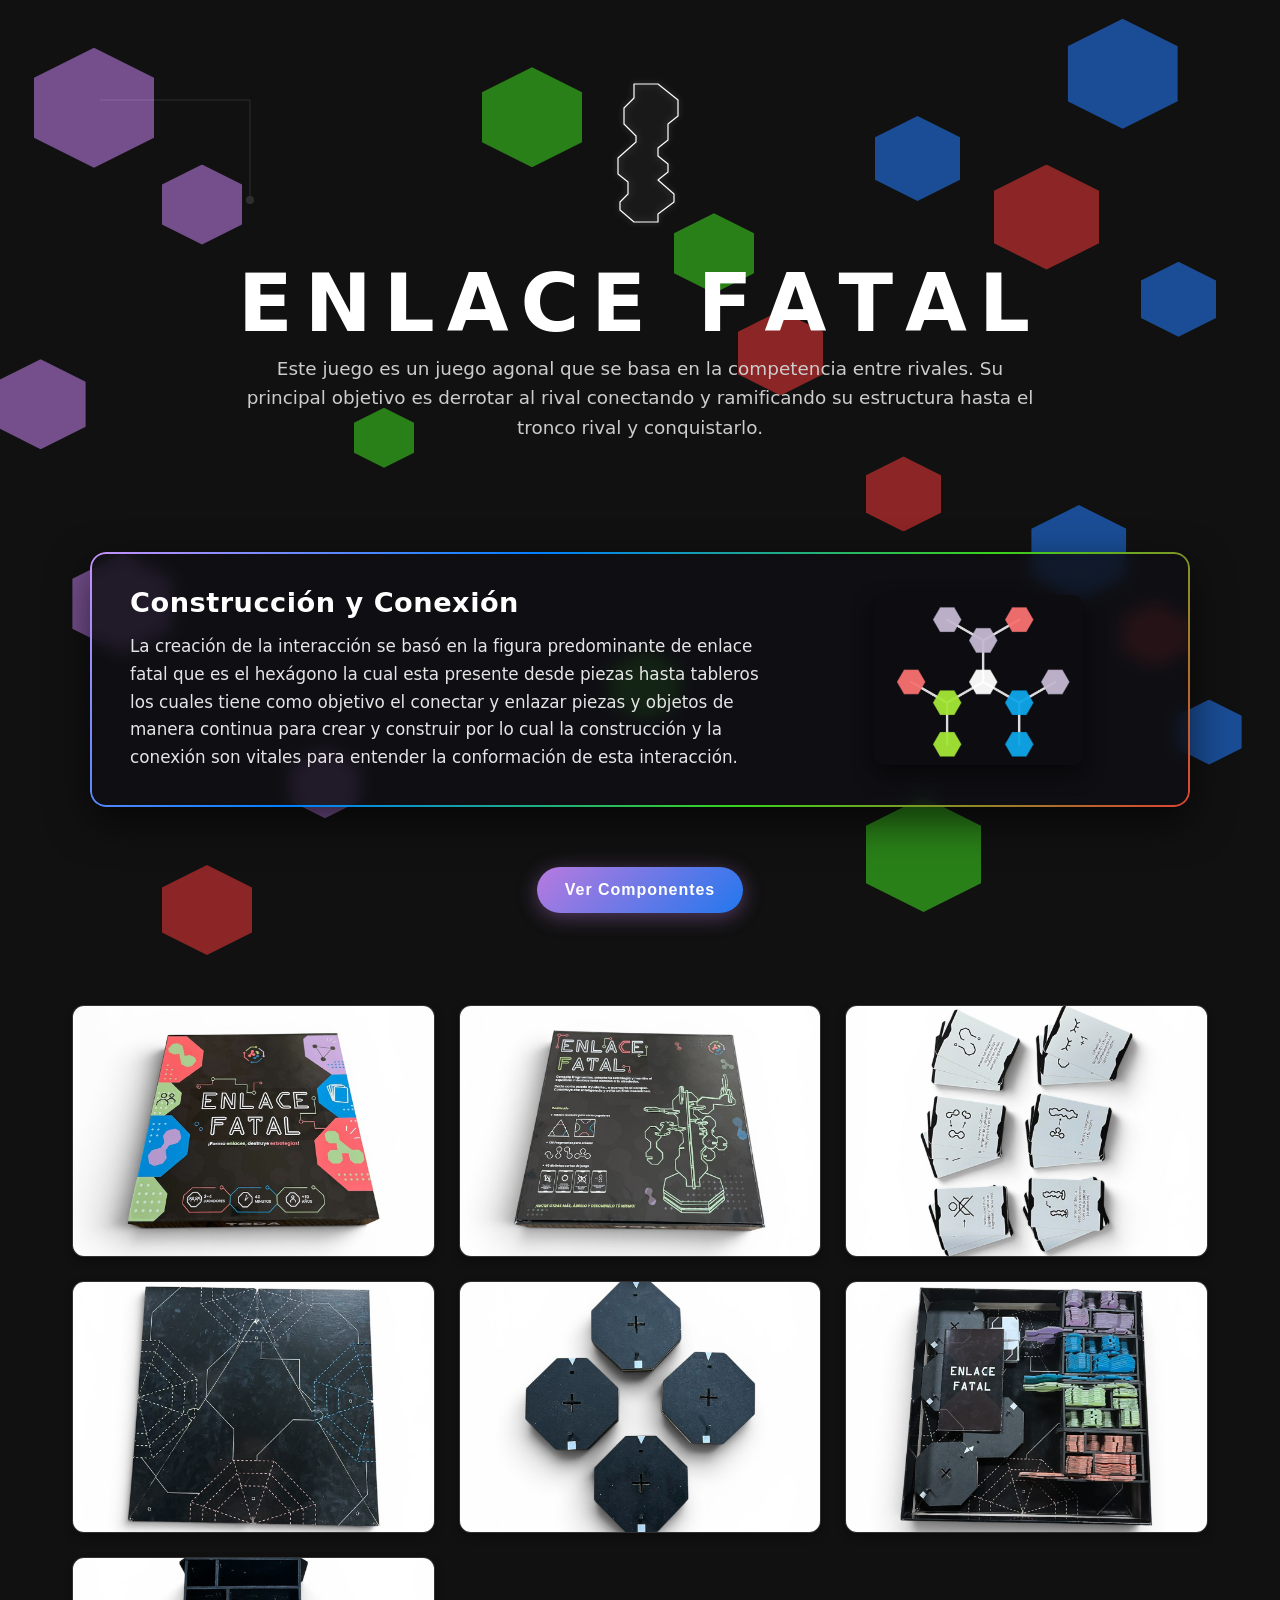
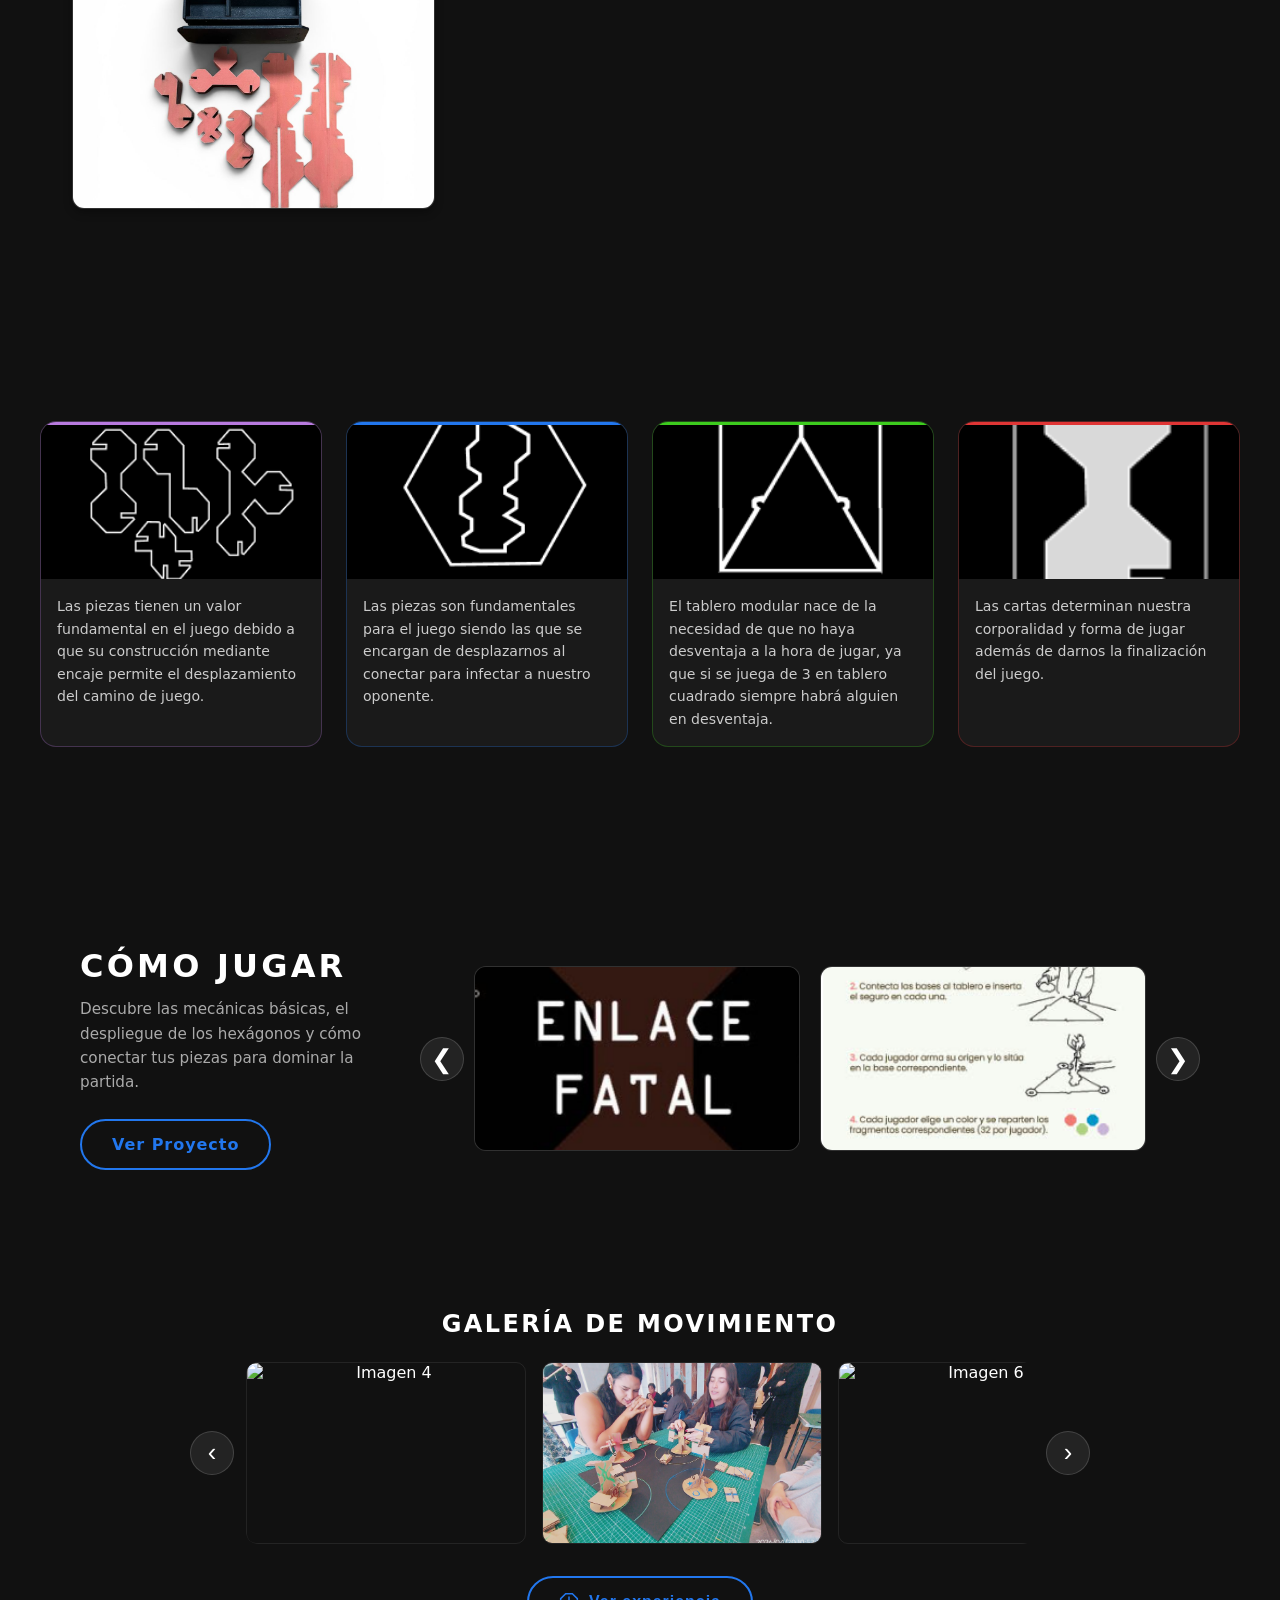
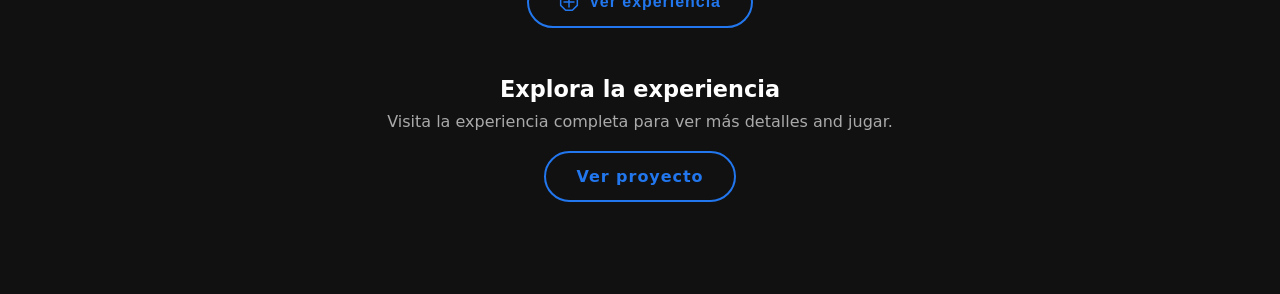
==== index.html @ 03aa77a4 "se pudo solucionar el eerror" ====
<!DOCTYPE html>
<html lang="es">
<head>
  <meta charset="UTF-8">
  <meta name="viewport" content="width=device-width, initial-scale=1.0">
  <title>Enlace Fatal</title>
  <link rel="stylesheet" href="style.css">
</head>
<body>

  <div id="visorImagen" class="visor">
    <span onclick="cerrarImagen()">&times;</span>
    <img id="imagenGrande" src="" alt="Vista ampliada">
  </div>

  <div id="visorGaleria" class="visor-galeria">
    <button class="cerrar-visor" onclick="cerrarGaleriaCompleta()">×</button>
    <img id="imagenGaleriaCompleta" src="" alt="Vista completa">
  </div>

  <div id="pagina-principal" class="vista activa">

    <section class="hero">
      <div class="formas-fondo">
        <svg id="svg-conexiones" style="position:absolute;width:100%;height:100%;top:0;left:0;pointer-events:none;z-index:1;"></svg>
        <div class="hexagono hex-morado h-m1"></div>
        <div class="hexagono hex-morado h-m2"></div>
        <div class="hexagono hex-morado h-m3"></div>
        <div class="hexagono hex-morado h-m4"></div>
        <div class="hexagono hex-morado h-m5"></div>
        <div class="hexagono hex-azul h-a1"></div>
        <div class="hexagono hex-azul h-a2"></div>
        <div class="hexagono hex-azul h-a3"></div>
        <div class="hexagono hex-azul h-a4"></div>
        <div class="hexagono hex-azul h-a5"></div>
        <div class="hexagono hex-verde h-v1"></div>
        <div class="hexagono hex-verde h-v2"></div>
        <div class="hexagono hex-verde h-v3"></div>
        <div class="hexagono hex-verde h-v4"></div>
        <div class="hexagono hex-verde h-v5"></div>
        <div class="hexagono hex-coral h-c1"></div>
        <div class="hexagono hex-coral h-c2"></div>
        <div class="hexagono hex-coral h-c3"></div>
        <div class="hexagono hex-coral h-c4"></div>
        <div class="hexagono hex-coral h-c5"></div>
      </div>

      <svg class="circuito">
        <line x1="100" y1="100" x2="250" y2="100" stroke="white"/>
        <line x1="250" y1="100" x2="250" y2="200" stroke="white"/>
        <circle cx="250" cy="200" r="4" fill="white"/>
      </svg>

      <a href="expereincia 1/gemini-code-1781897404557.html" target="_blank" style="display: inline-block; cursor: pointer; text-decoration: none; z-index: 5; position: relative;">
        <svg class="logo" viewBox="0 0 300 450" xmlns="http://www.w3.org/2000/svg">
          <path d="M135,60 H195 L245,100 V140 L220,160 V200 L195,220 V240 L220,260 V280 L195,300 L235,335 V355 L195,385 V405 H135 L100,375 V355 L120,335 V305 L95,285 V245 L140,205 V190 L110,160 V120 L135,95 V60 Z"
            stroke="white" stroke-width="3" stroke-linejoin="round" stroke-linecap="round"
            fill="rgba(255,255,255,0.03)"
            style="filter:drop-shadow(0 0 8px rgba(255,255,255,0.3));"/>
        </svg>
      </a>

      <h1 id="titulo-interactivo" style="z-index: 5; position: relative;">ENLACE FATAL</h1>

      <p class="descripcion-principal">
        Este juego es un juego agonal que se basa en la competencia entre rivales.
        Su principal objetivo es derrotar al rival conectando y ramificando su estructura
        hasta el tronco rival y conquistarlo.
      </p>

      <div class="hero-contenido-layout">
        <div class="recuadro-concepto-global">
          
          <div class="recuadro-col-texto">
            <h2 class="subtitulo-construccion">Construcción y Conexión</h2>
            <p class="descripcion-concepto">
              La creación de la interacción se basó en la figura predominante de enlace fatal que es el hexágono la cual esta presente desde piezas hasta tableros los cuales tiene como objetivo el conectar y enlazar piezas y objetos de manera continua para crear y construir por lo cual la construcción y la conexión son vitales para entender la conformación de esta interacción.
            </p>
          </div>

          <div class="recuadro-col-imagen">
            <img src="assets/foto15.png" alt="Componente Destacado">
          </div>

        </div>
      </div>

      <div class="boton-centro-hero">
        <button id="btn-ver-componentes" class="btn-componentes" onclick="mostrarGaleria()">
          Ver Componentes
        </button>
      </div>
    </section>
<section class="galeria mostrar" id="galeria">
  
  <div class="card" onclick="abrirGaleria('assets/foto1.jpeg')">
    <img src="assets/foto1.jpeg" alt="Imagen 1">
  </div>

  <div class="card" onclick="abrirGaleria('assets/foto2.jpeg')">
    <img src="assets/foto2.jpeg" alt="imagen 2">
  </div>

  <div class="card" onclick="abrirGaleria('assets/foto3.jpeg')">
    <img src="assets/foto3.jpeg" alt="imagen 3">
  </div>

  <div class="card" onclick="abrirGaleria('assets/foto4.jpeg')">
    <img src="assets/foto4.jpeg" alt="imagen 4">
  </div>

  <div class="card" onclick="abrirGaleria('assets/foto5.jpeg')">
    <img src="assets/foto5.jpeg" alt="imagen 5">
  </div>

  <div class="card" onclick="abrirGaleria('assets/foto6.jpeg')">
    <img src="assets/foto6.jpeg" alt="imagen 6">
  </div>

  <div class="card" onclick="abrirGaleria('assets/foto7.jpeg')">
    <img src="assets/foto7.jpeg" alt="imagen 7">
  </div>

</section>
  
  
</section>
    

    <section class="seccion-rectangulos">
      <div class="fila-rectangulos">
        <div class="rectangulo-contenedor rec-morado">
          <div class="rectangulo-negro-interno">
            <img src="assets/Captura de pantalla 2026-06-19 160541.png" alt="Imagen 1">
          </div>
          <div class="rectangulo-texto">
            Las piezas tienen un valor fundamental en el juego debido a que su construcción
            mediante encaje permite el desplazamiento del camino de juego.
          </div>
        </div>
        <div class="rectangulo-contenedor rec-azul">
          <div class="rectangulo-negro-interno">
            <img src="assets/Captura de pantalla 2026-06-19 160548.png" alt="Imagen 2">
          </div>
          <div class="rectangulo-texto">
            Las piezas son fundamentales para el juego siendo las que se encargan de
            desplazarnos al conectar para infectar a nuestro oponente.
          </div>
        </div>
        <div class="rectangulo-contenedor rec-verde">
          <div class="rectangulo-negro-interno">
            <img src="assets/Captura de pantalla 2026-06-19 160652.png" alt="Imagen 3">
          </div>
          <div class="rectangulo-texto">
            El tablero modular nace de la necesidad de que no haya desventaja a la hora
            de jugar, ya que si se juega de 3 en tablero cuadrado siempre habrá alguien en desventaja.
          </div>
        </div>
        <div class="rectangulo-contenedor rec-coral">
          <div class="rectangulo-negro-interno">
            <img src="assets/Captura de pantalla 2026-06-19 160716.png" alt="Imagen 4">
          </div>
          <div class="rectangulo-texto">
            Las cartas determinan nuestra corporalidad y forma de jugar además de darnos
            la finalización del juego.
          </div>
        </div>
      </div>
    </section>
      
    <section class="seccion-como-jugar">
      <div class="columna-info-proyecto">
        <h2>Cómo Jugar</h2>
        <p>Descubre las mecánicas básicas, el despliegue de los hexágonos y cómo conectar tus piezas para dominar la partida.</p>
        <a href="#" class="btn-experiencia" style="margin: 0; display: inline-flex;">
          Ver Proyecto
        </a>
      </div>

      <div style="flex: 1; display: flex; align-items: center; gap: 10px; position: relative;">
        <button class="carrusel-btn" onclick="moverJugar(-1)">❮</button>
        <div class="contenedor-carrusel-jugar" id="carruselJugar">
          <div class="track-jugar">
            <div class="tarjeta-jugar" onclick="abrirGaleriaCompleta('assets/foto11.png')"><img src="assets/foto11.png" alt="Paso 1"></div>
            <div class="tarjeta-jugar" onclick="abrirGaleriaCompleta('assets/foto12.png')"><img src="assets/foto12.png" alt="Paso 2"></div>
            <div class="tarjeta-jugar" onclick="abrirGaleriaCompleta('assets/foto13.png')"><img src="assets/foto1.png" alt="Paso 3"></div>
            <div class="tarjeta-jugar" onclick="abrirGaleriaCompleta('assets/foto14.png')"><img src="assets/foto14.png" alt="Paso 4"></div>
            <div class="tarjeta-jugar" onclick="abrirGaleriaCompleta('assets/foto15.2.png')"><img src="assets/foto15.2.png" alt="Paso 5"></div>
            <div class="tarjeta-jugar" onclick="abrirGaleriaCompleta('assets/foto16.png')"><img src="assets/foto16.png" alt="Paso 6"></div>
            <div class="tarjeta-jugar" onclick="abrirGaleriaCompleta('assets/foto17.png')"><img src="assets/foto17.png" alt="Paso 7"></div>
            <div class="tarjeta-jugar" onclick="abrirGaleriaCompleta('assets/foto18.png')"><img src="assets/foto18.png" alt="Paso 8"></div>
          </div>
        </div>
        <button class="carrusel-btn" onclick="moverJugar(1)">❯</button>
      </div>
    </section>

    <div class="fondo-bajo-rectangulos">
      <section class="galeria-carrusel">
        <h2>Galería de movimiento</h2>
        <div class="carrusel-contenedor">
          <button class="carrusel-btn" onclick="moverCarrusel(-1)">‹</button>
          <div class="carrusel-track-wrapper">
            <div class="carrusel-track" id="carruselTrack">
              <div class="carrusel-item">
                 <img src="assets/foto20.jpg" alt="Imagen 4">
              </div>
              <div class="carrusel-item">
                <img src="assets/foto21.jpg" alt="Imagen 5">
              </div>
              <div class="carrusel-item">
                <img src="assets/foto22.jpg" alt="Imagen 6">
              </div>
              <div class="carrusel-item">
                <img src="assets/foto24.jpg" alt="Imagen 7">
              
            </div><div class="carrusel-item">
                <img src="assets/foto23.jpg" alt="Imagen 8">
              </div>
              <div class="carrusel-item">
                <img src="assets/foto25.jpg" alt="Imagen 9">
              </div>
            </div>
          </div>
          <button class="carrusel-btn" onclick="moverCarrusel(1)">›</button>
        </div>
      </section>

      <div class="boton-experiencia-wrap">
        <button class="btn-experiencia" onclick="window.open('expereincia%201/gemini-code-1781897404557.html','_blank')">
          <svg width="20" height="20" viewBox="0 0 24 24" fill="none">
            <path d="M8 2L16 2L22 8L22 16L16 22L8 22L2 16L2 8L8 2Z" stroke="currentColor" stroke-width="1.8"/>
            <path d="M12 6V18" stroke="currentColor" stroke-width="1.8" stroke-linecap="round"/>
            <path d="M6 12H18" stroke="currentColor" stroke-width="1.8" stroke-linecap="round"/>
          </svg>
          Ver experiencia
        </button>
      </div>

      <div class="fondo-panel">
        <div class="fondo-panel-contenido">
          <h2>Explora la experiencia</h2>
          <p>Visita la experiencia completa para ver más detalles and jugar.</p>
          <a class="btn-experiencia" href="https://wiki.ead.pucv.cl/Enlace_Fatal" target="_blank">Ver proyecto</a>
        </div>
      </div>
    </div>

  </div>

  <div id="pagina-detalle" class="vista">
    <section class="hero">
      <svg class="circuito">
        <line x1="100" y1="100" x2="250" y2="100" stroke="white"/>
        <line x1="250" y1="100" x2="250" y2="200" stroke="white"/>
        <circle cx="250" cy="200" r="4" fill="white"/>
      </svg>
      <div class="contenedor-detalle">
        <h2 id="detalle-titulo"></h2>
        <img id="detalle-img" class="img-grande" src="" alt="">
        <br>
        <button class="btn-volver" onclick="irAPaginaPrincipal()">Volver a Enlace Fatal</button>
      </div>
    </section>
  </div>

  <script src="script.js"></script>
  <script>
    window.addEventListener('DOMContentLoaded', () => {
      const titulo = document.getElementById('titulo-interactivo');
      if (titulo) {
        const texto = titulo.textContent;
        const misColores = ['#e04333', '#39d31c', '#c792f9', '#007fff'];

        titulo.innerHTML = texto
          .split('')
          .map(letra => letra === ' ' ? '<span>&nbsp;</span>' : `<span>${letra}</span>`)
          .join('');

        const spans = titulo.querySelectorAll('span');

        titulo.addEventListener('mouseenter', () => {
          spans.forEach(span => {
            if(span.textContent !== '\u00A0') {
              const colorRandom = misColores[Math.floor(Math.random() * misColores.length)];
              span.style.color = colorRandom;
            }
          });
        });

        titulo.addEventListener('mouseleave', () => {
          spans.forEach(span => {
            span.style.color = 'white';
          });
        });
      }
    });
  </script>
</body>
</html>
---- style.css ----
/* =============================================
   VARIABLES DE COLOR
   ============================================= */
:root {
  --c-rojo:   #e03535;
  --c-verde:  #3dcc1e;
  --c-morado: #b87adf;
  --c-azul:   #2277ee;
}

/* =============================================
   RESET Y BASE
   ============================================= */
*, *::before, *::after { box-sizing: border-box; margin: 0; padding: 0; }

body {
  background: #111111;
  color: #ffffff;
  font-family: 'Segoe UI', system-ui, sans-serif;
}

/* =============================================
   VISTAS
   ============================================= */
.vista { display: none; }
.vista.activa { display: block; }

/* =============================================
   HERO (Optimizado para expansión y Flex)
   ============================================= */
.hero {
  position: relative;
  width: 100%;
  padding: 60px 20px;
  box-sizing: border-box;
  overflow: hidden;
  display: flex;
  flex-direction: column;
  align-items: center;
}

/* =============================================
   HEXÁGONOS DE FONDO (Corrección de posición y clics)
   ============================================= */
.formas-fondo {
  position: absolute;
  top: 0;
  left: 0;
  width: 100%;
  height: 100%;
  z-index: 1;
  pointer-events: none;
}

.formas-fondo .hexagono { 
  position: absolute;
  display: block !important;
  pointer-events: auto; 
  cursor: pointer;
  /* Centrado exacto sobre sus ejes */
  margin-left: -30px;
  margin-top: -30px;
  clip-path: polygon(50% 0%, 100% 25%, 100% 75%, 50% 100%, 0% 75%, 0% 25%);
  opacity: 0.6;
  transition: scale 0.6s ease-out, opacity 0.6s ease-out, transform 0.3s !important;
}
.formas-fondo .hexagono:hover { opacity: 1; }

.hex-morado { background: var(--c-morado); box-shadow: 0 0 20px #b87adf88; }
.hex-azul   { background: var(--c-azul);   box-shadow: 0 0 20px #2277ee88; }
.hex-verde  { background: var(--c-verde);  box-shadow: 0 0 20px #3dcc1e88; }
.hex-coral  { background: var(--c-rojo);   box-shadow: 0 0 20px #e0353588; }

/* Posiciones de Hexágonos */
.h-m1{width:120px;height:120px;top:8%;left:5%;animation:flotar-A 22s ease-in-out infinite alternate}
.h-m2{width:80px;height:80px;top:20%;left:15%;animation:flotar-B 18s ease-in-out infinite alternate}
.h-m3{width:100px;height:100px;top:60%;left:8%;animation:flotar-C 25s ease-in-out infinite alternate}
.h-m4{width:70px;height:70px;top:80%;left:25%;animation:flotar-D 20s ease-in-out infinite alternate}
.h-m5{width:90px;height:90px;top:40%;left:2%;animation:flotar-E 17s ease-in-out infinite alternate}
.h-a1{width:110px;height:110px;top:5%;right:8%;animation:flotar-B 24s ease-in-out infinite alternate}
.h-a2{width:75px;height:75px;top:30%;right:5%;animation:flotar-C 19s ease-in-out infinite alternate}
.h-a3{width:95px;height:95px;top:55%;right:12%;animation:flotar-A 21s ease-in-out infinite alternate}
.h-a4{width:65px;height:65px;top:75%;right:3%;animation:flotar-E 23s ease-in-out infinite alternate}
.h-a5{width:85px;height:85px;top:15%;right:25%;animation:flotar-D 16s ease-in-out infinite alternate}
.h-v1{width:100px;height:100px;top:10%;left:40%;animation:flotar-C 20s ease-in-out infinite alternate}
.h-v2{width:70px;height:70px;top:70%;left:50%;animation:flotar-A 26s ease-in-out infinite alternate}
.h-v3{width:115px;height:115px;top:85%;left:70%;animation:flotar-B 18s ease-in-out infinite alternate}
.h-v4{width:60px;height:60px;top:45%;left:30%;animation:flotar-E 22s ease-in-out infinite alternate}
.h-v5{width:80px;height:80px;top:25%;left:55%;animation:flotar-D 19s ease-in-out infinite alternate}
.h-c1{width:90px;height:90px;top:92%;left:15%;animation:flotar-D 17s ease-in-out infinite alternate}
.h-c2{width:75px;height:75px;top:50%;left:70%;animation:flotar-C 23s ease-in-out infinite alternate}
.h-c3{width:105px;height:105px;top:20%;left:80%;animation:flotar-A 21s ease-in-out infinite alternate}
.h-c4{width:65px;height:65px;top:65%;left:90%;animation:flotar-B 25s ease-in-out infinite alternate}
.h-c5{width:85px;height:85px;top:35%;left:60%;animation:flotar-E 20s ease-in-out infinite alternate}

@keyframes flotar-A{from{transform:translate(0,0) rotate(0deg)}to{transform:translate(20px,-30px) rotate(15deg)}}
@keyframes flotar-B{from{transform:translate(0,0) rotate(5deg)}to{transform:translate(-25px,20px) rotate(-10deg)}}
@keyframes flotar-C{from{transform:translate(0,0) rotate(-5deg)}to{transform:translate(15px,25px) rotate(20deg)}}
@keyframes flotar-D{from{transform:translate(10px,5px) rotate(0deg)}to{transform:translate(-15px,-20px) rotate(-15deg)}}
@keyframes flotar-E{from{transform:translate(-10px,0px) rotate(10deg)}to{transform:translate(25px,15px) rotate(-5deg)}}

/* =============================================
   LOGO Y CIRCUITO
   ============================================= */
.logo { width: 120px; height: 180px; position: relative; z-index: 2; margin-bottom: 10px; }
.circuito { position: absolute; top: 0; left: 0; width: 100%; height: 100%; opacity: 0.12; z-index: 1; pointer-events: none; }

/* =============================================
   TÍTULO INTERACTIVO
   ============================================= */
#titulo-interactivo {
  position: relative;
  z-index: 2;
  font-size: clamp(2.5rem, 8vw, 5rem);
  font-weight: 900;
  letter-spacing: 0.15em;
  text-transform: uppercase;
  margin: 10px 0;
  line-height: 1;
}
#titulo-interactivo span { display: inline-block; transition: transform 0.2s; }
#titulo-interactivo span:hover { transform: scale(1.3) translateY(-4px); }

.color-morado { color: var(--c-morado); }
.color-verde  { color: var(--c-verde);  }
.color-azul   { color: var(--c-azul);   }
.color-coral  { color: var(--c-rojo);   }

/* =============================================
   DESCRIPCIONES HERO
   ============================================= */
.descripcion-principal {
  font-size: 1.15rem;
  line-height: 1.6;
  color: #cccccc;
  max-width: 800px;
  text-align: center;
  margin: 0 auto 20px auto; 
  position: relative;
  z-index: 5;
}

/* Contenedor del recuadro global */
.hero-contenido-layout {
  position: relative;
  z-index: 5;
  display: flex;
  justify-content: center;
  max-width: 1100px;
  width: 100%;
  margin: 90px auto 45px auto;
}

/* RECUADRO CONCEPTUAL MULTICOLOR (Solución clic fantasma) */
.recuadro-concepto-global {
  background-color: rgba(15, 15, 20, 0.82);
  padding: 35px 40px;
  border-radius: 16px;
  position: relative;
  display: flex;
  align-items: center;
  justify-content: space-between;
  gap: 40px;
  width: 100%;
  backdrop-filter: blur(8px);
  box-shadow: 0 15px 40px rgba(0, 0, 0, 0.6);
  box-sizing: border-box;
  pointer-events: none; /* Deja pasar los clics al fondo interactivo */
}

.recuadro-concepto-global::before {
  content: "";
  position: absolute;
  top: 0; left: 0; right: 0; bottom: 0;
  border-radius: 16px;
  padding: 2px;
  background: linear-gradient(135deg, #c792f9, #007fff, #39d31c, #e04333);
  -webkit-mask: linear-gradient(#fff 0 0) content-box, linear-gradient(#fff 0 0);
  -webkit-mask-composite: xor;
  mask-composite: exclude;
  pointer-events: none;
}

.recuadro-col-texto { flex: 1.3; text-align: left; pointer-events: auto; }
.subtitulo-construccion { font-size: 1.7rem; color: #ffffff; margin: 0 0 15px 0; font-weight: bold; letter-spacing: 0.5px; }
.descripcion-concepto { font-size: 1.05rem; line-height: 1.65; color: #e5e5e5; margin: 0; }

.recuadro-col-imagen { flex: 0.7; display: flex; justify-content: center; pointer-events: auto; }
.recuadro-col-imagen img { max-height: 170px; width: auto; display: block; border-radius: 10px; box-shadow: 0 8px 20px rgba(0, 0, 0, 0.5); }

.boton-centro-hero {
  position: relative;
  z-index: 5;
  margin-top: 15px;
  width: 100%;
  display: flex;
  justify-content: center;
}

/* =============================================
   GALERÍA SEIS (Muestra estática de soporte)
   ============================================= */
.galeria-seis {
  position: relative;
  z-index: 2;
  display: grid;
  grid-template-columns: repeat(3, 1fr);
  gap: 10px;
  max-width: 600px;
  width: 100%;
  margin: 0 auto;
}
.galeria-seis img {
  width: 100%; aspect-ratio: 4/3; object-fit: cover;
  border-radius: 8px; cursor: pointer;
  border: 1px solid rgba(255,255,255,0.12);
  transition: transform 0.3s, box-shadow 0.3s;
}
.galeria-seis img:hover { transform: scale(1.05); box-shadow: 0 0 16px #b87adf66; }

/* =============================================
   LÍNEA DIVISORA
   ============================================= */
.linea-divisora {
  height: 2px;
  background: linear-gradient(90deg, transparent, var(--c-morado), var(--c-azul), var(--c-verde), transparent);
  opacity: 0.7;
}

/* =============================================
   SECCIÓN INFO
   ============================================= */
.info-destacada {
  display: flex;
  flex-direction: column;
  align-items: center;
  gap: 28px;
  padding: 100px 20px;
  width: 100%;
}
.info-texto { padding: 0 30px; margin-bottom: 25px; }
.info-texto h2 { font-size: 1.6rem; font-weight: 700; text-transform: uppercase; letter-spacing: 0.1em; margin-bottom: 12px; color: #ffffff; }
.info-texto p { color: #cccccc; line-height: 1.8; font-size: 0.95rem; }

/* =============================================
   BOTÓN COMPONENTES
   ============================================= */
.btn-componentes {
  padding: 14px 28px;
  background: linear-gradient(135deg, var(--c-morado), var(--c-azul));
  color: #fff;
  border: none;
  border-radius: 50px;
  font-size: 1rem;
  font-weight: 600;
  letter-spacing: 0.06em;
  cursor: pointer;
  transition: transform 0.25s, box-shadow 0.25s;
  white-space: nowrap;
  box-shadow: 0 4px 20px rgba(184,122,223,0.4);
}
.btn-componentes:hover { transform: translateY(-3px) scale(1.04); box-shadow: 0 8px 28px rgba(184,122,223,0.6); }
.btn-componentes:active { transform: scale(0.98); }

/* =============================================
   GALERÍA DESPLEGABLE DINÁMICA (Estructura Unificada)
   ============================================= */
#galeria, .galeria {
  display: grid;
  grid-template-columns: repeat(auto-fill, minmax(280px, 1fr)); 
  gap: 24px;
  padding: 0 32px;
  max-height: 0;
  overflow: hidden; 
  opacity: 0;
  background: #111111;
  max-width: 1200px;
  margin: 0 auto;
  transition: max-height 0.6s ease, opacity 0.4s ease, padding 0.4s ease;
  z-index: 10;
  position: relative;
}

/* Estado abierto inyectado por JS */
#galeria.mostrar, .galeria.mostrar {
  max-height: 2000px; 
  opacity: 1 !important;
  padding: 32px;
  margin-bottom: 80px; 
}

/* Tarjetas internas de componentes */
.card {
  width: 100%;
  cursor: pointer;
  overflow: hidden;
  border-radius: 12px;
  background: #1a1a1a;
  border: 1px solid rgba(255,255,255,0.1);
  box-shadow: 0 4px 8px rgba(0,0,0,0.3);
  transition: transform 0.3s ease, box-shadow 0.3s ease, border-color 0.3s;
}
.card:hover { 
  transform: translateY(-6px) scale(1.03); 
  box-shadow: 0 12px 32px rgba(184,122,223,0.3); 
  border-color: var(--c-morado); 
}

.card img {
  width: 100%;
  height: 250px;
  object-fit: cover;
  display: block;
  transition: transform 0.4s;
}
.card:hover img { transform: scale(1.06); }

/* =============================================
   VISORES MULTIMEDIA
   ============================================= */
.visor {
  position: fixed; inset: 0;
  background: rgba(0,0,0,0.93);
  display: none; align-items: center; justify-content: center;
  z-index: 9000;
}
.visor span { position: absolute; top: 20px; right: 30px; font-size: 2.5rem; color: #fff; cursor: pointer; opacity: 0.8; }
.visor span:hover { opacity: 1; }
.visor img { max-width: 90vw; max-height: 90vh; object-fit: contain; border-radius: 8px; }

.visor-galeria {
  position: fixed; inset: 0;
  background: rgba(0,0,0,0.95);
  display: none; align-items: center; justify-content: center;
  z-index: 9000;
}
.visor-galeria.activo { display: flex; }
.visor-galeria img { max-width: 90vw; max-height: 90vh; object-fit: contain; border-radius: 8px; }
.cerrar-visor { position: absolute; top: 20px; right: 28px; font-size: 2.5rem; color: #fff; background: none; border: none; cursor: pointer; opacity: 0.8; }
.cerrar-visor:hover { opacity: 1; }

/* =============================================
   SECCIÓN RECTÁNGULOS
   ============================================= */
.seccion-rectangulos { 
  background: #111111; 
  padding: 100px 32px;
}
.fila-rectangulos { 
  display: grid;
  grid-template-columns: repeat(auto-fit, minmax(240px, 1fr));
  gap: 24px; 
  max-width: 1200px; 
  margin: 0 auto;
}
.rectangulo-contenedor {
  border-radius: 16px; overflow: hidden;
  border: 1px solid rgba(255,255,255,0.1);
  background: #1a1a1a;
  display: flex; flex-direction: column;
  transition: transform 0.3s, box-shadow 0.3s;
}
.rectangulo-contenedor:hover { transform: translateY(-4px); }

.rec-morado { border-color: #b87adf44; }
.rec-morado:hover { box-shadow: 0 8px 32px #b87adf55; }
.rec-azul   { border-color: #2277ee44; }
.rec-azul:hover   { box-shadow: 0 8px 32px #2277ee55; }
.rec-verde  { border-color: #3dcc1e44; }
.rec-verde:hover  { box-shadow: 0 8px 32px #3dcc1e55; }
.rec-coral  { border-color: #e0353544; }
.rec-coral:hover  { box-shadow: 0 8px 32px #e0353555; }

.rectangulo-negro-interno { background: #0a0a0a; overflow: hidden; aspect-ratio: 16/9; }
.rec-morado .rectangulo-negro-interno { border-top: 3px solid var(--c-morado); }
.rec-azul   .rectangulo-negro-interno { border-top: 3px solid var(--c-azul);   }
.rec-verde  .rectangulo-negro-interno { border-top: 3px solid var(--c-verde);  }
.rec-coral  .rectangulo-negro-interno { border-top: 3px solid var(--c-rojo);   }
.rectangulo-negro-interno img { width: 100%; height: 100%; object-fit: cover; display: block; }
.rectangulo-texto { padding: 16px; font-size: 0.88rem; color: #cccccc; line-height: 1.6; }

/* =============================================
   CARRUSEL GENERAL
   ============================================= */
.fondo-bajo-rectangulos { background: #111111; padding: 40px 0 60px; }
.galeria-carrusel { text-align: center; padding: 0 20px; }
.galeria-carrusel h2 { font-size: 1.5rem; font-weight: 700; letter-spacing: 0.1em; text-transform: uppercase; margin-bottom: 24px; color: #ffffff; }
.carrusel-contenedor { display: flex; align-items: center; gap: 12px; max-width: 900px; margin: 0 auto; }
.carrusel-track-wrapper { flex: 1; overflow: hidden; border-radius: 12px; }
.carrusel-track { display: flex; gap: 16px; overflow-x: auto; scroll-snap-type: x mandatory; scrollbar-width: none; -ms-overflow-style: none; }
.carrusel-track::-webkit-scrollbar { display: none; }
.carrusel-item { flex: 0 0 280px; scroll-snap-align: start; border-radius: 10px; overflow: hidden; border: 1px solid rgba(255,255,255,0.08); }
.carrusel-item img { width: 100%; height: 180px; object-fit: cover; display: block; }
.carrusel-btn {
  width: 44px; height: 44px; border-radius: 50%;
  background: rgba(255,255,255,0.08); border: 1px solid rgba(255,255,255,0.15);
  color: #fff; font-size: 1.6rem; cursor: pointer;
  display: flex; align-items: center; justify-content: center;
  transition: background 0.2s; flex-shrink: 0;
}
.carrusel-btn:hover { background: rgba(34,119,238,0.4); }

/* =============================================
   BOTONES ADICIONALES
   ============================================= */
.boton-experiencia-wrap { display: flex; justify-content: center; margin: 32px 0 16px; }
.btn-experiencia {
  display: inline-flex; align-items: center; gap: 10px;
  padding: 14px 30px; background: transparent;
  border: 2px solid var(--c-azul); color: var(--c-azul);
  border-radius: 50px; font-size: 1rem; font-weight: 600;
  letter-spacing: 0.06em; cursor: pointer; text-decoration: none;
  transition: background 0.25s, color 0.25s, box-shadow 0.25s, transform 0.25s;
}
.btn-experiencia:hover { background: var(--c-azul); color: #111111; box-shadow: 0 0 24px #2277ee66; transform: translateY(-2px); }

.fondo-panel { text-align: center; padding: 32px 20px; }
.fondo-panel-contenido h2 { font-size: 1.4rem; font-weight: 700; margin-bottom: 10px; color: #ffffff; }
.fondo-panel-contenido p { color: #aaaaaa; margin-bottom: 20px; }

/* =============================================
   VISTA DETALLE
   ============================================= */
.contenedor-detalle { position: relative; z-index: 2; text-align: center; padding: 40px 20px; }
#detalle-titulo { margin-bottom: 20px; font-size: 2rem; letter-spacing: 2px; }
.img-grande { max-width: 80vw; max-height: 60vh; border-radius: 12px; border: 1px solid rgba(255,255,255,0.15); margin-bottom: 24px; }
.btn-volver {
  padding: 12px 28px; background: transparent;
  border: 2px solid var(--c-morado); color: var(--c-morado);
  border-radius: 50px; font-size: 1rem; cursor: pointer; font-weight: 600; margin-top: 16px;
  transition: background 0.2s, color 0.2s;
}
.btn-volver:hover { background: var(--c-morado); color: #fff; }

/* =============================================
   CARRUSEL CÓMO JUGAR
   ============================================= */
.seccion-como-jugar {
  display: flex;
  align-items: center;
  justify-content: space-between;
  gap: 40px;
  padding: 100px 40px;
  background: #111111;
  max-width: 1200px;
  margin: 0 auto;
}

.columna-info-proyecto { flex: 0 0 300px; text-align: left; }
.columna-info-proyecto h2 { font-size: 2rem; font-weight: 700; text-transform: uppercase; letter-spacing: 0.1em; color: #ffffff; margin-bottom: 12px; }
.columna-info-proyecto p { color: #aaaaaa; font-size: 0.95rem; line-height: 1.6; margin-bottom: 24px; }

.contenedor-carrusel-jugar { flex: 1; overflow-x: auto; scroll-snap-type: x mandatory; scrollbar-width: none; }
.contenedor-carrusel-jugar::-webkit-scrollbar { display: none; }
.track-jugar { display: flex; gap: 20px; }

.tarjeta-jugar {
  flex: 0 0 calc(50% - 10px); 
  scroll-snap-align: start; 
  border-radius: 12px;
  overflow: hidden;
  border: 1px solid rgba(255, 255, 255, 0.1);
  background: #1a1a1a;
  transition: transform 0.3s;
}
.tarjeta-jugar:hover { transform: scale(1.02); border-color: var(--c-azul); }
.tarjeta-jugar img { width: 100%; aspect-ratio: 16/9; object-fit: cover; display: block; }

/* =============================================
   RESPONSIVE FINAL DISPOSITIVOS MÓVILES
   ============================================= */
@media (max-width: 850px) {
  .recuadro-concepto-global {
    flex-direction: column;
    padding: 30px;
    gap: 30px;
  }
  .recuadro-col-texto { text-align: center; }
  .hero-contenido-layout { margin: 50px auto 30px auto; }
}

@media (max-width: 768px) {
  .info-destacada { padding: 40px 20px; text-align: center; }
  .info-imagen { display: none; }
  .galeria-seis { grid-template-columns: repeat(2, 1fr); }
  .fila-rectangulos { grid-template-columns: 1fr; }
  .carrusel-item { flex: 0 0 220px; }
  .seccion-rectangulos { padding: 40px 20px; }
  
  .seccion-como-jugar {
    flex-direction: column;
    text-align: center;
    padding: 40px 20px;
  }
  .columna-info-proyecto { flex: 1; text-align: center; }
  .tarjeta-jugar { flex: 0 0 100%; }
  
  #galeria, .galeria {
    grid-template-columns: 1fr;
    padding: 0 16px;
  }
  #galeria.mostrar, .galeria.mostrar {
    padding: 24px 16px;
  }
}
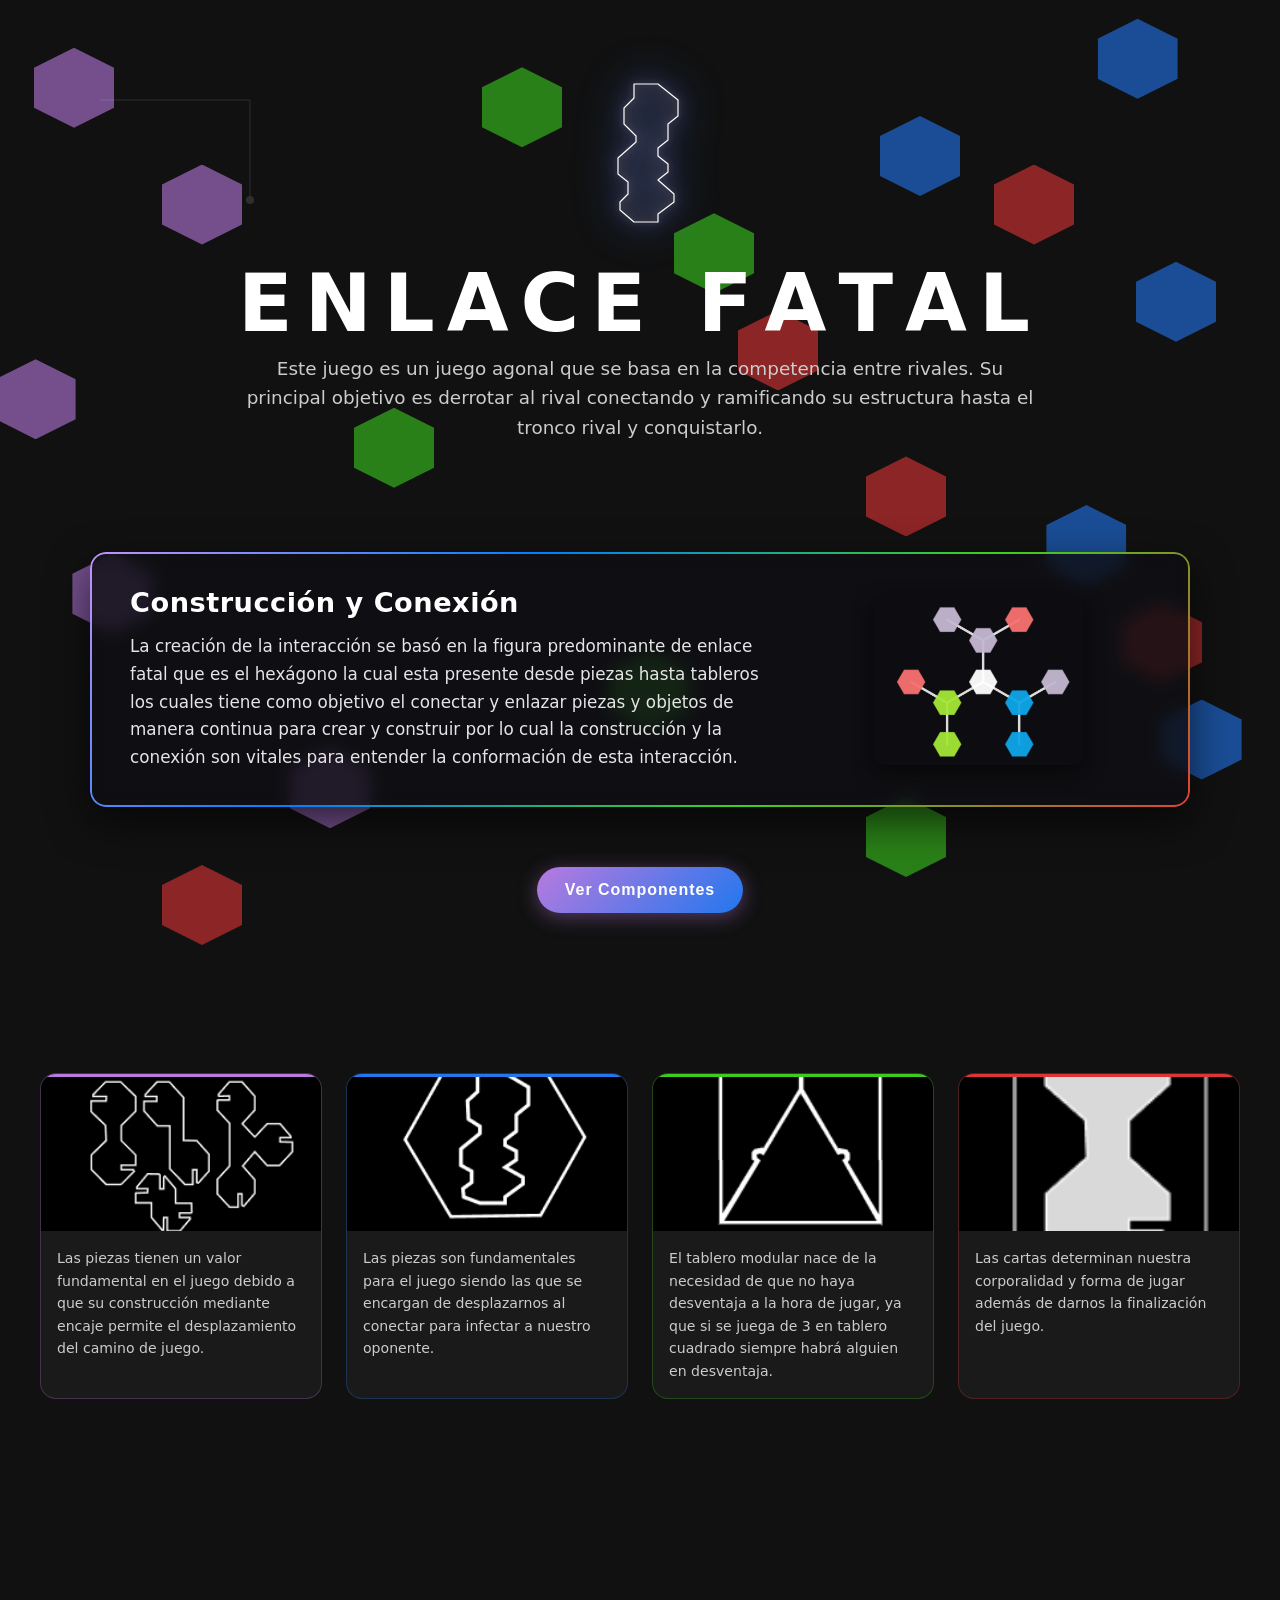
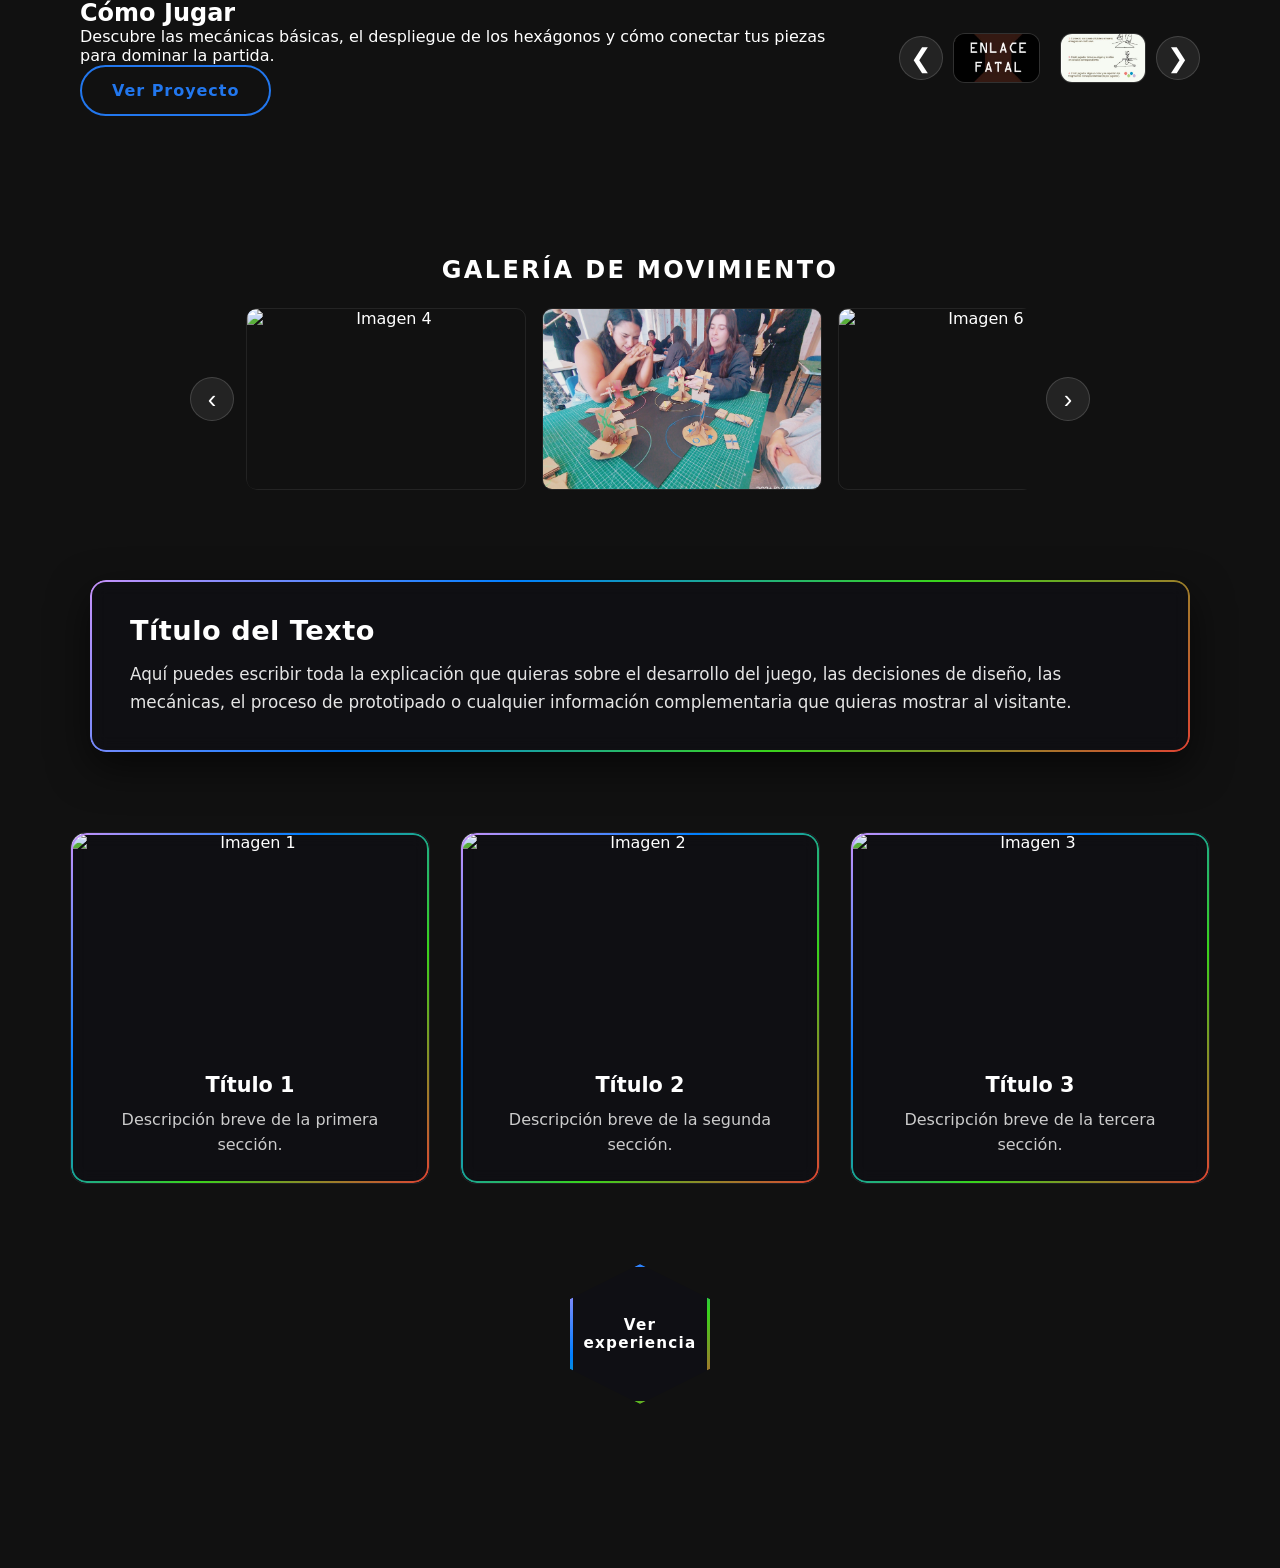
==== commit fe183ce2: "actualizacion 1 mejoras de errores no vistos antes y se agrego contenido" ====
--- a/index.html
+++ b/index.html
@@ -53,6 +53,14 @@
 
       <a href="expereincia 1/gemini-code-1781897404557.html" target="_blank" style="display: inline-block; cursor: pointer; text-decoration: none; z-index: 5; position: relative;">
         <svg class="logo" viewBox="0 0 300 450" xmlns="http://www.w3.org/2000/svg">
+          <defs>
+  <linearGradient id="gradienteLogo" x1="0%" y1="0%" x2="100%" y2="100%">
+    <stop offset="0%" stop-color="#b87adf"/>
+    <stop offset="35%" stop-color="#2277ee"/>
+    <stop offset="70%" stop-color="#3dcc1e"/>
+    <stop offset="100%" stop-color="#e03535"/>
+  </linearGradient>
+</defs>
           <path d="M135,60 H195 L245,100 V140 L220,160 V200 L195,220 V240 L220,260 V280 L195,300 L235,335 V355 L195,385 V405 H135 L100,375 V355 L120,335 V305 L95,285 V245 L140,205 V190 L110,160 V120 L135,95 V60 Z"
             stroke="white" stroke-width="3" stroke-linejoin="round" stroke-linecap="round"
             fill="rgba(255,255,255,0.03)"
@@ -91,7 +99,7 @@
         </button>
       </div>
     </section>
-<section class="galeria mostrar" id="galeria">
+<section class="galeria " id="galeria">
   
   <div class="card" onclick="abrirGaleria('assets/foto1.jpeg')">
     <img src="assets/foto1.jpeg" alt="Imagen 1">
@@ -172,9 +180,13 @@
       <div class="columna-info-proyecto">
         <h2>Cómo Jugar</h2>
         <p>Descubre las mecánicas básicas, el despliegue de los hexágonos y cómo conectar tus piezas para dominar la partida.</p>
-        <a href="#" class="btn-experiencia" style="margin: 0; display: inline-flex;">
-          Ver Proyecto
-        </a>
+        <a href="https://wiki.ead.pucv.cl/Enlace_Fatal"
+   target="_blank"
+   class="btn-experiencia"
+   style="margin: 0; display: inline-flex;">
+  Ver Proyecto
+</a>
+          
       </div>
 
       <div style="flex: 1; display: flex; align-items: center; gap: 10px; position: relative;">
@@ -220,29 +232,64 @@
               <div class="carrusel-item">
                 <img src="assets/foto25.jpg" alt="Imagen 9">
               </div>
+              
             </div>
           </div>
           <button class="carrusel-btn" onclick="moverCarrusel(1)">›</button>
         </div>
+        </section>
+        <div class="hero-contenido-layout">
+  <div class="recuadro-concepto-global">
+
+    <div class="recuadro-col-texto">
+      <h2 class="subtitulo-construccion">Título del Texto</h2>
+
+      <p class="descripcion-concepto">
+        Aquí puedes escribir toda la explicación que quieras sobre el
+        desarrollo del juego, las decisiones de diseño, las mecánicas,
+        el proceso de prototipado o cualquier información complementaria
+        que quieras mostrar al visitante.
+      </p>
+    </div>
+
+  </div>
+</div>
       </section>
-
-      <div class="boton-experiencia-wrap">
-        <button class="btn-experiencia" onclick="window.open('expereincia%201/gemini-code-1781897404557.html','_blank')">
-          <svg width="20" height="20" viewBox="0 0 24 24" fill="none">
-            <path d="M8 2L16 2L22 8L22 16L16 22L8 22L2 16L2 8L8 2Z" stroke="currentColor" stroke-width="1.8"/>
-            <path d="M12 6V18" stroke="currentColor" stroke-width="1.8" stroke-linecap="round"/>
-            <path d="M6 12H18" stroke="currentColor" stroke-width="1.8" stroke-linecap="round"/>
-          </svg>
-          Ver experiencia
+      
+<section class="seccion-tres-columnas">
+
+  <div class="columna-info">
+    <img src="assets/imagen1.jpg" alt="Imagen 1">
+    <h3>Título 1</h3>
+    <p>Descripción breve de la primera sección.</p>
+  </div>
+
+  <div class="columna-info">
+    <img src="assets/imagen2.jpg" alt="Imagen 2">
+    <h3>Título 2</h3>
+    <p>Descripción breve de la segunda sección.</p>
+  </div>
+
+  <div class="columna-info">
+    <img src="assets/imagen3.jpg" alt="Imagen 3">
+    <h3>Título 3</h3>
+    <p>Descripción breve de la tercera sección.</p>
+  </div>
+
+</section>
+<a href="expereincia%201/gemini-code-1781897404557.html"
+   target="_blank"
+   class="hex-boton-experiencia">
+
+  <span>Ver<br>experiencia</span>
+
+</a>
         </button>
       </div>
 
       <div class="fondo-panel">
         <div class="fondo-panel-contenido">
-          <h2>Explora la experiencia</h2>
-          <p>Visita la experiencia completa para ver más detalles and jugar.</p>
-          <a class="btn-experiencia" href="https://wiki.ead.pucv.cl/Enlace_Fatal" target="_blank">Ver proyecto</a>
-        </div>
+        
       </div>
     </div>
 
@@ -297,4 +344,4 @@
     });
   </script>
 </body>
-</html>+</html>
--- a/style.css
+++ b/style.css
@@ -445,10 +445,44 @@
   max-width: 1200px;
   margin: 0 auto;
 }
-
-.columna-info-proyecto { flex: 0 0 300px; text-align: left; }
-.columna-info-proyecto h2 { font-size: 2rem; font-weight: 700; text-transform: uppercase; letter-spacing: 0.1em; color: #ffffff; margin-bottom: 12px; }
-.columna-info-proyecto p { color: #aaaaaa; font-size: 0.95rem; line-height: 1.6; margin-bottom: 24px; }
+.columna-info {
+  background: rgba(15,15,20,0.82);
+  border-radius: 16px;
+  overflow: hidden;
+  text-align: center;
+  position: relative;
+
+  backdrop-filter: blur(8px);
+
+  transition:
+    transform 0.3s ease,
+    box-shadow 0.3s ease;
+}
+
+.columna-info::before {
+  content: "";
+  position: absolute;
+  inset: 0;
+  border-radius: 16px;
+  padding: 2px;
+
+  background: linear-gradient(
+    135deg,
+    #c792f9,
+    #007fff,
+    #39d31c,
+    #e04333
+  );
+
+  -webkit-mask:
+    linear-gradient(#fff 0 0) content-box,
+    linear-gradient(#fff 0 0);
+
+  -webkit-mask-composite: xor;
+  mask-composite: exclude;
+
+  pointer-events: none;
+}
 
 .contenedor-carrusel-jugar { flex: 1; overflow-x: auto; scroll-snap-type: x mandatory; scrollbar-width: none; }
 .contenedor-carrusel-jugar::-webkit-scrollbar { display: none; }
@@ -502,4 +536,160 @@
   #galeria.mostrar, .galeria.mostrar {
     padding: 24px 16px;
   }
+}.hexagono {
+  width: 80px;
+  height: 80px;
+  position: absolute;
+  z-index: 5;
+  clip-path: polygon(
+    50% 0%,
+    100% 25%,
+    100% 75%,
+    50% 100%,
+    0% 75%,
+    0% 25%
+  );
+}.logo {
+  filter: drop-shadow(0 0 10px #b87adf)
+          drop-shadow(0 0 20px #2277ee);
+}/* =============================================
+   SECCIÓN 3 COLUMNAS
+   ============================================= */
+
+.seccion-tres-columnas {
+  max-width: 1200px;
+  margin: 80px auto;
+  padding: 0 30px;
+
+  display: grid;
+  grid-template-columns: repeat(3, 1fr);
+  gap: 30px;
+}
+
+.columna-info {
+  background: rgba(15,15,20,0.82);
+  border-radius: 16px;
+  overflow: hidden;
+  text-align: center;
+  position: relative;
+  border: 1px solid rgba(255,255,255,0.08);
+  transition: transform 0.3s ease, box-shadow 0.3s ease;
+}
+
+.columna-info:hover {
+  transform: translateY(-6px);
+  box-shadow: 0 12px 30px rgba(0,0,0,0.4);
+}
+
+.columna-info img {
+  width: 100%;
+  height: 220px;
+  object-fit: cover;
+  display: block;
+}
+
+.columna-info h3 {
+  font-size: 1.3rem;
+  color: white;
+  margin: 20px 0 10px;
+}
+
+.columna-info p {
+  color: #cccccc;
+  line-height: 1.6;
+  padding: 0 20px 25px;
+}/* =============================================
+   BOTÓN HEXÁGONO EXPERIENCIA
+   ============================================= */
+
+.hex-boton-experiencia {
+  width: 140px;
+  height: 140px;
+  display: flex;
+  align-items: center;
+  justify-content: center;
+  text-align: center;
+
+  position: relative;
+  margin: 40px auto;
+
+  color: #fff;
+  text-decoration: none;
+  font-weight: 700;
+  font-size: 0.95rem;
+  letter-spacing: 0.08em;
+
+  clip-path: polygon(
+    50% 0%,
+    100% 25%,
+    100% 75%,
+    50% 100%,
+    0% 75%,
+    0% 25%
+  );
+
+  background: rgba(15,15,20,0.9);
+
+  transition: transform 0.3s ease, box-shadow 0.3s ease;
+  z-index: 5;
+}
+
+/* Borde brillante degradado */
+.hex-boton-experiencia::before {
+  content: "";
+  position: absolute;
+  inset: 0;
+  padding: 3px;
+
+  background: linear-gradient(
+    135deg,
+    #c792f9,
+    #007fff,
+    #39d31c,
+    #e04333
+  );
+
+  clip-path: inherit;
+
+  -webkit-mask:
+    linear-gradient(#fff 0 0) content-box,
+    linear-gradient(#fff 0 0);
+  -webkit-mask-composite: xor;
+  mask-composite: exclude;
+
+  pointer-events: none;
+}
+
+/* Texto encima del borde */
+.hex-boton-experiencia span {
+  position: relative;
+  z-index: 2;
+}
+
+/* Hover glow */
+.hex-boton-experiencia:hover {
+  transform: scale(1.08) rotate(2deg);
+  box-shadow:
+    0 0 15px rgba(199,146,249,0.5),
+    0 0 25px rgba(0,127,255,0.3),
+    0 0 35px rgba(57,211,28,0.2);
+}/* Selecciona el enlace que envuelve al logo */
+.hero a:has(.logo) {
+  transition: transform 0.3s ease, filter 0.3s ease;
+}
+
+/* Efecto al pasar el cursor (Mouse Over) */
+.hero a:has(.logo):hover {
+  /* Hace que el logo crezca un poquito */
+  transform: scale(1.05); 
+  
+  /* Le cambia el color del brillo blanco por un tono morado/neon vibrante */
+  filter: drop-shadow(0 0 15px #b87adf); 
+}
+
+/* También podemos hacer que el trazado interno cambie cuando pasas el mouse por el enlace */
+.hero a:has(.logo):hover .logo path {
+  stroke: #3dcc1e; /* Cambia el color de la línea a verde (puedes cambiarlo por el color que quieras) */
+  fill: rgba(184, 122, 223, 0.15); /* Le da un leve fondo de color morado transparente */
+  transition: stroke 0.3s ease, fill 0.3s ease;
 }
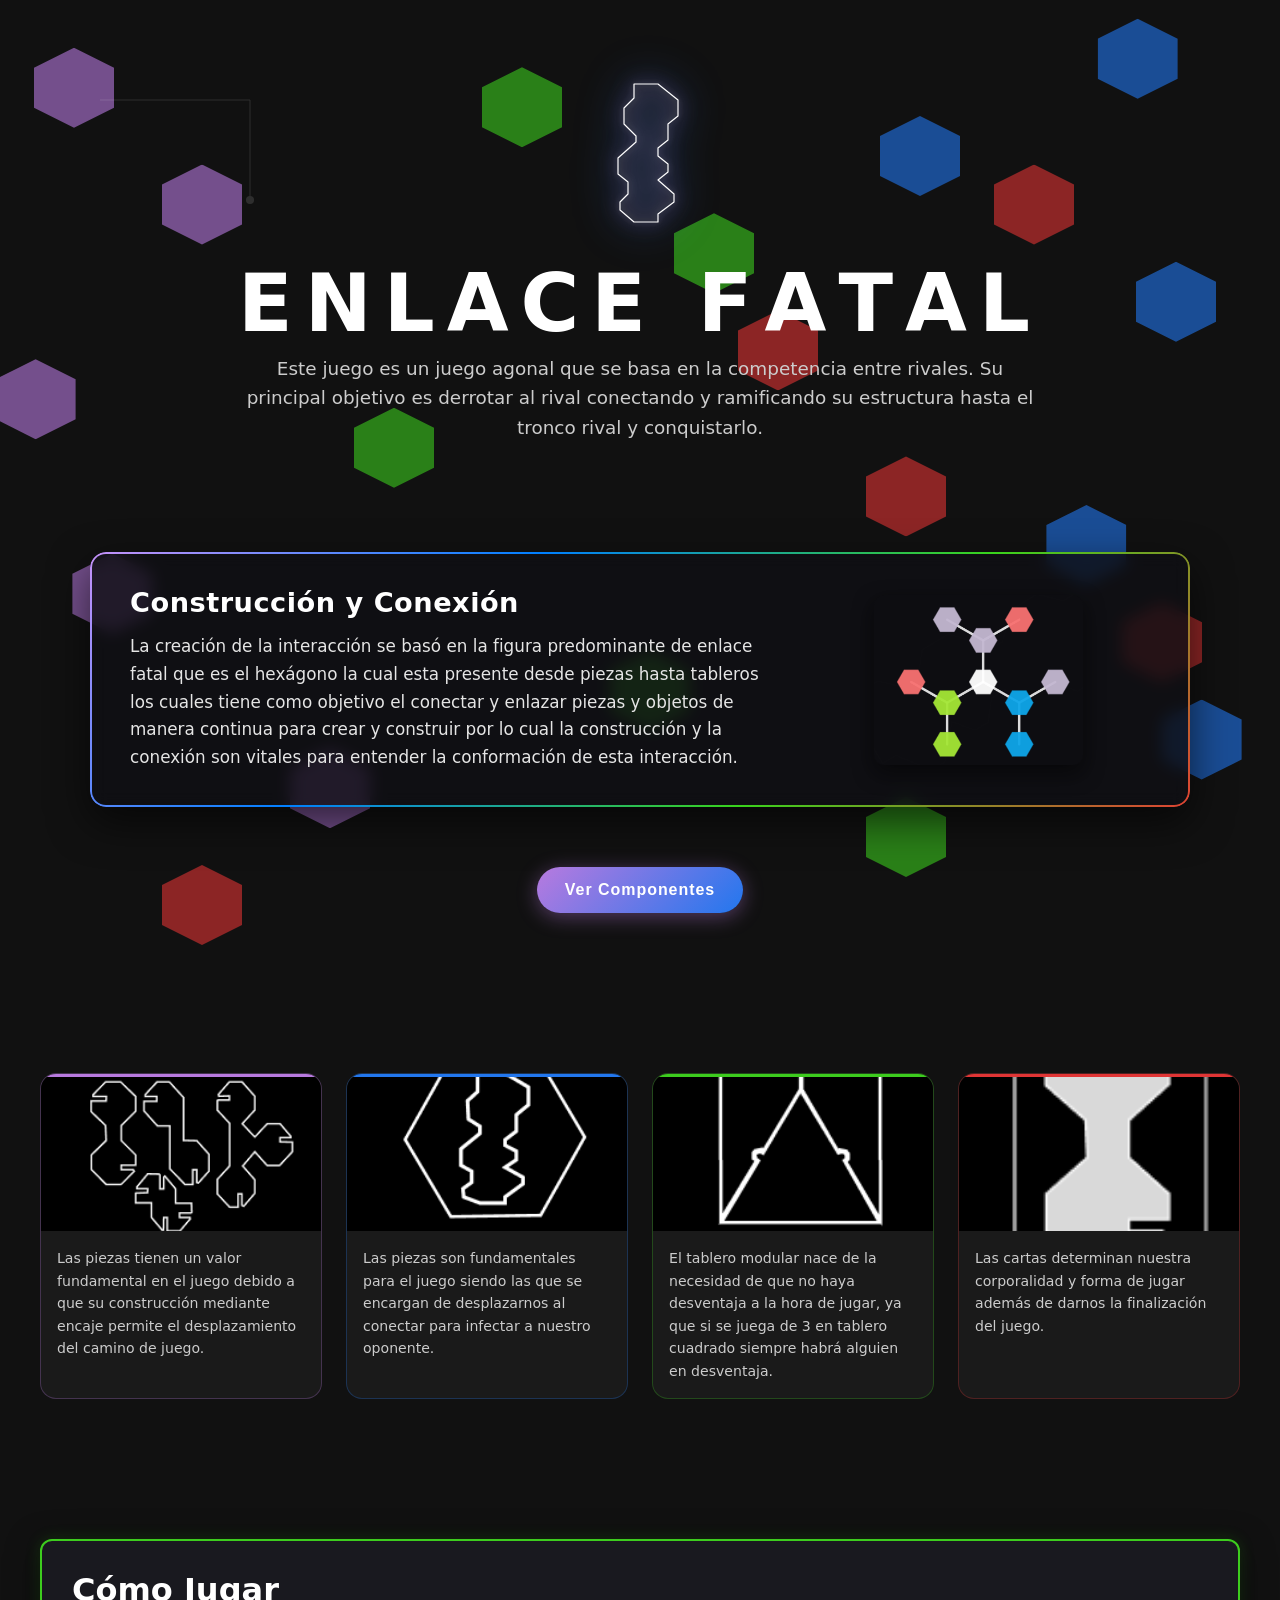
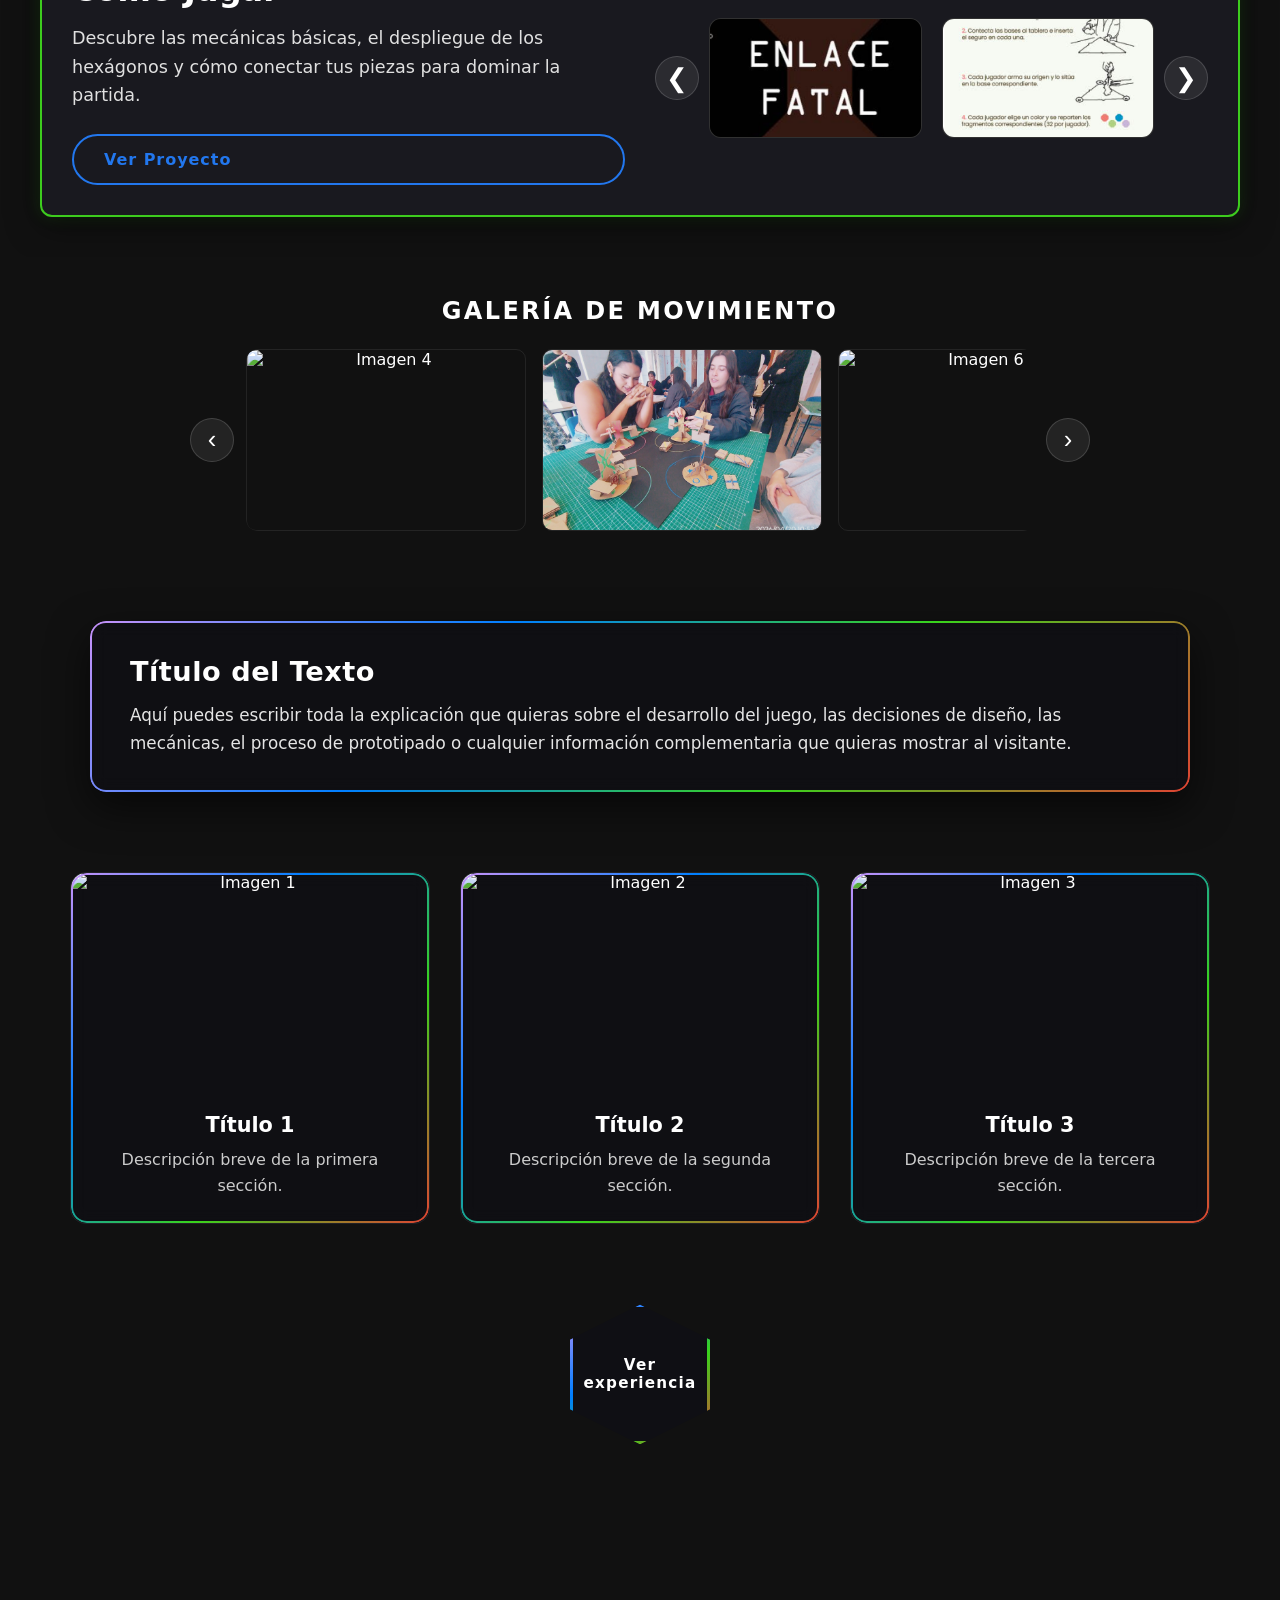
==== commit cc2af37f: "retoque" ====
--- a/index.html
+++ b/index.html
@@ -103,30 +103,37 @@
   
   <div class="card" onclick="abrirGaleria('assets/foto1.jpeg')">
     <img src="assets/foto1.jpeg" alt="Imagen 1">
+    <div class="card-titulo">Tablero Modular</div>
   </div>
 
   <div class="card" onclick="abrirGaleria('assets/foto2.jpeg')">
     <img src="assets/foto2.jpeg" alt="imagen 2">
+    <div class="card-titulo">caja contenedora</div>
   </div>
 
   <div class="card" onclick="abrirGaleria('assets/foto3.jpeg')">
     <img src="assets/foto3.jpeg" alt="imagen 3">
+    <div class="card-titulo">caja reverso</div>
   </div>
 
   <div class="card" onclick="abrirGaleria('assets/foto4.jpeg')">
     <img src="assets/foto4.jpeg" alt="imagen 4">
+    <div class="card-titulo">cartas de juego</div>
   </div>
 
   <div class="card" onclick="abrirGaleria('assets/foto5.jpeg')">
     <img src="assets/foto5.jpeg" alt="imagen 5">
+    <div class="card-titulo">bases de juego</div>
   </div>
 
   <div class="card" onclick="abrirGaleria('assets/foto6.jpeg')">
     <img src="assets/foto6.jpeg" alt="imagen 6">
+    <div class="card-titulo">caja contenedora abierta</div>
   </div>
 
   <div class="card" onclick="abrirGaleria('assets/foto7.jpeg')">
     <img src="assets/foto7.jpeg" alt="imagen 7">
+    <div class="card-titulo">caja de interna de piezas</div>
   </div>
 
 </section>
@@ -179,7 +186,8 @@
     <section class="seccion-como-jugar">
       <div class="columna-info-proyecto">
         <h2>Cómo Jugar</h2>
-        <p>Descubre las mecánicas básicas, el despliegue de los hexágonos y cómo conectar tus piezas para dominar la partida.</p>
+        <p>Descubre las mecánicas básicas, el despliegue de los hexágonos y 
+          cómo conectar tus piezas para dominar la partida.</p>
         <a href="https://wiki.ead.pucv.cl/Enlace_Fatal"
    target="_blank"
    class="btn-experiencia"
@@ -195,7 +203,8 @@
           <div class="track-jugar">
             <div class="tarjeta-jugar" onclick="abrirGaleriaCompleta('assets/foto11.png')"><img src="assets/foto11.png" alt="Paso 1"></div>
             <div class="tarjeta-jugar" onclick="abrirGaleriaCompleta('assets/foto12.png')"><img src="assets/foto12.png" alt="Paso 2"></div>
-            <div class="tarjeta-jugar" onclick="abrirGaleriaCompleta('assets/foto13.png')"><img src="assets/foto1.png" alt="Paso 3"></div>
+             <div class="tarjeta-jugar" onclick="abrirGaleriaCompleta('assets/foto13.png')"><img src="assets/foto13.png" alt="Paso 3"></div>
+            
             <div class="tarjeta-jugar" onclick="abrirGaleriaCompleta('assets/foto14.png')"><img src="assets/foto14.png" alt="Paso 4"></div>
             <div class="tarjeta-jugar" onclick="abrirGaleriaCompleta('assets/foto15.2.png')"><img src="assets/foto15.2.png" alt="Paso 5"></div>
             <div class="tarjeta-jugar" onclick="abrirGaleriaCompleta('assets/foto16.png')"><img src="assets/foto16.png" alt="Paso 6"></div>
@@ -221,16 +230,16 @@
                 <img src="assets/foto21.jpg" alt="Imagen 5">
               </div>
               <div class="carrusel-item">
-                <img src="assets/foto22.jpg" alt="Imagen 6">
+                <img src="assets/foto23.jpg" alt="Imagen 6 ">
               </div>
               <div class="carrusel-item">
                 <img src="assets/foto24.jpg" alt="Imagen 7">
               
             </div><div class="carrusel-item">
-                <img src="assets/foto23.jpg" alt="Imagen 8">
-              </div>
-              <div class="carrusel-item">
-                <img src="assets/foto25.jpg" alt="Imagen 9">
+                <img src="assets/foto25.jpg" alt="Imagen 8">
+              </div>
+              <div class="carrusel-item">
+                <img src="assets/foto26.jpg" alt="Imagen 9">
               </div>
               
             </div>
--- a/style.css
+++ b/style.css
@@ -692,4 +692,51 @@
   stroke: #3dcc1e; /* Cambia el color de la línea a verde (puedes cambiarlo por el color que quieras) */
   fill: rgba(184, 122, 223, 0.15); /* Le da un leve fondo de color morado transparente */
   transition: stroke 0.3s ease, fill 0.3s ease;
+}/* El recuadro contenedor para la sección Cómo Jugar */
+.seccion-como-jugar {
+  background: rgba(30, 30, 40, 0.6); /* Fondo oscuro semitransparente */
+  border: 2px solid #3dcc1e;         /* Borde verde neon (puedes cambiar el color) */
+  border-radius: 12px;               /* Bordes redondeados profesionales */
+  padding: 30px;                     /* Espacio interno para que respire el texto */
+  margin: 40px auto;                 /* Separa el recuadro de lo que está arriba y abajo */
+  max-width: 1200px;                 /* Evita que se estire demasiado en pantallas gigantes */
+  box-shadow: 0 8px 32px rgba(0, 0, 0, 0.5), 
+              0 0 15px rgba(61, 204, 30, 0.2); /* Sombra externa y un leve brillo verde */
+  
+  /* Mantiene la distribución en filas o columnas */
+  display: flex;
+  align-items: center;
+  gap: 30px;
+}
+
+/* La columna de texto dentro del recuadro */
+.columna-info-proyecto {
+  flex: 1;
+  display: flex;
+  flex-direction: column;
+  justify-content: center;
+}
+
+/* Título dentro del recuadro */
+.columna-info-proyecto h2 {
+  color: white;
+  font-size: 2rem;
+  margin-top: 0;
+  margin-bottom: 15px;
+}
+
+/* Párrafo dentro del recuadro */
+.columna-info-proyecto p {
+  color: #e0e0e0;
+  font-size: 1.1rem;
+  line-height: 1.6;
+  margin-bottom: 25px;
+}
+
+/* Asegurar que se adapte bien si se mira desde un celular */
+@media (max-width: 768px) {
+  .seccion-como-jugar {
+    flex-direction: column; /* En celulares, el texto arriba y el carrusel abajo */
+    padding: 20px;
+  }
 }
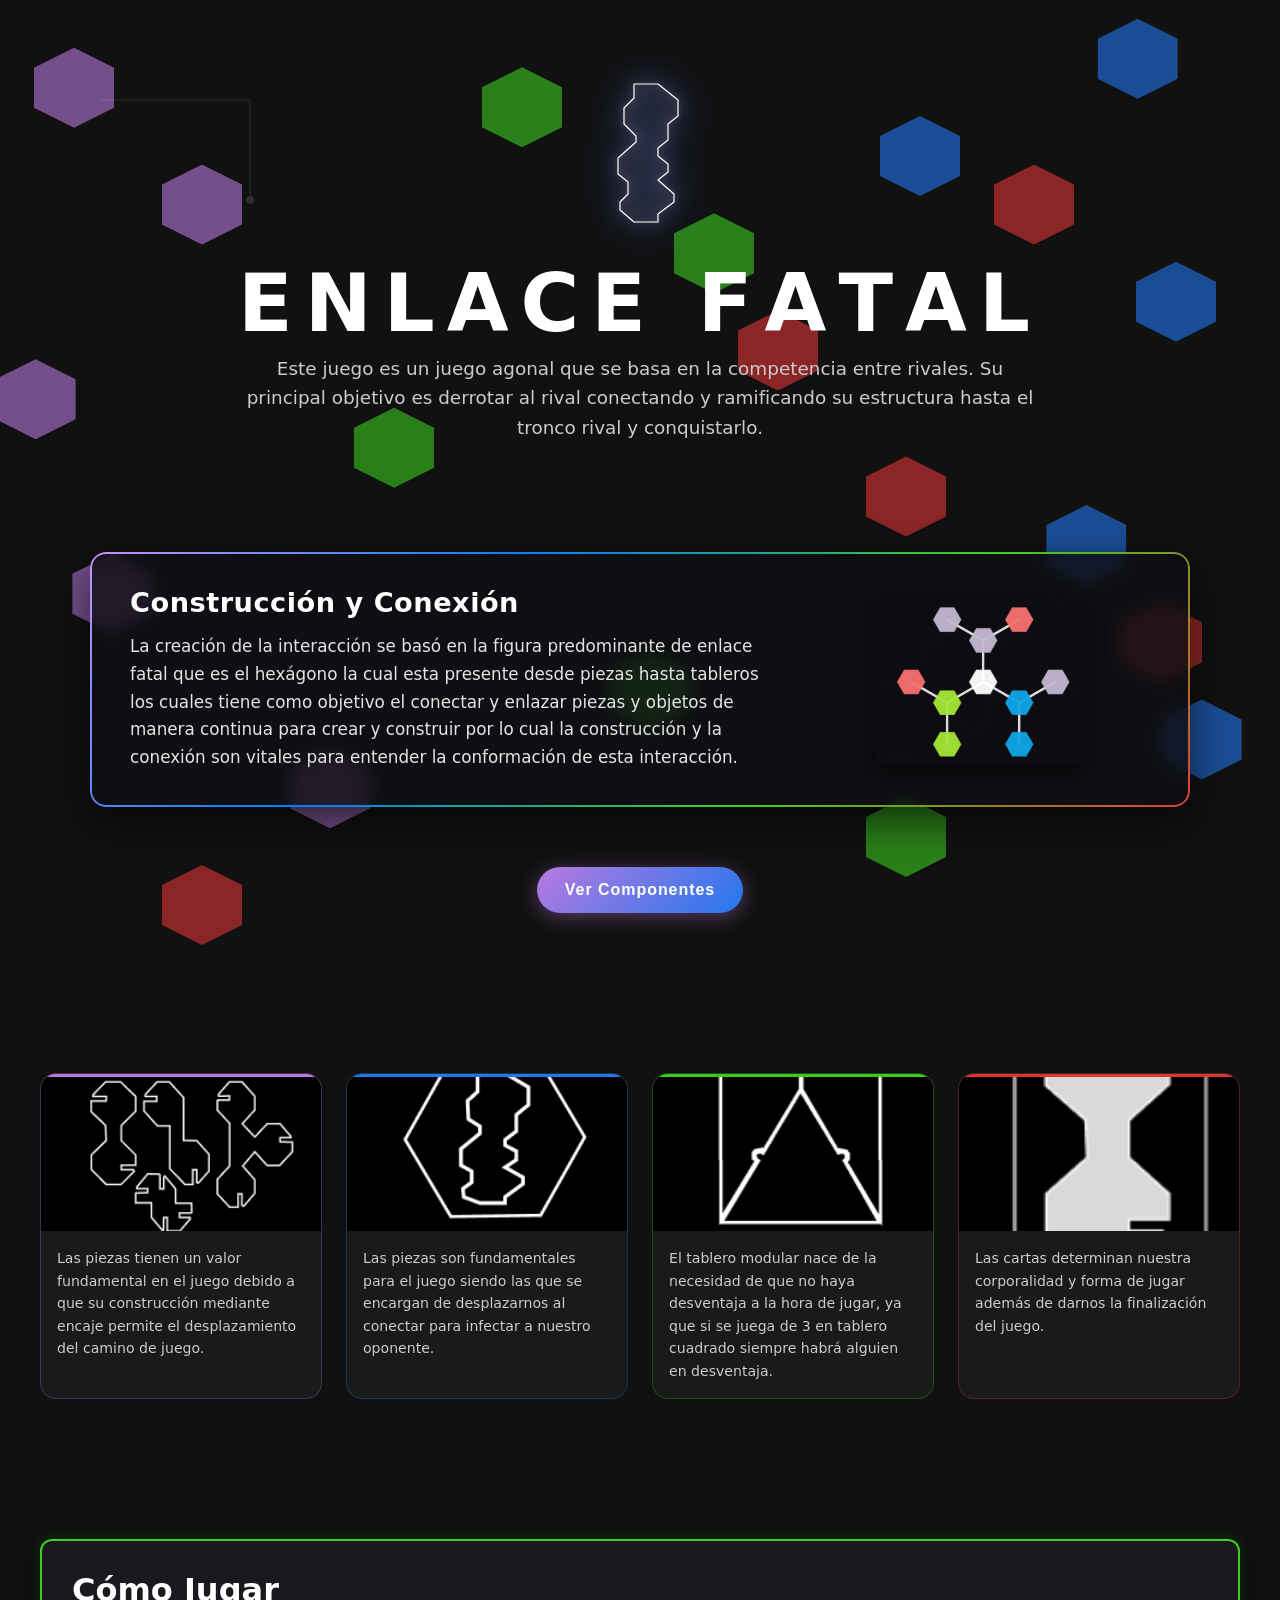
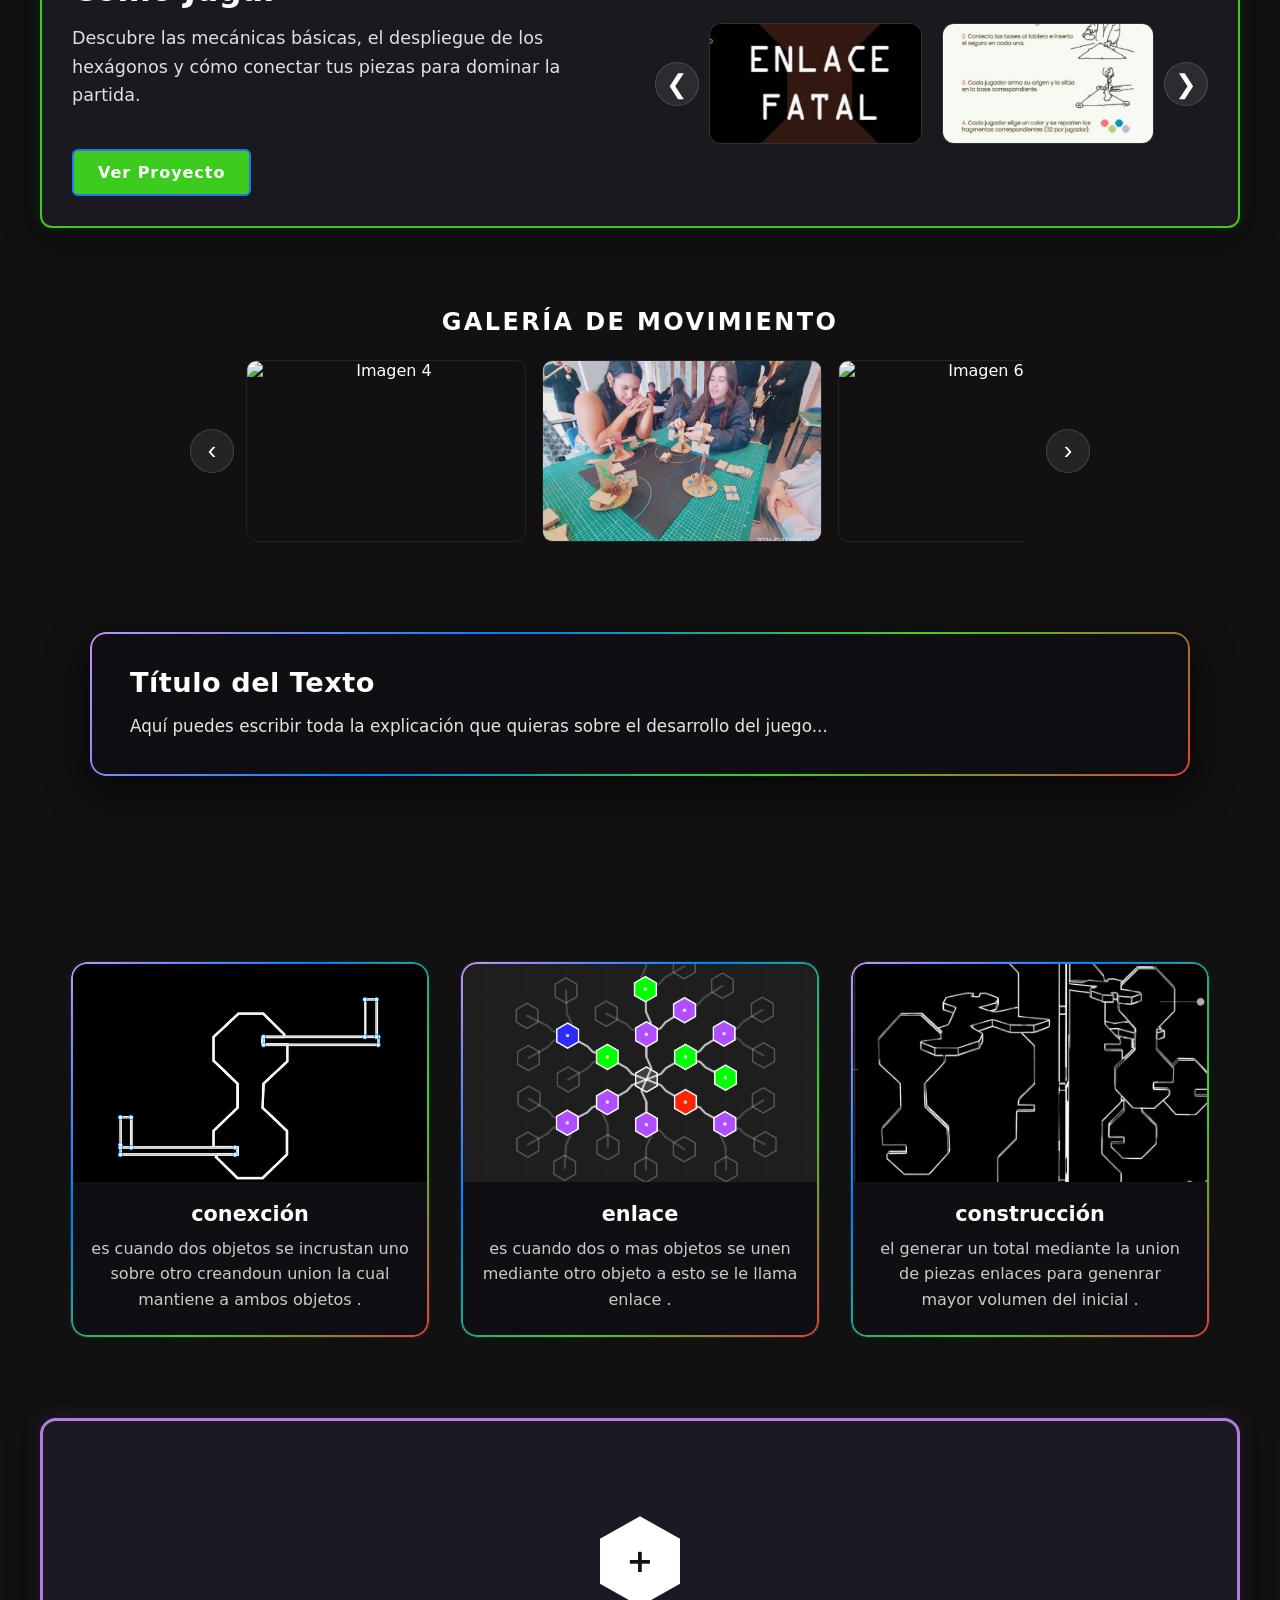
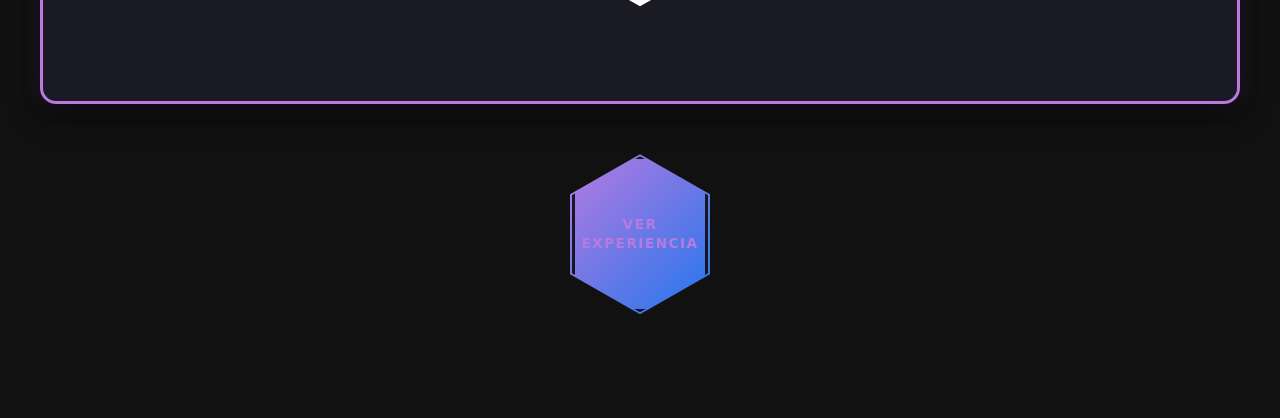
==== commit 98be4703: "erro de ecroll solucionado" ====
--- a/index.html
+++ b/index.html
@@ -5,6 +5,7 @@
   <meta name="viewport" content="width=device-width, initial-scale=1.0">
   <title>Enlace Fatal</title>
   <link rel="stylesheet" href="style.css">
+  <script src="https://cdnjs.cloudflare.com/ajax/libs/p5.js/1.9.0/p5.min.js"></script>
 </head>
 <body>
 
@@ -54,13 +55,13 @@
       <a href="expereincia 1/gemini-code-1781897404557.html" target="_blank" style="display: inline-block; cursor: pointer; text-decoration: none; z-index: 5; position: relative;">
         <svg class="logo" viewBox="0 0 300 450" xmlns="http://www.w3.org/2000/svg">
           <defs>
-  <linearGradient id="gradienteLogo" x1="0%" y1="0%" x2="100%" y2="100%">
-    <stop offset="0%" stop-color="#b87adf"/>
-    <stop offset="35%" stop-color="#2277ee"/>
-    <stop offset="70%" stop-color="#3dcc1e"/>
-    <stop offset="100%" stop-color="#e03535"/>
-  </linearGradient>
-</defs>
+            <linearGradient id="gradienteLogo" x1="0%" y1="0%" x2="100%" y2="100%">
+              <stop offset="0%" stop-color="#b87adf"/>
+              <stop offset="35%" stop-color="#2277ee"/>
+              <stop offset="70%" stop-color="#3dcc1e"/>
+              <stop offset="100%" stop-color="#e03535"/>
+            </linearGradient>
+          </defs>
           <path d="M135,60 H195 L245,100 V140 L220,160 V200 L195,220 V240 L220,260 V280 L195,300 L235,335 V355 L195,385 V405 H135 L100,375 V355 L120,335 V305 L95,285 V245 L140,205 V190 L110,160 V120 L135,95 V60 Z"
             stroke="white" stroke-width="3" stroke-linejoin="round" stroke-linecap="round"
             fill="rgba(255,255,255,0.03)"
@@ -78,18 +79,15 @@
 
       <div class="hero-contenido-layout">
         <div class="recuadro-concepto-global">
-          
           <div class="recuadro-col-texto">
             <h2 class="subtitulo-construccion">Construcción y Conexión</h2>
             <p class="descripcion-concepto">
               La creación de la interacción se basó en la figura predominante de enlace fatal que es el hexágono la cual esta presente desde piezas hasta tableros los cuales tiene como objetivo el conectar y enlazar piezas y objetos de manera continua para crear y construir por lo cual la construcción y la conexión son vitales para entender la conformación de esta interacción.
             </p>
           </div>
-
           <div class="recuadro-col-imagen">
             <img src="assets/foto15.png" alt="Componente Destacado">
           </div>
-
         </div>
       </div>
 
@@ -99,48 +97,37 @@
         </button>
       </div>
     </section>
-<section class="galeria " id="galeria">
-  
-  <div class="card" onclick="abrirGaleria('assets/foto1.jpeg')">
-    <img src="assets/foto1.jpeg" alt="Imagen 1">
-    <div class="card-titulo">Tablero Modular</div>
-  </div>
-
-  <div class="card" onclick="abrirGaleria('assets/foto2.jpeg')">
-    <img src="assets/foto2.jpeg" alt="imagen 2">
-    <div class="card-titulo">caja contenedora</div>
-  </div>
-
-  <div class="card" onclick="abrirGaleria('assets/foto3.jpeg')">
-    <img src="assets/foto3.jpeg" alt="imagen 3">
-    <div class="card-titulo">caja reverso</div>
-  </div>
-
-  <div class="card" onclick="abrirGaleria('assets/foto4.jpeg')">
-    <img src="assets/foto4.jpeg" alt="imagen 4">
-    <div class="card-titulo">cartas de juego</div>
-  </div>
-
-  <div class="card" onclick="abrirGaleria('assets/foto5.jpeg')">
-    <img src="assets/foto5.jpeg" alt="imagen 5">
-    <div class="card-titulo">bases de juego</div>
-  </div>
-
-  <div class="card" onclick="abrirGaleria('assets/foto6.jpeg')">
-    <img src="assets/foto6.jpeg" alt="imagen 6">
-    <div class="card-titulo">caja contenedora abierta</div>
-  </div>
-
-  <div class="card" onclick="abrirGaleria('assets/foto7.jpeg')">
-    <img src="assets/foto7.jpeg" alt="imagen 7">
-    <div class="card-titulo">caja de interna de piezas</div>
-  </div>
-
-</section>
-  
-  
-</section>
-    
+
+    <section class="galeria" id="galeria">
+      <div class="card" onclick="abrirGaleria('assets/foto1.jpeg')">
+        <img src="assets/foto1.jpeg" alt="Imagen 1">
+        <div class="card-titulo">Tablero Modular</div>
+      </div>
+      <div class="card" onclick="abrirGaleria('assets/foto2.jpeg')">
+        <img src="assets/foto2.jpeg" alt="imagen 2">
+        <div class="card-titulo">caja contenedora</div>
+      </div>
+      <div class="card" onclick="abrirGaleria('assets/foto3.jpeg')">
+        <img src="assets/foto3.jpeg" alt="imagen 3">
+        <div class="card-titulo">caja reverso</div>
+      </div>
+      <div class="card" onclick="abrirGaleria('assets/foto4.jpeg')">
+        <img src="assets/foto4.jpeg" alt="imagen 4">
+        <div class="card-titulo">cartas de juego</div>
+      </div>
+      <div class="card" onclick="abrirGaleria('assets/foto5.jpeg')">
+        <img src="assets/foto5.jpeg" alt="imagen 5">
+        <div class="card-titulo">bases de juego</div>
+      </div>
+      <div class="card" onclick="abrirGaleria('assets/foto6.jpeg')">
+        <img src="assets/foto6.jpeg" alt="imagen 6">
+        <div class="card-titulo">caja contenedora abierta</div>
+      </div>
+      <div class="card" onclick="abrirGaleria('assets/foto7.jpeg')">
+        <img src="assets/foto7.jpeg" alt="imagen 7">
+        <div class="card-titulo">caja de interna de piezas</div>
+      </div>
+    </section>
 
     <section class="seccion-rectangulos">
       <div class="fila-rectangulos">
@@ -186,15 +173,8 @@
     <section class="seccion-como-jugar">
       <div class="columna-info-proyecto">
         <h2>Cómo Jugar</h2>
-        <p>Descubre las mecánicas básicas, el despliegue de los hexágonos y 
-          cómo conectar tus piezas para dominar la partida.</p>
-        <a href="https://wiki.ead.pucv.cl/Enlace_Fatal"
-   target="_blank"
-   class="btn-experiencia"
-   style="margin: 0; display: inline-flex;">
-  Ver Proyecto
-</a>
-          
+        <p>Descubre las mecánicas básicas, el despliegue de los hexágonos y cómo conectar tus piezas para dominar la partida.</p>
+        <a href="https://wiki.ead.pucv.cl/Enlace_Fatal" target="_blank" class="btn-experiencia" style="margin: 0; display: inline-flex;">Ver Proyecto</a>
       </div>
 
       <div style="flex: 1; display: flex; align-items: center; gap: 10px; position: relative;">
@@ -203,8 +183,7 @@
           <div class="track-jugar">
             <div class="tarjeta-jugar" onclick="abrirGaleriaCompleta('assets/foto11.png')"><img src="assets/foto11.png" alt="Paso 1"></div>
             <div class="tarjeta-jugar" onclick="abrirGaleriaCompleta('assets/foto12.png')"><img src="assets/foto12.png" alt="Paso 2"></div>
-             <div class="tarjeta-jugar" onclick="abrirGaleriaCompleta('assets/foto13.png')"><img src="assets/foto13.png" alt="Paso 3"></div>
-            
+            <div class="tarjeta-jugar" onclick="abrirGaleriaCompleta('assets/foto13.png')"><img src="assets/foto13.png" alt="Paso 3"></div>
             <div class="tarjeta-jugar" onclick="abrirGaleriaCompleta('assets/foto14.png')"><img src="assets/foto14.png" alt="Paso 4"></div>
             <div class="tarjeta-jugar" onclick="abrirGaleriaCompleta('assets/foto15.2.png')"><img src="assets/foto15.2.png" alt="Paso 5"></div>
             <div class="tarjeta-jugar" onclick="abrirGaleriaCompleta('assets/foto16.png')"><img src="assets/foto16.png" alt="Paso 6"></div>
@@ -223,85 +202,63 @@
           <button class="carrusel-btn" onclick="moverCarrusel(-1)">‹</button>
           <div class="carrusel-track-wrapper">
             <div class="carrusel-track" id="carruselTrack">
-              <div class="carrusel-item">
-                 <img src="assets/foto20.jpg" alt="Imagen 4">
-              </div>
-              <div class="carrusel-item">
-                <img src="assets/foto21.jpg" alt="Imagen 5">
-              </div>
-              <div class="carrusel-item">
-                <img src="assets/foto23.jpg" alt="Imagen 6 ">
-              </div>
-              <div class="carrusel-item">
-                <img src="assets/foto24.jpg" alt="Imagen 7">
-              
-            </div><div class="carrusel-item">
-                <img src="assets/foto25.jpg" alt="Imagen 8">
-              </div>
-              <div class="carrusel-item">
-                <img src="assets/foto26.jpg" alt="Imagen 9">
-              </div>
-              
+              <div class="carrusel-item"><img src="assets/foto20.jpg" alt="Imagen 4"></div>
+              <div class="carrusel-item"><img src="assets/foto21.jpg" alt="Imagen 5"></div>
+              <div class="carrusel-item"><img src="assets/foto23.jpg" alt="Imagen 6"></div>
+              <div class="carrusel-item"><img src="assets/foto24.jpg" alt="Imagen 7"></div>
+              <div class="carrusel-item"><img src="assets/foto25.jpg" alt="Imagen 8"></div>
+              <div class="carrusel-item"><img src="assets/foto26.jpg" alt="Imagen 9"></div>
             </div>
           </div>
           <button class="carrusel-btn" onclick="moverCarrusel(1)">›</button>
         </div>
-        </section>
-        <div class="hero-contenido-layout">
-  <div class="recuadro-concepto-global">
-
-    <div class="recuadro-col-texto">
-      <h2 class="subtitulo-construccion">Título del Texto</h2>
-
-      <p class="descripcion-concepto">
-        Aquí puedes escribir toda la explicación que quieras sobre el
-        desarrollo del juego, las decisiones de diseño, las mecánicas,
-        el proceso de prototipado o cualquier información complementaria
-        que quieras mostrar al visitante.
-      </p>
+      </section>
+
+      <div class="hero-contenido-layout">
+        <div class="recuadro-concepto-global">
+          <div class="recuadro-col-texto">
+            <h2 class="subtitulo-construccion">Título del Texto</h2>
+            <p class="descripcion-concepto">
+              Aquí puedes escribir toda la explicación que quieras sobre el desarrollo del juego...
+            </p>
+          </div>
+        </div>
+      </div>
     </div>
-
-  </div>
-</div>
-      </section>
       
-<section class="seccion-tres-columnas">
-
-  <div class="columna-info">
-    <img src="assets/imagen1.jpg" alt="Imagen 1">
-    <h3>Título 1</h3>
-    <p>Descripción breve de la primera sección.</p>
-  </div>
-
-  <div class="columna-info">
-    <img src="assets/imagen2.jpg" alt="Imagen 2">
-    <h3>Título 2</h3>
-    <p>Descripción breve de la segunda sección.</p>
-  </div>
-
-  <div class="columna-info">
-    <img src="assets/imagen3.jpg" alt="Imagen 3">
-    <h3>Título 3</h3>
-    <p>Descripción breve de la tercera sección.</p>
-  </div>
-
-</section>
-<a href="expereincia%201/gemini-code-1781897404557.html"
-   target="_blank"
-   class="hex-boton-experiencia">
-
-  <span>Ver<br>experiencia</span>
-
-</a>
-        </button>
-      </div>
-
-      <div class="fondo-panel">
-        <div class="fondo-panel-contenido">
-        
-      </div>
+    <section class="seccion-tres-columnas">
+      <div class="columna-info">
+        <img src="assets/foto30.png" alt="Imagen 1">
+        <h3>conexción</h3>
+        <p>es cuando dos objetos se incrustan uno sobre otro creandoun union la cual mantiene a ambos objetos .</p>
+      </div>
+      <div class="columna-info">
+        <img src="assets/foto31.png" alt="Imagen 2">
+        <h3>enlace</h3>
+        <p>es cuando dos o mas objetos se unen mediante otro objeto a esto se le llama enlace .</p>
+      </div>
+      <div class="columna-info">
+        <img src="assets/foto32.png" alt="Imagen 3">
+        <h3>construcción</h3>
+        <p>el generar un total mediante la union de piezas enlaces para genenrar mayor volumen del inicial .</p>
+      </div>
+    </section>
+
+    <section class="recuadro-interactivo-juego">
+      <div class="contenedor-juego" id="contenedorJuego">
+        <div class="hexagono-central" id="hexCentral" onclick="generarHexagono()">
+          <span>+</span>
+        </div>
+      </div>
+    </section>
+
+    <a href="expereincia%201/gemini-code-1781897404557.html" target="_blank" class="hex-boton-experiencia">
+      <span>Ver<br>experiencia</span>
+    </a>
+
+    <div class="fondo-panel">
+      <div class="fondo-panel-contenido"></div>
     </div>
-
   </div>
 
   <div id="pagina-detalle" class="vista">
@@ -312,45 +269,85 @@
         <circle cx="250" cy="200" r="4" fill="white"/>
       </svg>
       <div class="contenedor-detalle">
-        <h2 id="detalle-titulo"></h2>
-        <img id="detalle-img" class="img-grande" src="" alt="">
+        <h2 id="detalle-titulo">Simulación de Conexión</h2>
         <br>
         <button class="btn-volver" onclick="irAPaginaPrincipal()">Volver a Enlace Fatal</button>
       </div>
-    </section>
+      
+      <div id="ui-instrucciones" style="position: relative; margin-top: 20px;">
+        <p>Haz clic en los hexágonos vacíos para expandir la infección del enlace.</p>
+        <div id="status-islas"></div>
+      </div>
+
+      <div id="pantalla-victoria">
+        <div class="contenedor-victoria">
+          <h1>¡CONQUISTA TOTAL!</h1>
+          <p>Has interceptado el tronco rival.</p>
+          <button class="btn-reiniciar" onclick="reiniciarJuegoTotal()">Reiniciar Enlace</button>
+        </div>
+      </div>
+    </section> 
   </div>
 
   <script src="script.js"></script>
+  
   <script>
     window.addEventListener('DOMContentLoaded', () => {
       const titulo = document.getElementById('titulo-interactivo');
       if (titulo) {
         const texto = titulo.textContent;
         const misColores = ['#e04333', '#39d31c', '#c792f9', '#007fff'];
-
-        titulo.innerHTML = texto
-          .split('')
-          .map(letra => letra === ' ' ? '<span>&nbsp;</span>' : `<span>${letra}</span>`)
-          .join('');
-
+        titulo.innerHTML = texto.split('').map(letra => letra === ' ' ? '<span>&nbsp;</span>' : `<span>${letra}</span>`).join('');
         const spans = titulo.querySelectorAll('span');
-
         titulo.addEventListener('mouseenter', () => {
-          spans.forEach(span => {
-            if(span.textContent !== '\u00A0') {
-              const colorRandom = misColores[Math.floor(Math.random() * misColores.length)];
-              span.style.color = colorRandom;
-            }
-          });
+          spans.forEach(span => { if(span.textContent !== '\u00A0') span.style.color = misColores[Math.floor(Math.random() * misColores.length)]; });
         });
-
-        titulo.addEventListener('mouseleave', () => {
-          spans.forEach(span => {
-            span.style.color = 'white';
-          });
-        });
+        titulo.addEventListener('mouseleave', () => { spans.forEach(span => { span.style.color = 'white'; }); });
       }
     });
+
+    const paletaColores = ['#b87adf', '#2277ee', '#3dcc1e', '#e03535'];
+    let juegoLleno = false;
+
+    function generarHexagono() {
+      if (juegoLleno) return;
+      const contenedor = document.getElementById('contenedorJuego');
+      const colorAleatorio = paletaColores[Math.floor(Math.random() * paletaColores.length)];
+      const nuevoHex = document.createElement('div');
+      nuevoHex.classList.add('hexagono-creado');
+      nuevoHex.style.backgroundColor = colorAleatorio;
+      nuevoHex.style.filter = `drop-shadow(0 0 8px ${colorAleatorio})`;
+      contenedor.appendChild(nuevoHex);
+      
+      const totalHexagonos = contenedor.querySelectorAll('.hexagono-creado').length;
+      if (totalHexagonos >= 25) { juegoLleno = true; activarEfectoMatrix(); }
+    }
+
+    function activarEfectoMatrix() {
+      const intervaloMatrix = setInterval(() => { for (let i = 0; i < 5; i++) crearHexagonoCaida(); }, 100);
+      setTimeout(() => {
+        clearInterval(intervaloMatrix);
+        const contenedor = document.getElementById('contenedorJuego');
+        contenedor.querySelectorAll('.hexagono-creado').forEach(h => h.remove());
+        juegoLleno = false;
+      }, 10000);
+    }
+
+    function crearHexagonoCaida() {
+      const hexMatrix = document.createElement('div');
+      hexMatrix.classList.add('hexagono-matrix');
+      const tamano = Math.floor(Math.random() * 40) + 20;
+      hexMatrix.style.width = `${tamano}px`;
+      hexMatrix.style.height = `${tamano * 1.1}px`;
+      hexMatrix.style.left = Math.random() * 100 + 'vw';
+      const color = paletaColores[Math.floor(Math.random() * paletaColores.length)];
+      hexMatrix.style.backgroundColor = color;
+      hexMatrix.style.filter = `drop-shadow(0 0 10px ${color})`;
+      const duracion = Math.random() * 2 + 1.5;
+      hexMatrix.style.animationDuration = duracion + 's';
+      document.body.appendChild(hexMatrix);
+      setTimeout(() => { hexMatrix.remove(); }, duracion * 1000);
+    }
   </script>
 </body>
-</html>
+</html>
--- a/style.css
+++ b/style.css
@@ -739,4 +739,228 @@
     flex-direction: column; /* En celulares, el texto arriba y el carrusel abajo */
     padding: 20px;
   }
+}.btn-experiencia {
+  display: inline-flex;
+  align-items: center;
+  justify-content: center;
+  
+  /* ESTO CONTROLA EL TAMAÑO */
+  width: fit-content;       /* Hace que el botón solo ocupe el ancho de su texto */
+  padding: 12px 24px;       /* Margen interno para que no se vea gigante */
+  margin-top: 15px !important; /* Separa el botón del párrafo de arriba */
+  
+  /* ESTILOS VISUALES (Cámbialos a tu gusto) */
+  background-color: #3dcc1e; /* Color verde (puedes usar el morado #b87adf si prefieres) */
+  color: white;
+  font-weight: bold;
+  text-decoration: none;
+  border-radius: 6px;
+  transition: transform 0.2s ease, background-color 0.2s ease;
+}
+
+/* Efecto al pasar el cursor */
+.btn-experiencia:hover {
+  background-color: #2bb310; /* Un verde un poco más oscuro */
+  transform: scale(1.03);    /* Crece un poquito de forma sutil */
+}/* BOTÓN HEXAGONAL CENTRADO Y CON TU PALETA */
+.hex-boton-experiencia {
+  position: relative;
+  
+  /* CAMBIO CLAVE: Cambiamos a 'flex' y usamos 'margin: 40px auto' para obligarlo a centrarse */
+  display: flex;
+  align-items: center;
+  justify-content: center;
+  text-align: center;
+  text-decoration: none;
+  
+  /* Tamaño del botón */
+  width: 140px;
+  height: 160px;
+  
+  /* El 'auto' a los lados fuerza el centrado horizontal en la pantalla */
+  margin: 40px auto; 
+  cursor: pointer;
+  
+  /* Color del texto inicial: Combinando con tu morado */
+  color: #b87adf; 
+  font-weight: 800;
+  font-size: 0.85rem;
+  text-transform: uppercase;
+  letter-spacing: 1.5px;
+  
+  /* Configuración del recorte hexagonal */
+  clip-path: polygon(50% 0%, 100% 25%, 100% 75%, 50% 100%, 0% 75%, 0% 25%);
+  
+  /* BORDE INICIAL: Degradado Morado a Azul (idéntico al inicio de tu logo) */
+  background: linear-gradient(135deg, #b87adf 0%, #2277ee 100%);
+  
+  /* Animación suave */
+  transition: transform 0.4s cubic-bezier(0.175, 0.885, 0.32, 1.275);
+}
+
+/* LA CAPA INTERNA (Efecto Outline y fondo integrado) */
+.hex-boton-experiencia::before {
+  content: '';
+  position: absolute;
+  top: 2px;
+  left: 2px;
+  right: 2px;
+  bottom: 2px;
+  
+  /* En vez de negro puro, usamos un color de fondo integrado muy oscuro pero que se adapta */
+  background: rgba(18, 18, 24, 0.95); 
+  
+  clip-path: polygon(50% 0%, 100% 25%, 100% 75%, 50% 100%, 0% 75%, 0% 25%);
+  z-index: 1;
+  transition: background 0.3s ease;
+}
+
+/* TEXTO DEL BOTÓN */
+.hex-boton-experiencia span {
+  position: relative;
+  display: block;
+  line-height: 1.4;
+  padding: 15px;
+  z-index: 2;
+  transition: color 0.3s ease;
+}
+
+/* --- EFECTOS AL PASAR EL CURSOR (:HOVER) --- */
+
+.hex-boton-experiencia:hover {
+  transform: scale(1.08);
+  
+  /* BORDE ACTIVO: Cambia a los otros dos colores de tu paleta (Verde a Coral) */
+  background: linear-gradient(135deg, #3dcc1e 0%, #e03535 100%);
+  
+  /* Brillo neón usando el mismo color morado de tu marca */
+  filter: drop-shadow(0 0 15px rgba(184, 122, 223, 0.6));
+}
+
+.hex-boton-experiencia:hover::before {
+  /* Al pasar el mouse, el fondo interno adquiere un leve tinte azulado sutil */
+  background: rgba(20, 25, 40, 0.95);
+}
+
+.hex-boton-experiencia:hover span {
+  /* El texto se ilumina con el verde vibrante de tu paleta */
+  color: #3dcc1e;
+  text-shadow: 0 0 5px rgba(61, 204, 30, 0.4);
+}/* Contenedor principal del minijuego */
+.recuadro-interactivo-juego {
+  max-width: 1200px;
+  margin: 40px auto;
+  padding: 20px;
+  background: rgba(30, 30, 40, 0.4);
+  border: 2px dashed #b87adf; /* Borde sutil morado */
+  border-radius: 15px;
+  box-shadow: inset 0 0 20px rgba(0, 0, 0, 0.6);
+  position: relative;
+}
+
+/* Área interna donde se van a ir acomodando los hexágonos */
+.contenedor-juego {
+  width: 100%;
+  min-height: 250px;
+  position: relative;
+  display: flex;
+  flex-wrap: wrap;
+  gap: 15px;
+  align-items: center;
+  justify-content: center;
+  padding: 20px;
+  overflow: hidden; /* Evita que los hexágonos salgan del recuadro */
+}
+
+/* Hexágono central (Botón de disparo) */
+.hexagono-central {
+  position: relative;
+  width: 80px;
+  height: 90px;
+  background: #ffffff;
+  clip-path: polygon(50% 0%, 100% 25%, 100% 75%, 50% 100%, 0% 75%, 0% 25%);
+  display: flex;
+  align-items: center;
+  justify-content: center;
+  cursor: pointer;
+  z-index: 10;
+  transition: transform 0.2s ease, box-shadow 0.2s ease;
+  box-shadow: 0 0 15px rgba(255, 255, 255, 0.5);
+}
+.hexagono-central:hover {
+  transform: scale(1.1);
+}
+.hexagono-central span {
+  color: #121214;
+  font-size: 2rem;
+  font-weight: bold;
+}
+
+/* Los nuevos hexágonos que irán apareciendo */
+.hexagono-creado {
+  width: 60px;
+  height: 70px;
+  clip-path: polygon(50% 0%, 100% 25%, 100% 75%, 50% 100%, 0% 75%, 0% 25%);
+  opacity: 0;
+  transform: scale(0);
+  /* Animación de nacimiento: simula que crece desde una línea */
+  animation: nacerHexagono 0.4s cubic-bezier(0.175, 0.885, 0.32, 1.275) forwards;
+}
+
+@keyframes nacerHexagono {
+  0% { opacity: 0; transform: scale(0) rotate(-45deg); }
+  50% { opacity: 0.5; transform: scale(0.1, 1.2); } /* Simula una línea vertical primero */
+  100% { opacity: 1; transform: scale(1) rotate(0deg); }
+}
+
+/* --- EFECTO MATRIX (Hexágonos cayendo por toda la pantalla) --- */
+.hexagono-matrix {
+  position: fixed;
+  pointer-events: none; /* Para que no bloquee los clics en la página */
+  z-index: 9999;
+  clip-path: polygon(50% 0%, 100% 25%, 100% 75%, 50% 100%, 0% 75%, 0% 25%);
+  animation: caidaMatrix linear forwards;
+}
+
+@keyframes caidaMatrix {
+  0% {
+    top: -100px;
+    transform: rotate(0deg) scale(0.5);
+    opacity: 0.8;
+  }
+  100% {
+    top: 105vh;
+    transform: rotate(360deg) scale(1.2);
+    opacity: 0;
+  }
+}/* RECUADRO INTERACTIVO REFORZADO */
+.recuadro-interactivo-juego {
+  display: block !important; /* Fuerza a que se comporte como un bloque visible */
+  width: 100% !important;
+  max-width: 1200px;
+  min-height: 280px; /* Le damos una altura mínima obligatoria */
+  margin: 50px auto !important;
+  padding: 25px;
+  
+  /* FONTO Y BORDES MUY VISIBLES PARA QUE NO SE SQUIVE */
+  background: #1a1a24 !important; /* Un gris oscuro sólido */
+  border: 3px solid #b87adf !important; /* Borde morado grueso y continuo */
+  border-radius: 16px;
+  
+  /* Sombra para darle volumen */
+  box-shadow: 0 10px 30px rgba(0, 0, 0, 0.7), 0 0 20px rgba(184, 122, 223, 0.2);
+  position: relative;
+  z-index: 5; /* Asegura que se posicione por encima de los fondos */
+}
+
+/* Contenedor interno */
+.contenedor-juego {
+  width: 100%;
+  min-height: 230px;
+  display: flex;
+  flex-wrap: wrap;
+  gap: 15px;
+  align-items: center;
+  justify-content: center;
+  position: relative;
 }
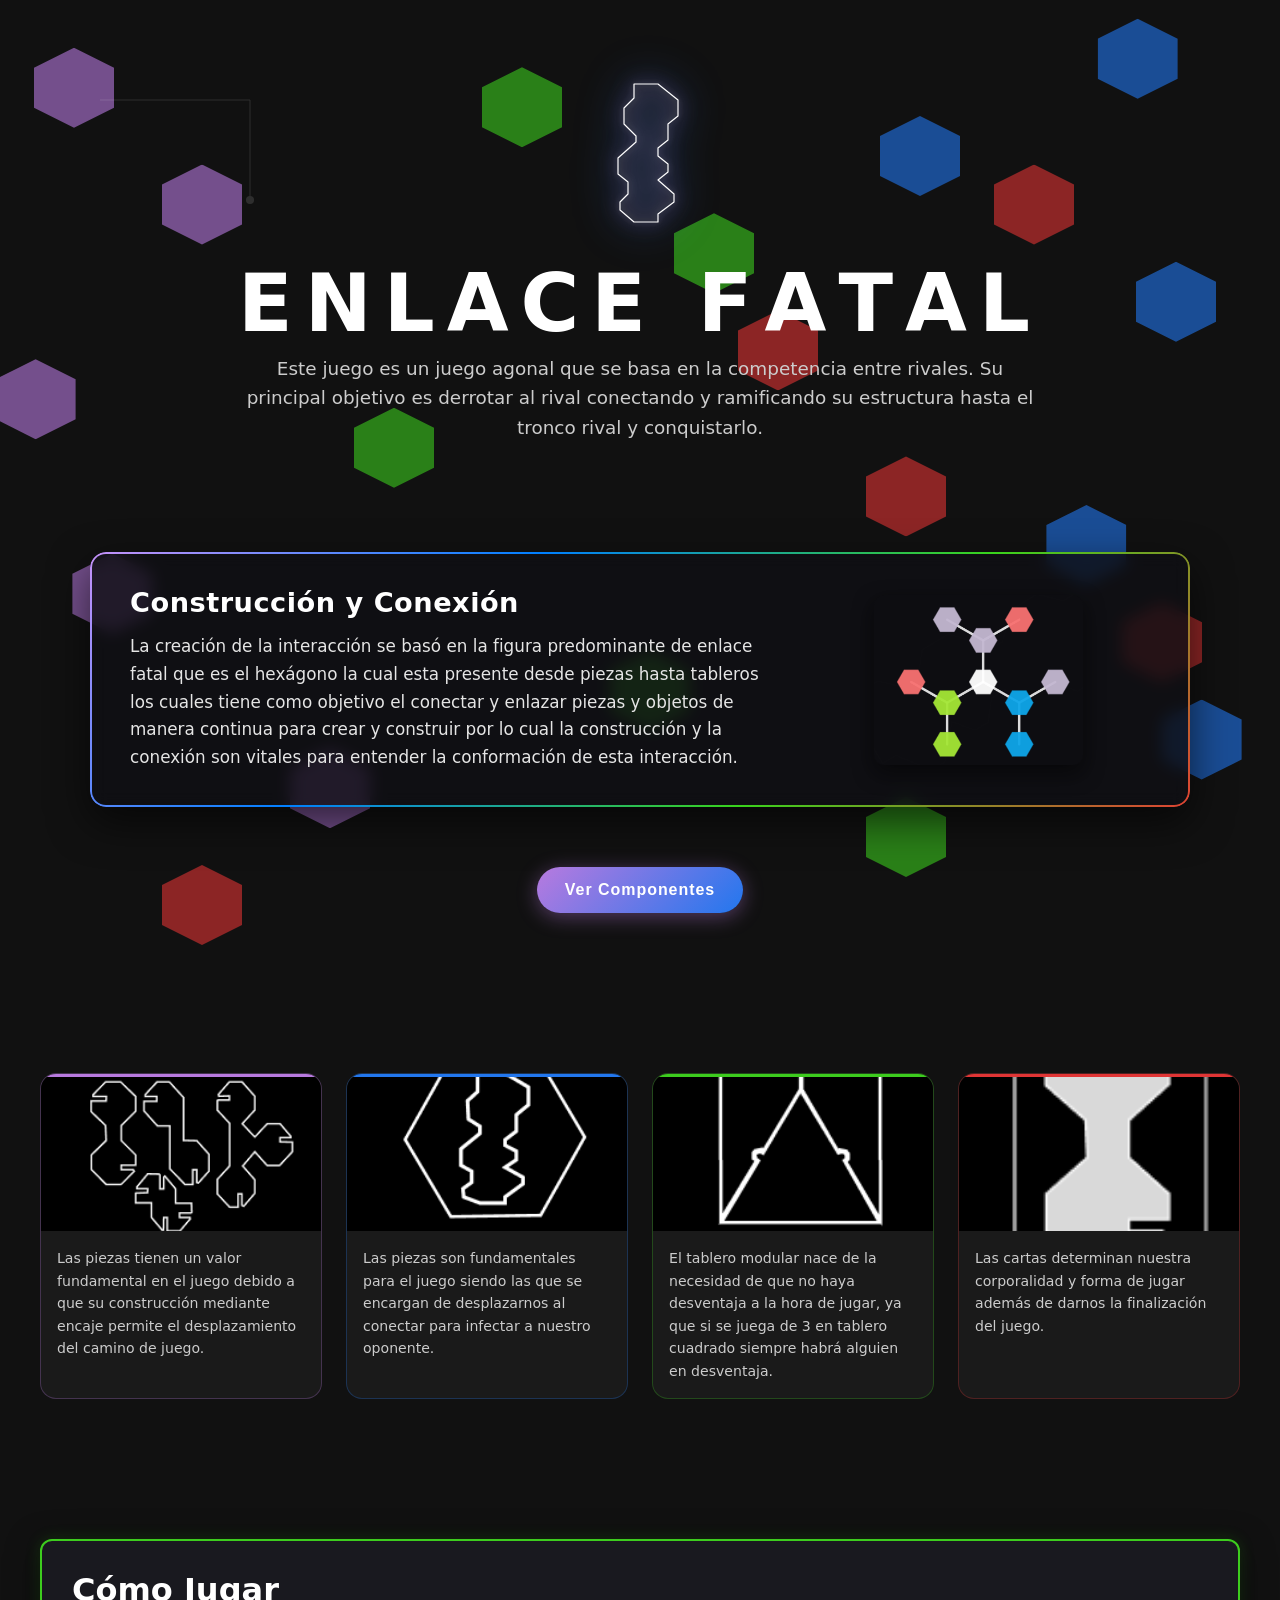
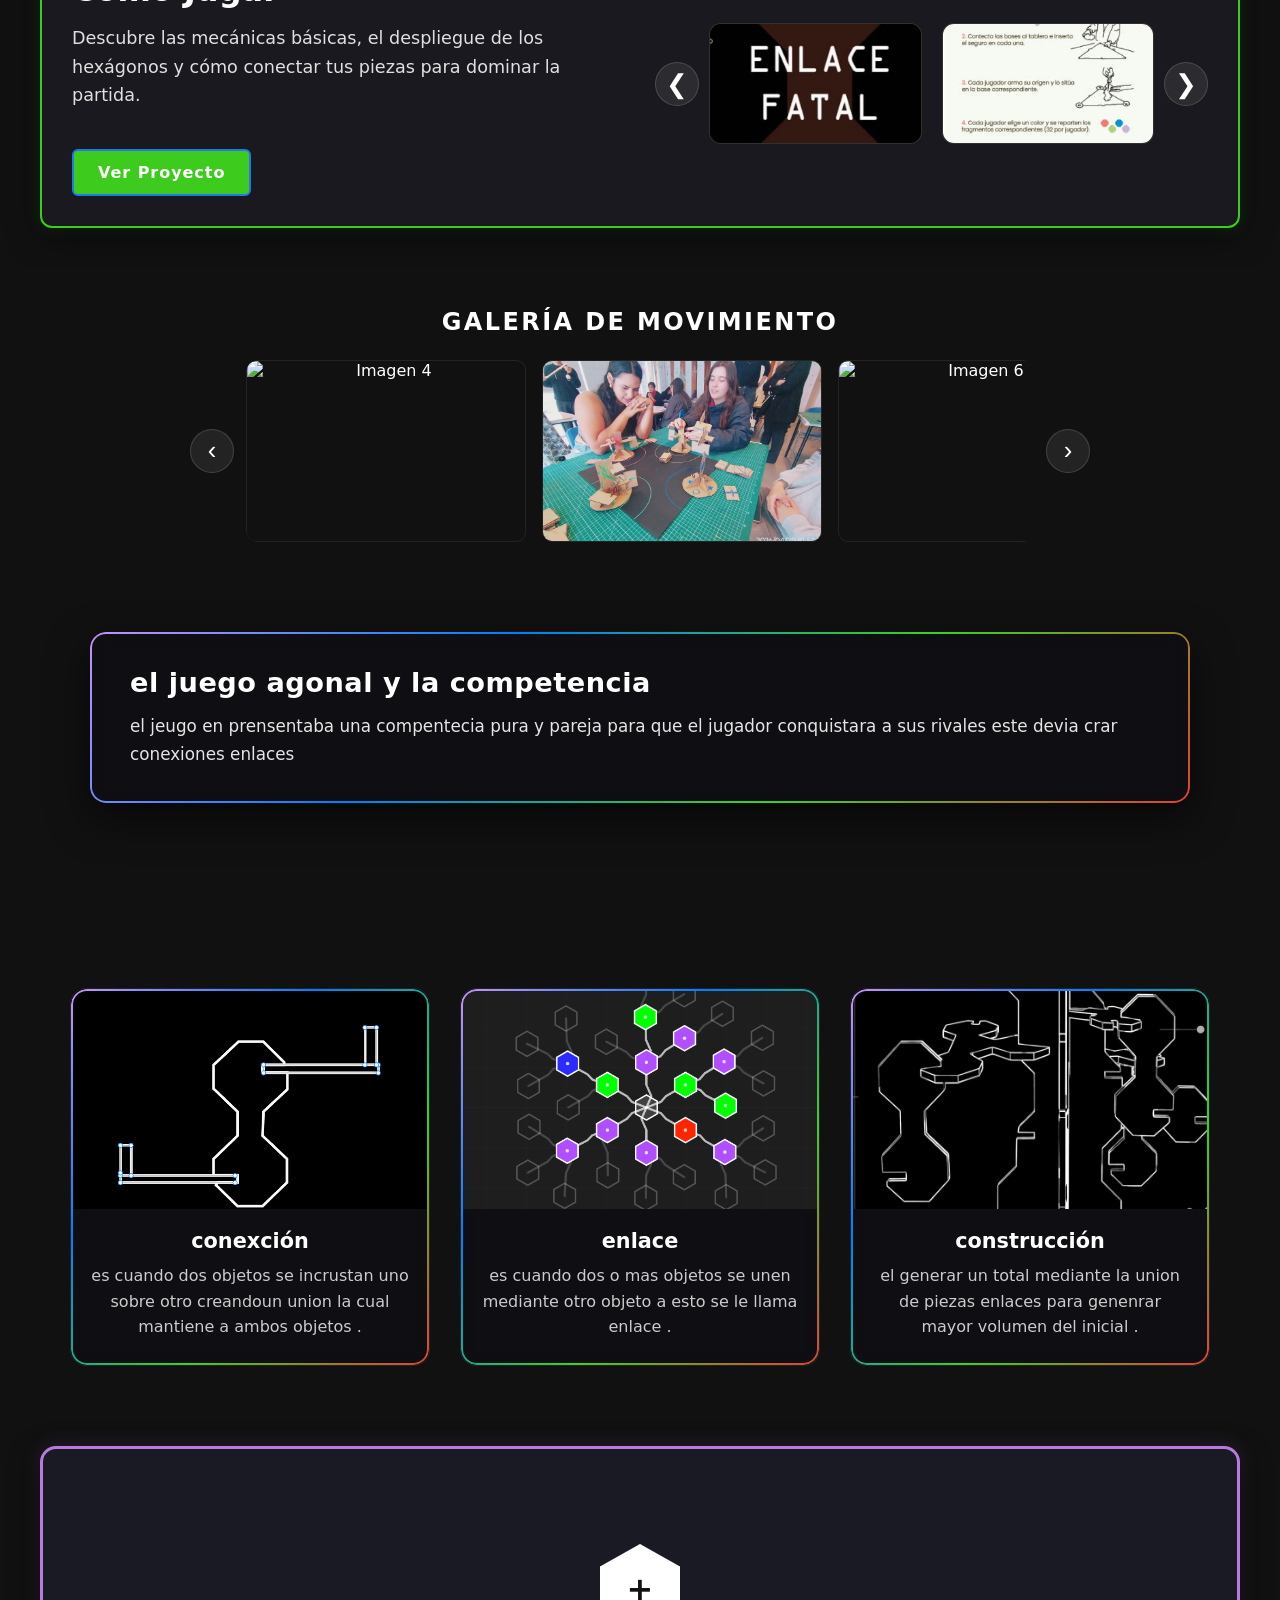
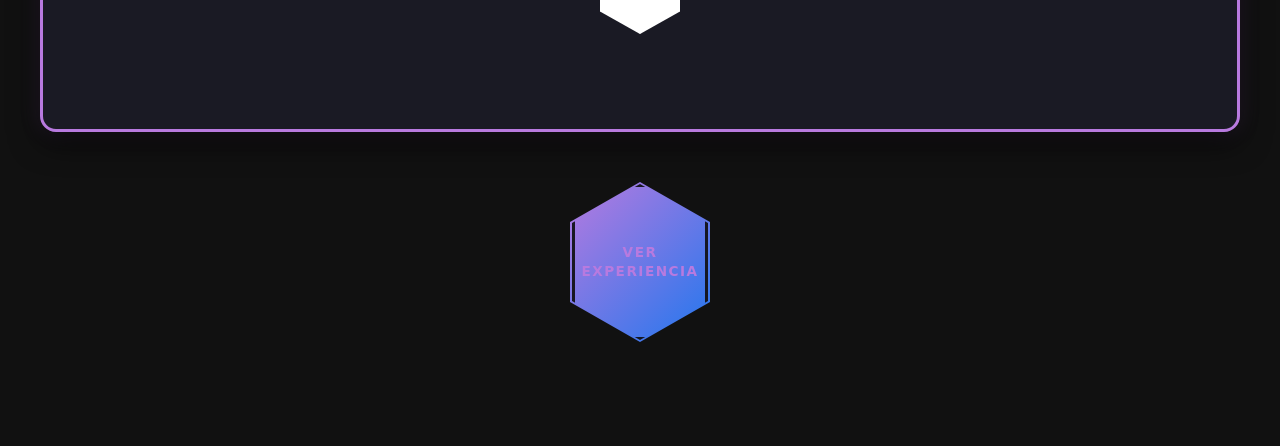
==== commit f7f73ca1: "commit 7" ====
--- a/index.html
+++ b/index.html
@@ -217,9 +217,10 @@
       <div class="hero-contenido-layout">
         <div class="recuadro-concepto-global">
           <div class="recuadro-col-texto">
-            <h2 class="subtitulo-construccion">Título del Texto</h2>
+            <h2 class="subtitulo-construccion">el juego agonal y la competencia</h2>
             <p class="descripcion-concepto">
-              Aquí puedes escribir toda la explicación que quieras sobre el desarrollo del juego...
+              el jeugo en prensentaba una compentecia pura y pareja para que el jugador conquistara a sus rivales este 
+              devia crar conexiones enlaces 
             </p>
           </div>
         </div>
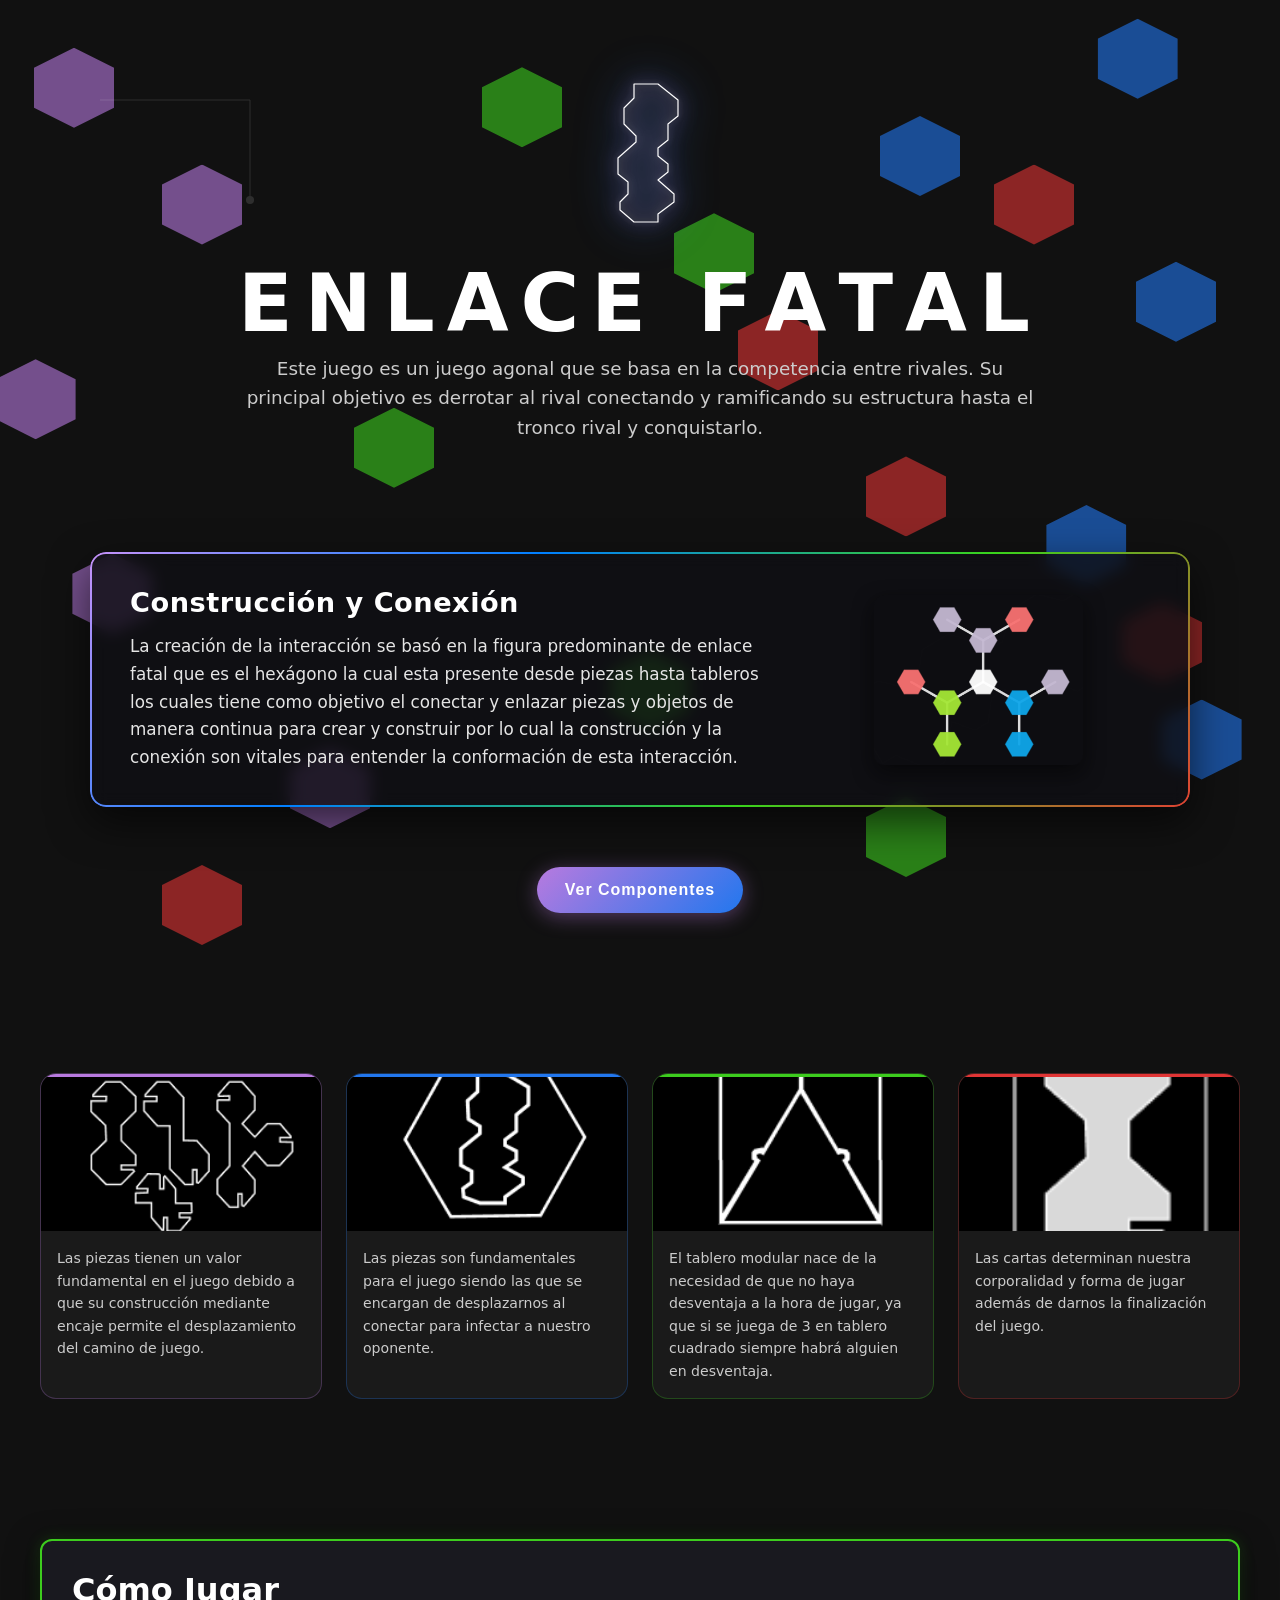
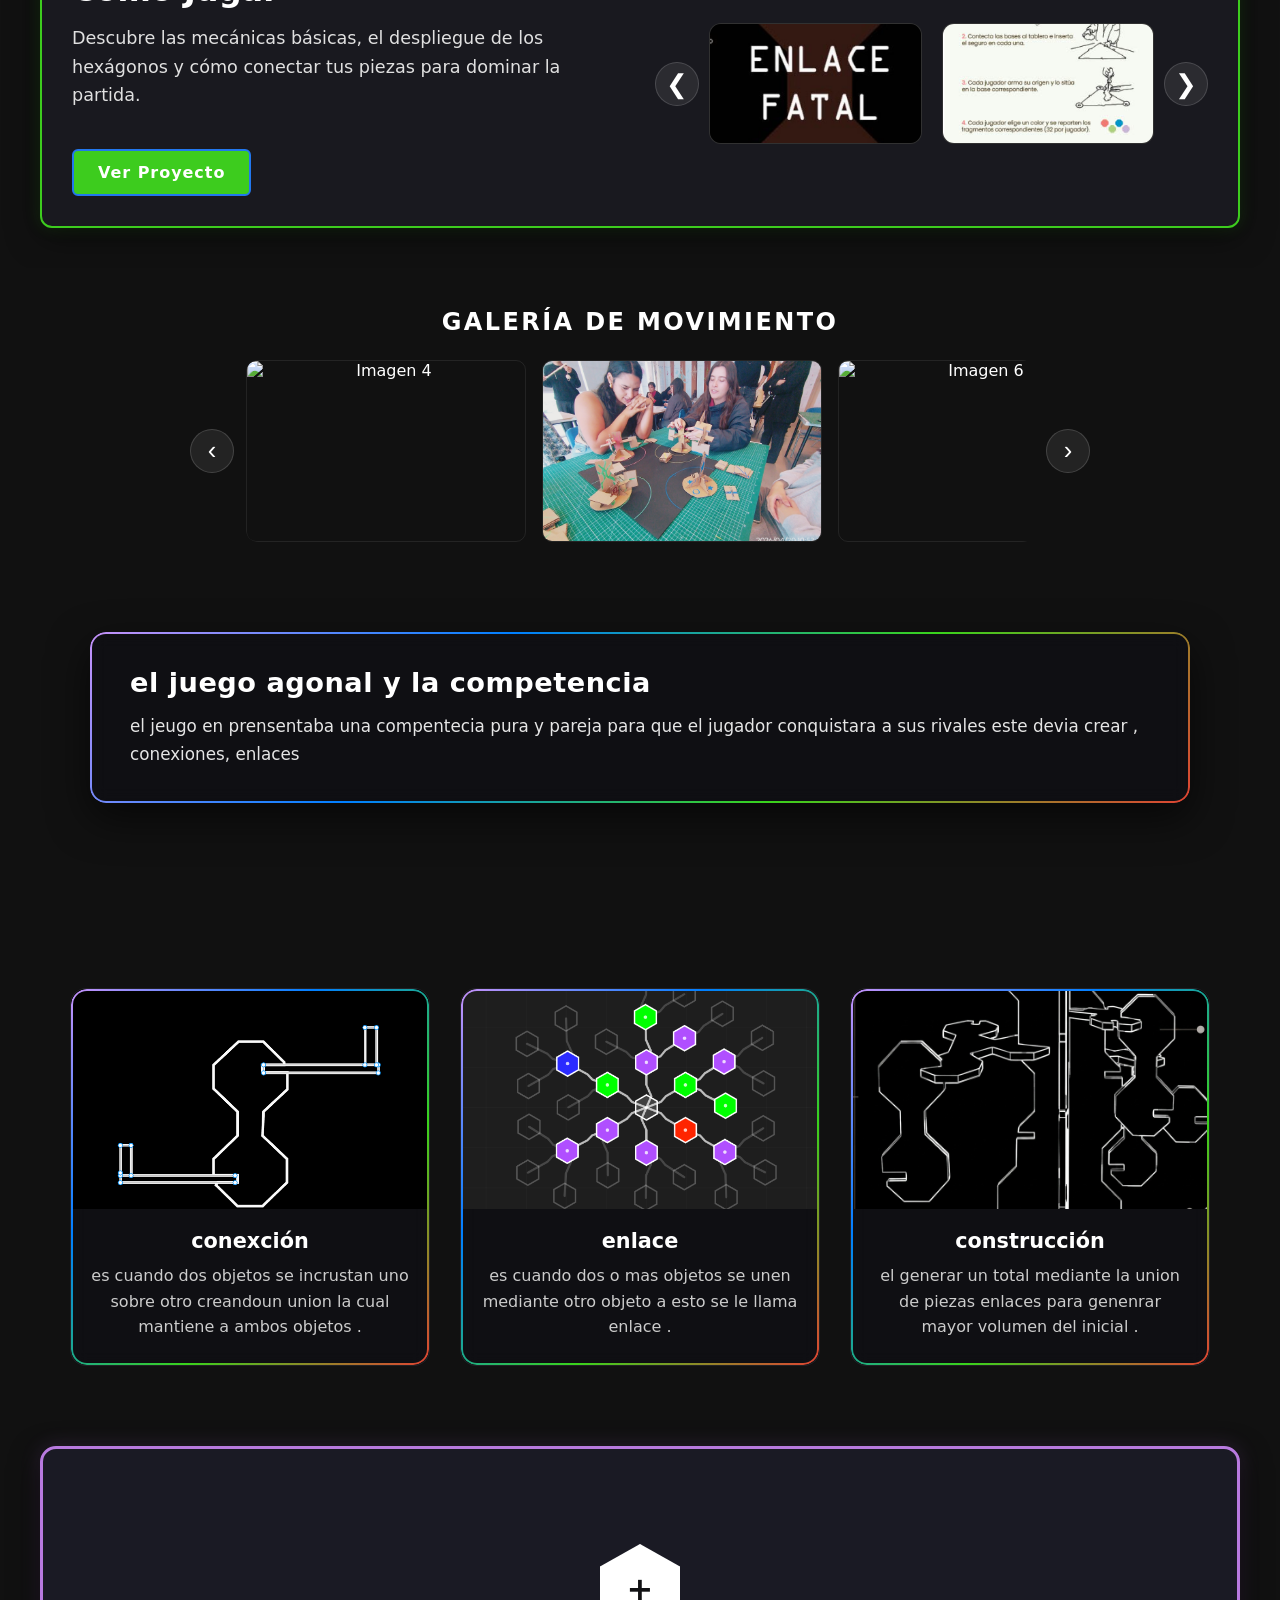
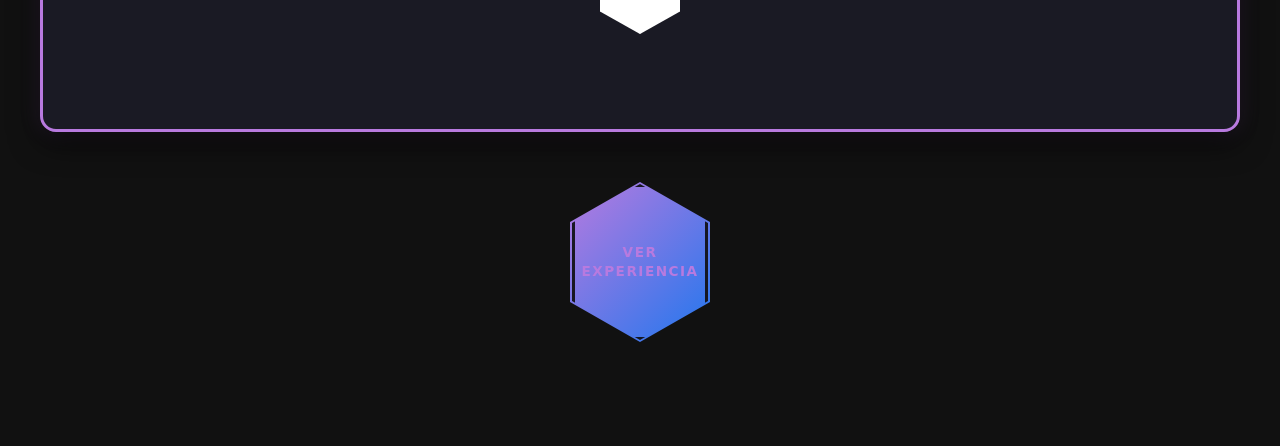
==== commit 80036758: "error reparado" ====
--- a/index.html
+++ b/index.html
@@ -220,7 +220,7 @@
             <h2 class="subtitulo-construccion">el juego agonal y la competencia</h2>
             <p class="descripcion-concepto">
               el jeugo en prensentaba una compentecia pura y pareja para que el jugador conquistara a sus rivales este 
-              devia crar conexiones enlaces 
+              devia crear , conexiones, enlaces 
             </p>
           </div>
         </div>
--- a/style.css
+++ b/style.css
@@ -962,5 +962,26 @@
   gap: 15px;
   align-items: center;
   justify-content: center;
-  position: relative;
+  position: relative; /* Bloquea de forma absoluta el desbordamiento horizontal en todo el sitio */
+body, html {
+    overflow-x: hidden;
+    width: 100%;
+}
+
+/* Evita que los hexágonos HTML o el SVG del fondo estiren el contenedor .hero */
+.hero {
+    position: relative;
+    overflow: hidden; 
+}
+}/* Por defecto la galería está oculta */
+#galeria-componentes {
+    display: none; 
+    opacity: 0;
+    transition: opacity 0.4s ease;
+}
+
+/* Cuando JS le añade la clase 'mostrar', se hace visible */
+#galeria-componentes.mostrar {
+    display: block; /* o 'grid' / 'flex' según tu diseño */
+    opacity: 1;
 }
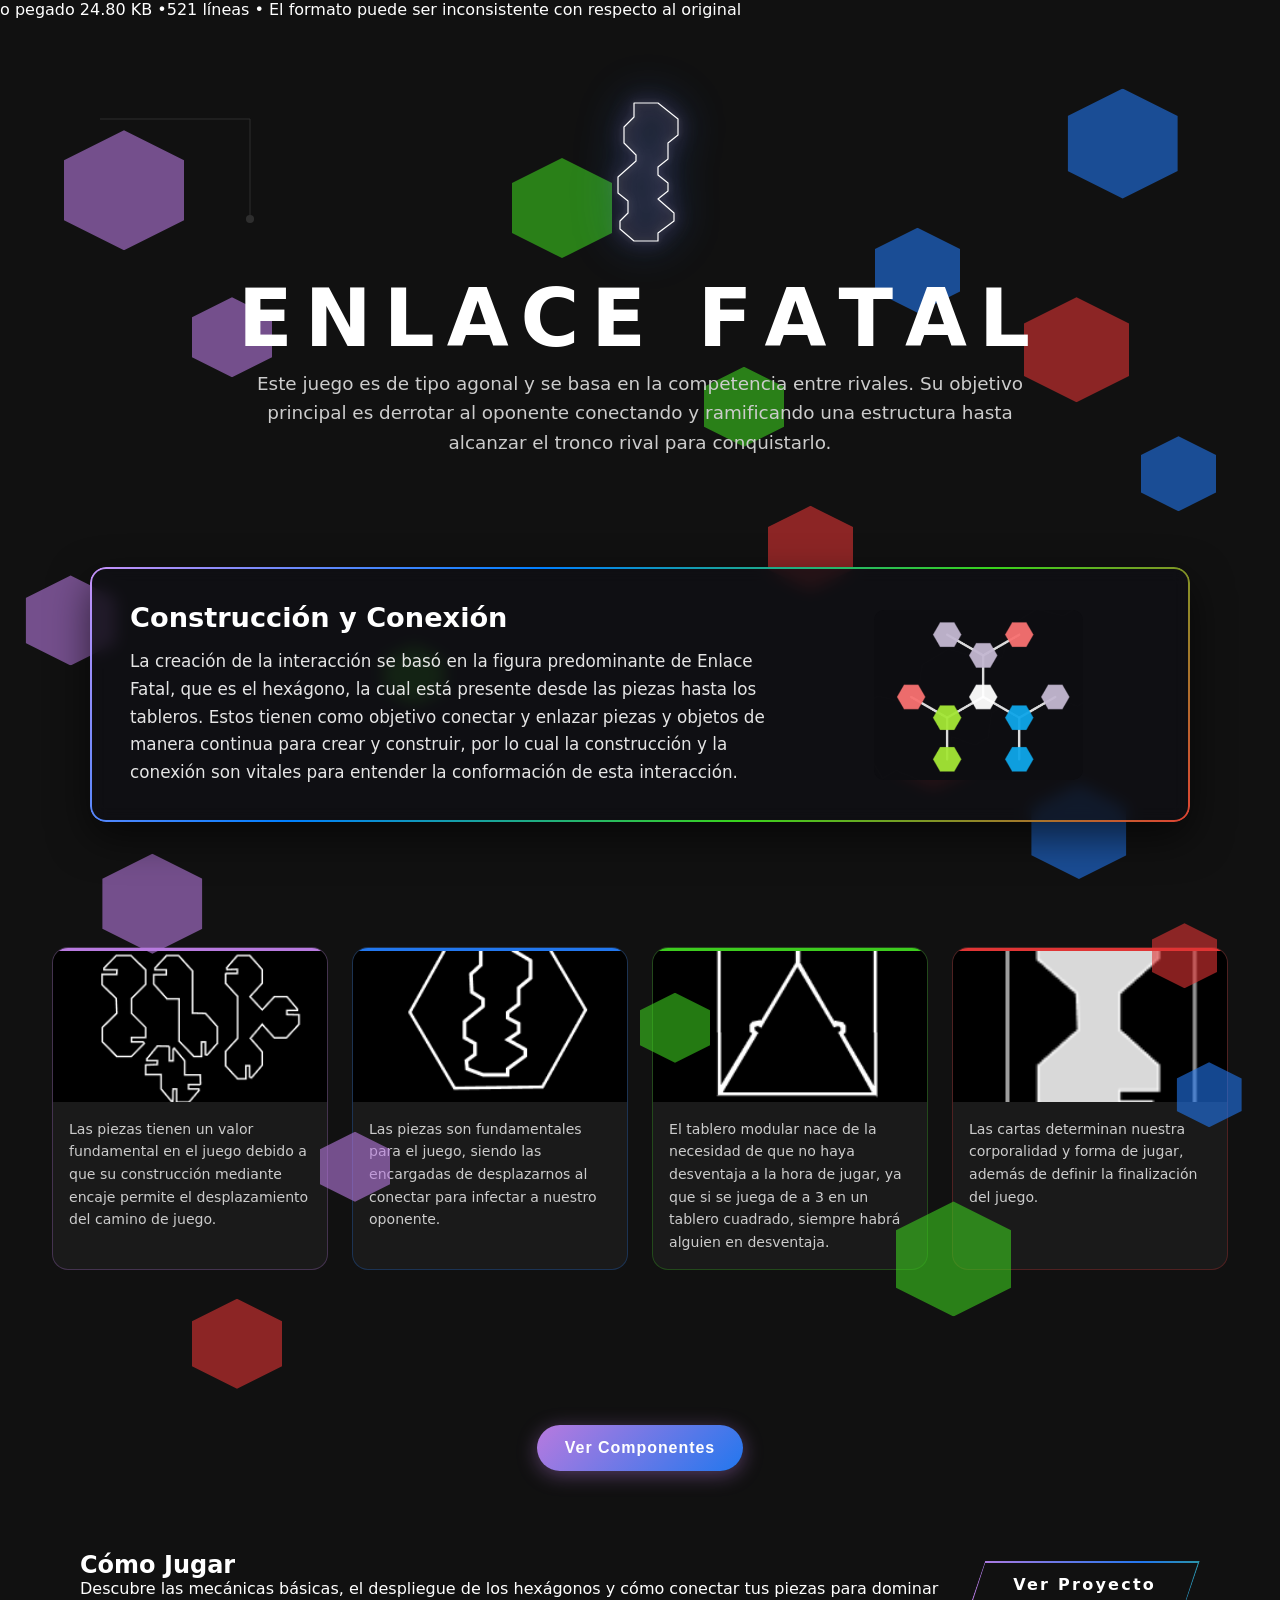
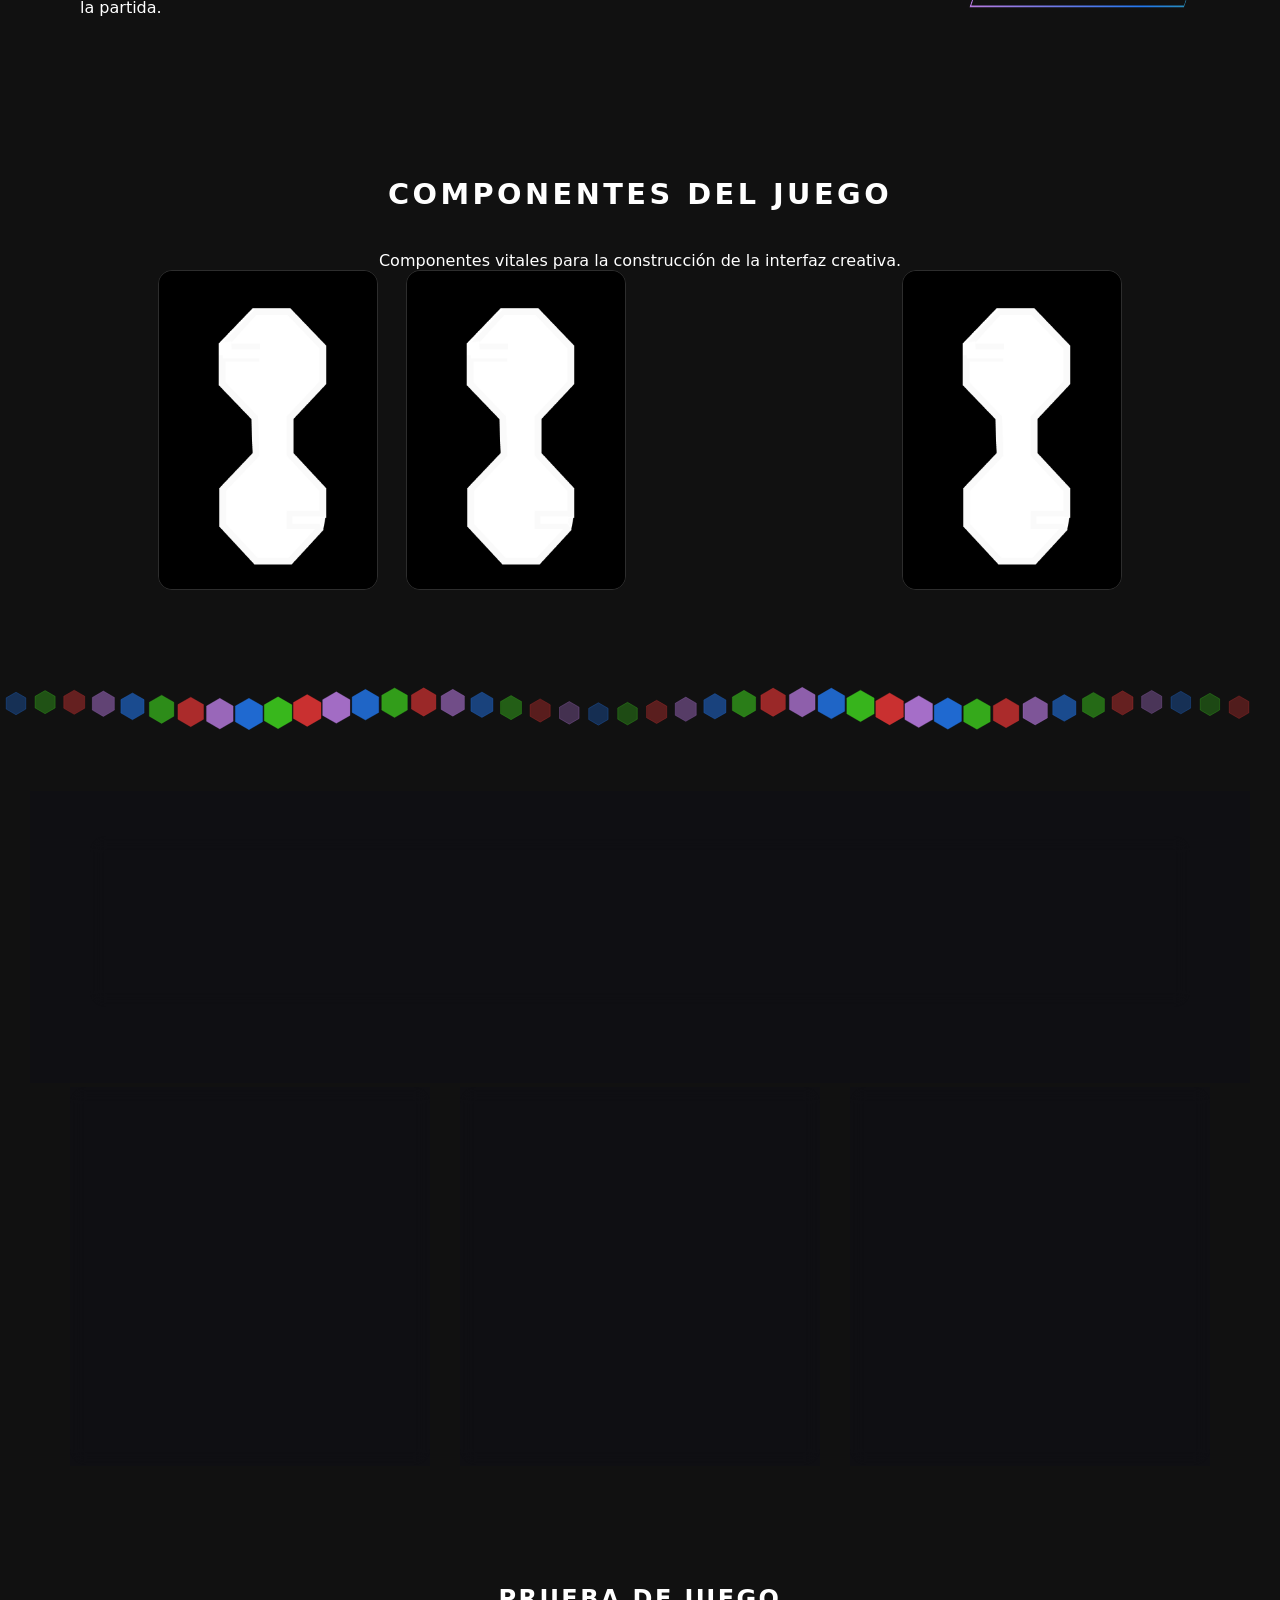
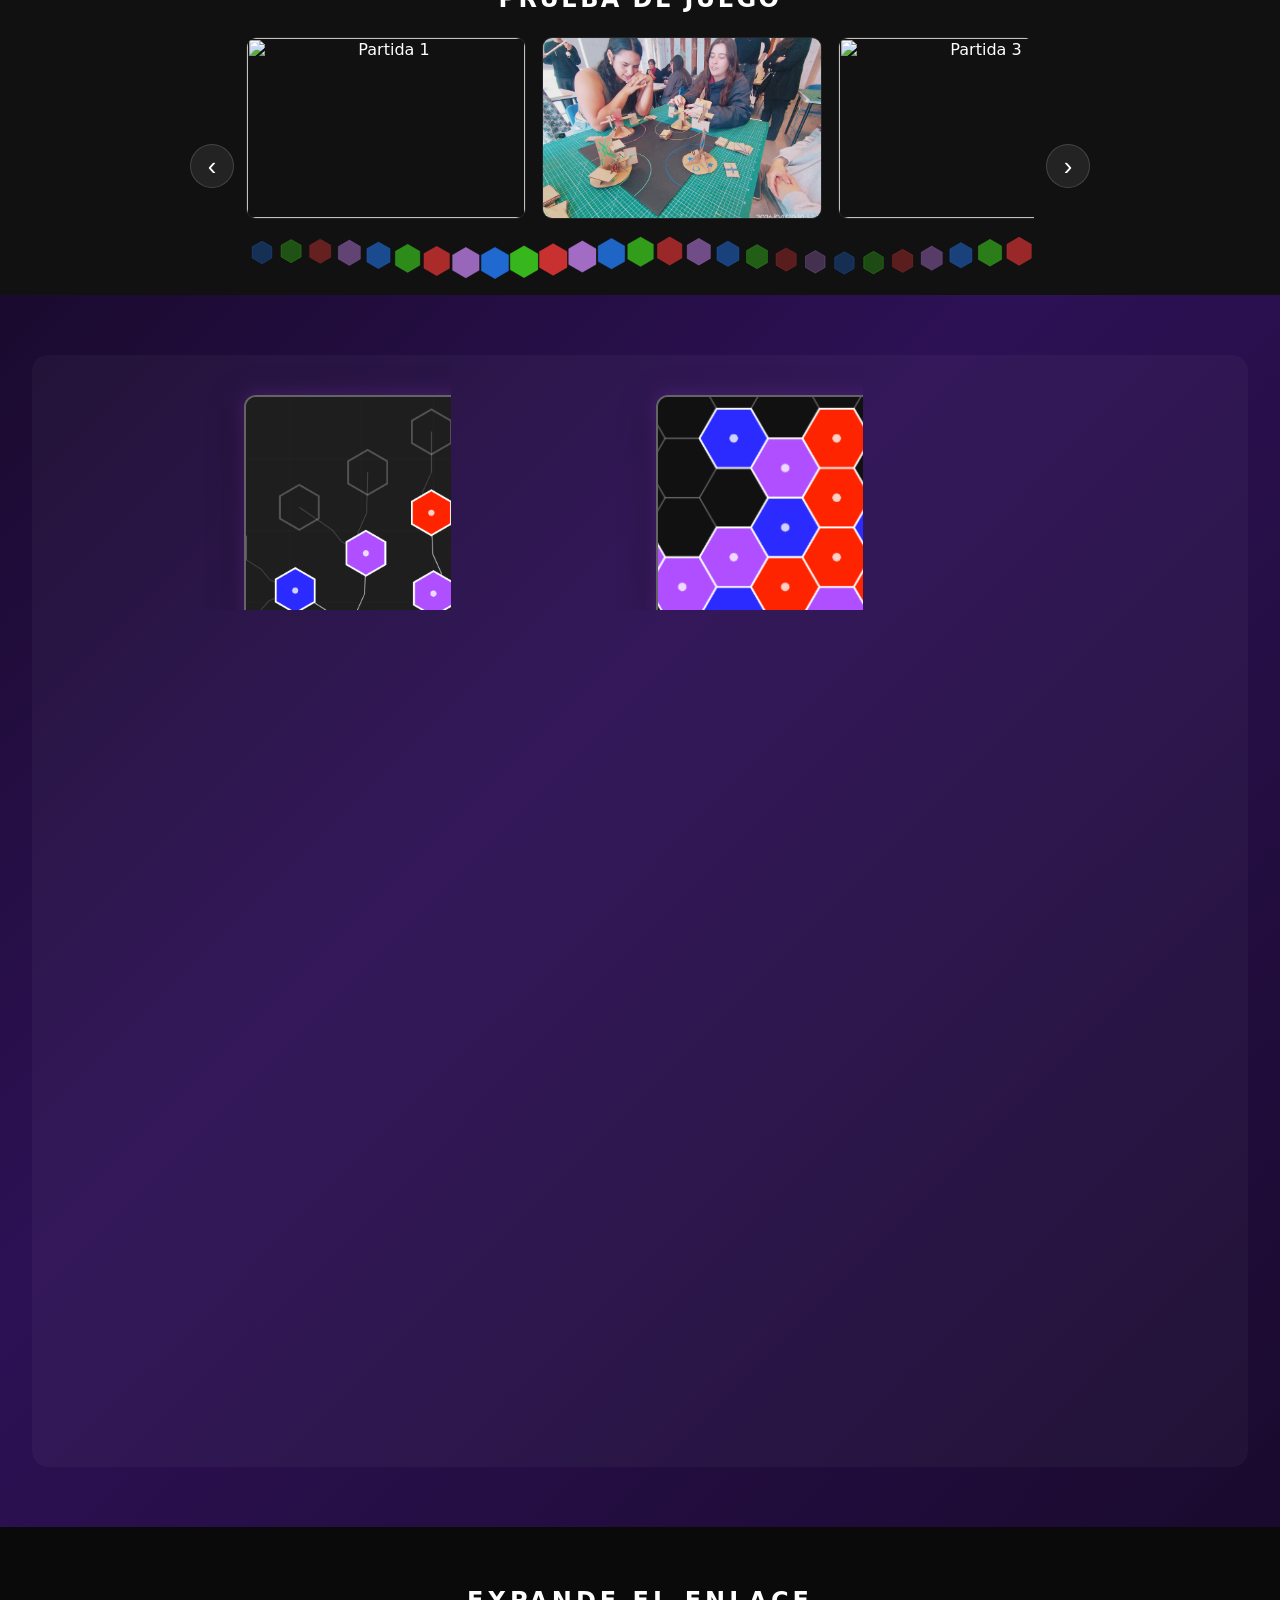
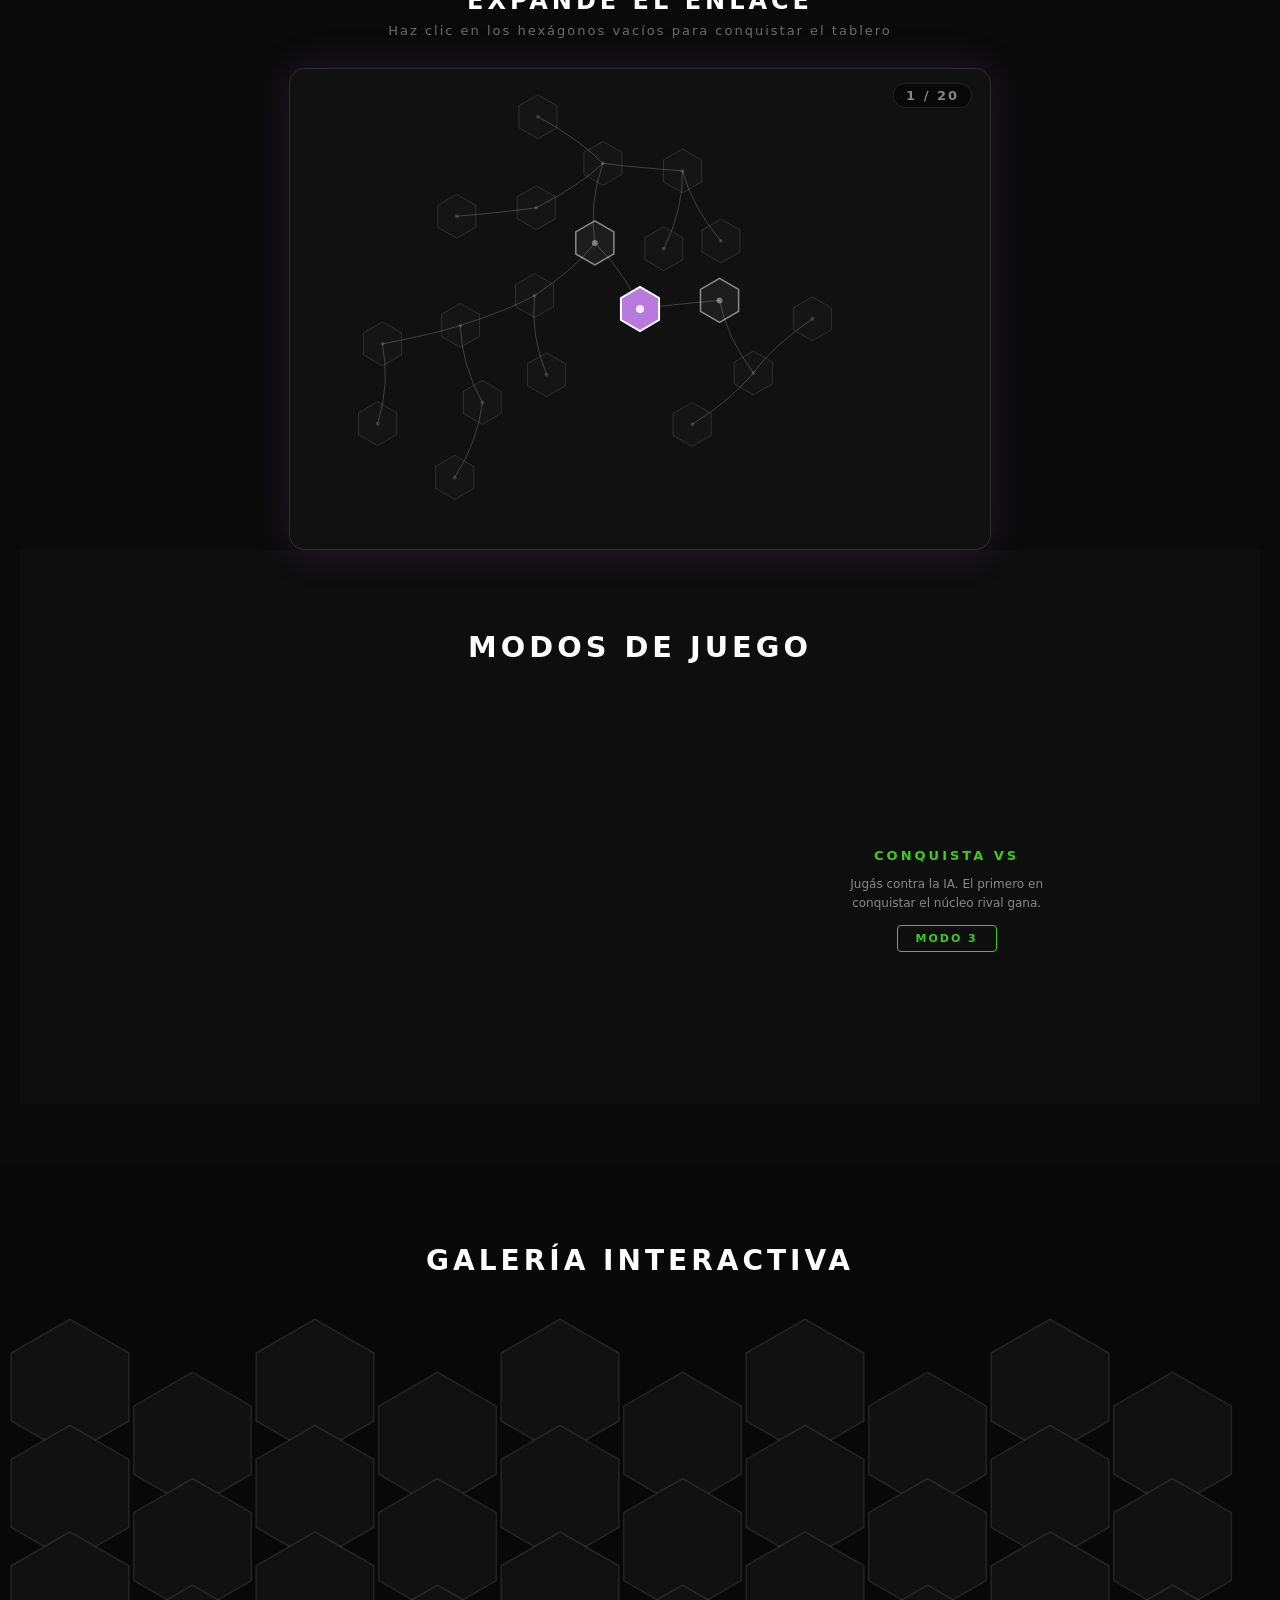
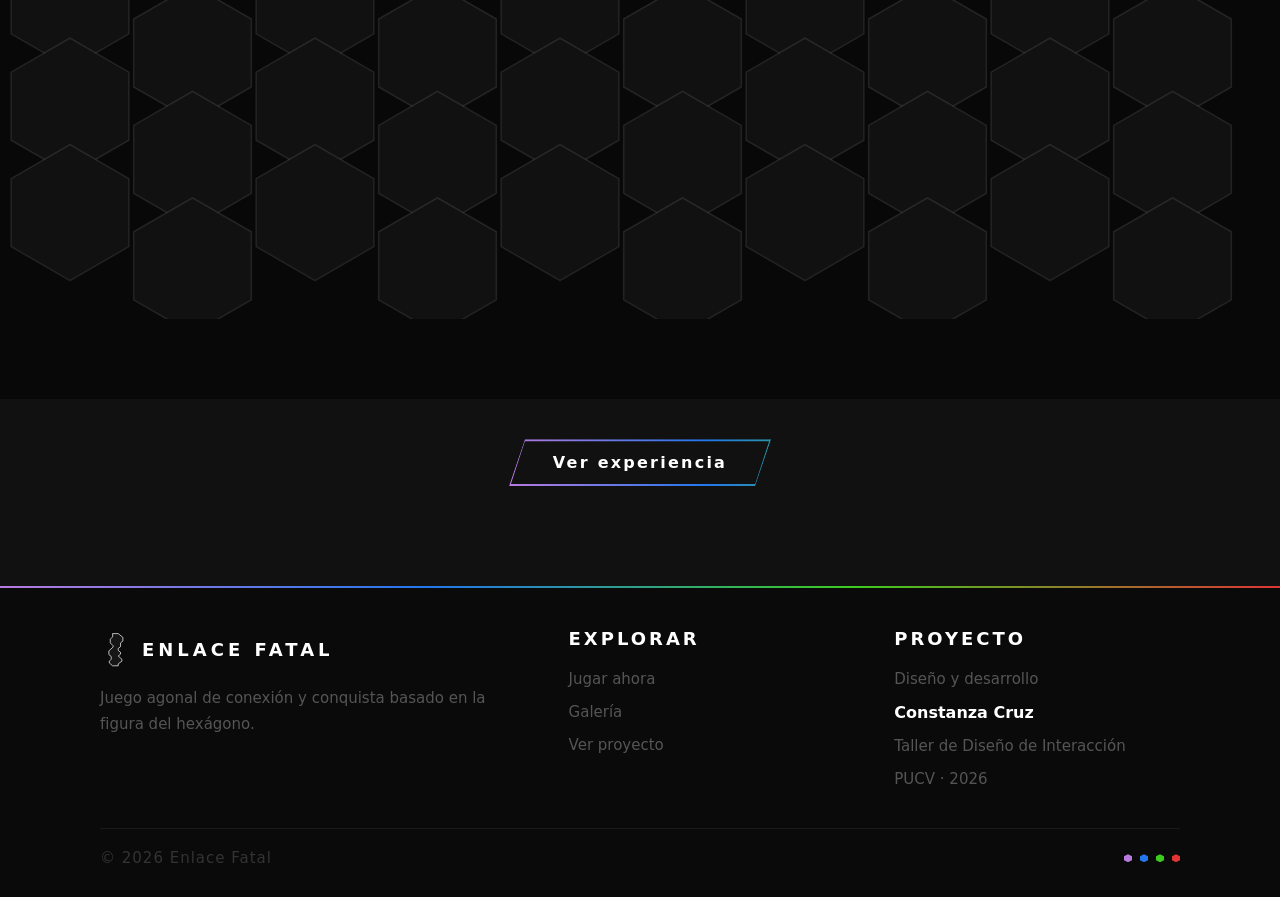
==== commit 872c2898: "entrega final" ====
--- a/index.html
+++ b/index.html
@@ -1,3 +1,8 @@
+o pegado
+24.80 KB •521 líneas
+•
+El formato puede ser inconsistente con respecto al original
+
 <!DOCTYPE html>
 <html lang="es">
 <head>
@@ -5,7 +10,6 @@
   <meta name="viewport" content="width=device-width, initial-scale=1.0">
   <title>Enlace Fatal</title>
   <link rel="stylesheet" href="style.css">
-  <script src="https://cdnjs.cloudflare.com/ajax/libs/p5.js/1.9.0/p5.min.js"></script>
 </head>
 <body>
 
@@ -23,7 +27,7 @@
 
     <section class="hero">
       <div class="formas-fondo">
-        <svg id="svg-conexiones" style="position:absolute;width:100%;height:100%;top:0;left:0;pointer-events:none;z-index:1;"></svg>
+        <svg id="svg-conexiones" style="position:absolute;width:100%;height:100%;top:0;left:0;pointer-events:none;z-index:2;"></svg>
         <div class="hexagono hex-morado h-m1"></div>
         <div class="hexagono hex-morado h-m2"></div>
         <div class="hexagono hex-morado h-m3"></div>
@@ -52,13 +56,13 @@
         <circle cx="250" cy="200" r="4" fill="white"/>
       </svg>
 
-      <a href="expereincia 1/gemini-code-1781897404557.html" target="_blank" style="display: inline-block; cursor: pointer; text-decoration: none; z-index: 5; position: relative;">
+      <a href="index copy.html" target="_blank" style="display:inline-block;cursor:pointer;text-decoration:none;z-index:5;position:relative;">
         <svg class="logo" viewBox="0 0 300 450" xmlns="http://www.w3.org/2000/svg">
           <defs>
             <linearGradient id="gradienteLogo" x1="0%" y1="0%" x2="100%" y2="100%">
-              <stop offset="0%" stop-color="#b87adf"/>
-              <stop offset="35%" stop-color="#2277ee"/>
-              <stop offset="70%" stop-color="#3dcc1e"/>
+              <stop offset="0%"   stop-color="#b87adf"/>
+              <stop offset="35%"  stop-color="#2277ee"/>
+              <stop offset="70%"  stop-color="#3dcc1e"/>
               <stop offset="100%" stop-color="#e03535"/>
             </linearGradient>
           </defs>
@@ -69,12 +73,11 @@
         </svg>
       </a>
 
-      <h1 id="titulo-interactivo" style="z-index: 5; position: relative;">ENLACE FATAL</h1>
+      <h1 id="titulo-interactivo" style="z-index:5;position:relative;">ENLACE FATAL</h1>
 
       <p class="descripcion-principal">
-        Este juego es un juego agonal que se basa en la competencia entre rivales.
-        Su principal objetivo es derrotar al rival conectando y ramificando su estructura
-        hasta el tronco rival y conquistarlo.
+        Este juego es de tipo agonal y se basa en la competencia entre rivales. Su objetivo principal es
+        derrotar al oponente conectando y ramificando una estructura hasta alcanzar el tronco rival para conquistarlo.
       </p>
 
       <div class="hero-contenido-layout">
@@ -82,7 +85,10 @@
           <div class="recuadro-col-texto">
             <h2 class="subtitulo-construccion">Construcción y Conexión</h2>
             <p class="descripcion-concepto">
-              La creación de la interacción se basó en la figura predominante de enlace fatal que es el hexágono la cual esta presente desde piezas hasta tableros los cuales tiene como objetivo el conectar y enlazar piezas y objetos de manera continua para crear y construir por lo cual la construcción y la conexión son vitales para entender la conformación de esta interacción.
+              La creación de la interacción se basó en la figura predominante de Enlace Fatal, que es el hexágono,
+              la cual está presente desde las piezas hasta los tableros. Estos tienen como objetivo conectar y enlazar
+              piezas y objetos de manera continua para crear y construir, por lo cual la construcción y la conexión
+              son vitales para entender la conformación de esta interacción.
             </p>
           </div>
           <div class="recuadro-col-imagen">
@@ -91,177 +97,355 @@
         </div>
       </div>
 
-      <div class="boton-centro-hero">
-        <button id="btn-ver-componentes" class="btn-componentes" onclick="mostrarGaleria()">
-          Ver Componentes
-        </button>
-      </div>
+      <!-- 4 RECTÁNGULOS -->
+      <section class="seccion-rectangulos">
+        <div class="fila-rectangulos">
+          <div class="rectangulo-contenedor rec-morado">
+            <div class="rectangulo-negro-interno">
+              <img src="assets/Captura de pantalla 2026-06-19 160541.png" alt="Imagen 1">
+            </div>
+            <div class="rectangulo-texto">
+              Las piezas tienen un valor fundamental en el juego debido a que su construcción
+              mediante encaje permite el desplazamiento del camino de juego.
+            </div>
+          </div>
+          <div class="rectangulo-contenedor rec-azul">
+            <div class="rectangulo-negro-interno">
+              <img src="assets/Captura de pantalla 2026-06-19 160548.png" alt="Imagen 2">
+            </div>
+            <div class="rectangulo-texto">
+              Las piezas son fundamentales para el juego, siendo las encargadas de
+              desplazarnos al conectar para infectar a nuestro oponente.
+            </div>
+          </div>
+          <div class="rectangulo-contenedor rec-verde">
+            <div class="rectangulo-negro-interno">
+              <img src="assets/Captura de pantalla 2026-06-19 160652.png" alt="Imagen 3">
+            </div>
+            <div class="rectangulo-texto">
+              El tablero modular nace de la necesidad de que no haya desventaja a la hora
+              de jugar, ya que si se juega de a 3 en un tablero cuadrado, siempre habrá alguien en desventaja.
+            </div>
+          </div>
+          <div class="rectangulo-contenedor rec-coral">
+            <div class="rectangulo-negro-interno">
+              <img src="assets/Captura de pantalla 2026-06-19 160716.png" alt="Imagen 4">
+            </div>
+            <div class="rectangulo-texto">
+              Las cartas determinan nuestra corporalidad y forma de jugar, además de definir
+              la finalización del juego.
+            </div>
+          </div>
+        </div>
+      </section>
+
     </section>
 
-    <section class="galeria" id="galeria">
-      <div class="card" onclick="abrirGaleria('assets/foto1.jpeg')">
-        <img src="assets/foto1.jpeg" alt="Imagen 1">
+    <div class="boton-centro-hero">
+      <button id="btn-ver-componentes" class="btn-componentes">Ver Componentes</button>
+    </div>
+
+    <!-- GALERÍA -->
+    <div id="galeria">
+      <div class="card" onclick="abrirGaleriaCompleta('assets/foto1.jpeg')">
+        <img src="assets/foto1.jpeg" alt="Tablero Modular">
         <div class="card-titulo">Tablero Modular</div>
       </div>
-      <div class="card" onclick="abrirGaleria('assets/foto2.jpeg')">
-        <img src="assets/foto2.jpeg" alt="imagen 2">
-        <div class="card-titulo">caja contenedora</div>
-      </div>
-      <div class="card" onclick="abrirGaleria('assets/foto3.jpeg')">
-        <img src="assets/foto3.jpeg" alt="imagen 3">
-        <div class="card-titulo">caja reverso</div>
-      </div>
-      <div class="card" onclick="abrirGaleria('assets/foto4.jpeg')">
-        <img src="assets/foto4.jpeg" alt="imagen 4">
-        <div class="card-titulo">cartas de juego</div>
-      </div>
-      <div class="card" onclick="abrirGaleria('assets/foto5.jpeg')">
-        <img src="assets/foto5.jpeg" alt="imagen 5">
-        <div class="card-titulo">bases de juego</div>
-      </div>
-      <div class="card" onclick="abrirGaleria('assets/foto6.jpeg')">
-        <img src="assets/foto6.jpeg" alt="imagen 6">
-        <div class="card-titulo">caja contenedora abierta</div>
-      </div>
-      <div class="card" onclick="abrirGaleria('assets/foto7.jpeg')">
-        <img src="assets/foto7.jpeg" alt="imagen 7">
-        <div class="card-titulo">caja de interna de piezas</div>
-      </div>
+      <div class="card" onclick="abrirGaleriaCompleta('assets/foto2.jpeg')">
+        <img src="assets/foto2.jpeg" alt="Caja contenedora">
+        <div class="card-titulo">Caja contenedora</div>
+      </div>
+      <div class="card" onclick="abrirGaleriaCompleta('assets/foto3.jpeg')">
+        <img src="assets/foto3.jpeg" alt="Caja reverso">
+        <div class="card-titulo">Caja reverso</div>
+      </div>
+      <div class="card" onclick="abrirGaleriaCompleta('assets/foto4.jpeg')">
+        <img src="assets/foto4.jpeg" alt="Cartas de juego">
+        <div class="card-titulo">Cartas de juego</div>
+      </div>
+      <div class="card" onclick="abrirGaleriaCompleta('assets/foto5.jpeg')">
+        <img src="assets/foto5.jpeg" alt="Bases de juego">
+        <div class="card-titulo">Bases de juego</div>
+      </div>
+      <div class="card" onclick="abrirGaleriaCompleta('assets/foto6.jpeg')">
+        <img src="assets/foto6.jpeg" alt="Caja abierta">
+        <div class="card-titulo">Caja contenedora abierta</div>
+      </div>
+      <div class="card" onclick="abrirGaleriaCompleta('assets/foto7.jpeg')">
+        <img src="assets/foto7.jpeg" alt="Caja interna">
+        <div class="card-titulo">Caja interna de piezas</div>
+      </div>
+    </div>
+
+    <!-- CÓMO JUGAR -->
+    <section class="seccion-como-jugar">
+      <div style="display:flex;align-items:center;justify-content:space-between;gap:20px;width:100%;">
+        <div style="flex:1;text-align:left;">
+          <h2>Cómo Jugar</h2>
+          <p>Descubre las mecánicas básicas, el despliegue de los hexágonos y cómo conectar tus piezas para dominar la partida.</p>
+        </div><a href="https://wiki.ead.pucv.cl/Enlace_Fatal" target="_blank" class="btn-experiencia"><span>Ver Proyecto</span></a>
     </section>
 
-    <section class="seccion-rectangulos">
-      <div class="fila-rectangulos">
-        <div class="rectangulo-contenedor rec-morado">
-          <div class="rectangulo-negro-interno">
-            <img src="assets/Captura de pantalla 2026-06-19 160541.png" alt="Imagen 1">
-          </div>
-          <div class="rectangulo-texto">
-            Las piezas tienen un valor fundamental en el juego debido a que su construcción
-            mediante encaje permite el desplazamiento del camino de juego.
-          </div>
-        </div>
-        <div class="rectangulo-contenedor rec-azul">
-          <div class="rectangulo-negro-interno">
-            <img src="assets/Captura de pantalla 2026-06-19 160548.png" alt="Imagen 2">
-          </div>
-          <div class="rectangulo-texto">
-            Las piezas son fundamentales para el juego siendo las que se encargan de
-            desplazarnos al conectar para infectar a nuestro oponente.
-          </div>
-        </div>
-        <div class="rectangulo-contenedor rec-verde">
-          <div class="rectangulo-negro-interno">
-            <img src="assets/Captura de pantalla 2026-06-19 160652.png" alt="Imagen 3">
-          </div>
-          <div class="rectangulo-texto">
-            El tablero modular nace de la necesidad de que no haya desventaja a la hora
-            de jugar, ya que si se juega de 3 en tablero cuadrado siempre habrá alguien en desventaja.
-          </div>
-        </div>
-        <div class="rectangulo-contenedor rec-coral">
-          <div class="rectangulo-negro-interno">
-            <img src="assets/Captura de pantalla 2026-06-19 160716.png" alt="Imagen 4">
-          </div>
-          <div class="rectangulo-texto">
-            Las cartas determinan nuestra corporalidad y forma de jugar además de darnos
-            la finalización del juego.
+    <!-- 4 FLIP CARDS -->
+    <section class="seccion-flip-cards">
+      <h2>Componentes del Juego</h2>
+      <p>Componentes vitales para la construcción de la interfaz creativa.</p>
+      <div class="contenedor-flip">
+        <div class="flip-card">
+          <div class="flip-card-inner">
+            <div class="flip-card-front"><img src="assets/foto50.png" alt="Tablero Modular"></div>
+            <div class="flip-card-back">
+              <h3>Hexagonalidad</h3>
+              <p>La hexagonalidad es la forma fundamental que conforma la estructura del juego, permitiendo que todas las piezas estén en armonía. Ahora compone el lenguaje de la interfaz creativa, creando un estilo único diseñado para este proyecto.</p>
+            </div>
+          </div>
+        </div>
+        <div class="flip-card">
+          <div class="flip-card-inner">
+            <div class="flip-card-front"><img src="assets/foto50.png" alt="Bases de juego"></div>
+            <div class="flip-card-back">
+              <h3>Cartas</h3>
+              <p>Las cartas son las condicionantes de victoria en el juego porque presentan el tiempo, el movimiento y la corporalidad. Esta interfaz creativa conserva dichos condicionamientos, reflejándolos directamente en la experiencia de juego.</p>
+            </div>
+          </div>
+        </div>
+        <div class="flip-card">
+          <div class="flip-card-inner">
+            <div class="flip-card-front"><img src="assets/foto50.png" alt="Cartas de juego"></div>
+            <div class="flip-card-back">
+              <h3>Construcción</h3>
+              <p>La construcción es la base fundamental del juego para ganar y conquistar. Por tanto, el crear nuevos objetos digitales se convirtió en el modo de construcción predeterminado para la interfaz creativa.</p>
+            </div>
+          </div>
+        </div>
+        <div class="flip-card">
+          <div class="flip-card-inner">
+            <div class="flip-card-front"><img src="assets/foto50.png" alt="Caja contenedora"></div>
+            <div class="flip-card-back">
+              <h3>Colores</h3>
+              <p>Los colores representan a los 4 jugadores del juego. Al ser ahora un solo jugador, se utilizan para dar puntuación y distinción visual a cada elemento del tablero.</p>
+            </div>
           </div>
         </div>
       </div>
     </section>
-      
-    <section class="seccion-como-jugar">
-      <div class="columna-info-proyecto">
-        <h2>Cómo Jugar</h2>
-        <p>Descubre las mecánicas básicas, el despliegue de los hexágonos y cómo conectar tus piezas para dominar la partida.</p>
-        <a href="https://wiki.ead.pucv.cl/Enlace_Fatal" target="_blank" class="btn-experiencia" style="margin: 0; display: inline-flex;">Ver Proyecto</a>
-      </div>
-
-      <div style="flex: 1; display: flex; align-items: center; gap: 10px; position: relative;">
-        <button class="carrusel-btn" onclick="moverJugar(-1)">❮</button>
-        <div class="contenedor-carrusel-jugar" id="carruselJugar">
-          <div class="track-jugar">
-            <div class="tarjeta-jugar" onclick="abrirGaleriaCompleta('assets/foto11.png')"><img src="assets/foto11.png" alt="Paso 1"></div>
-            <div class="tarjeta-jugar" onclick="abrirGaleriaCompleta('assets/foto12.png')"><img src="assets/foto12.png" alt="Paso 2"></div>
-            <div class="tarjeta-jugar" onclick="abrirGaleriaCompleta('assets/foto13.png')"><img src="assets/foto13.png" alt="Paso 3"></div>
-            <div class="tarjeta-jugar" onclick="abrirGaleriaCompleta('assets/foto14.png')"><img src="assets/foto14.png" alt="Paso 4"></div>
-            <div class="tarjeta-jugar" onclick="abrirGaleriaCompleta('assets/foto15.2.png')"><img src="assets/foto15.2.png" alt="Paso 5"></div>
-            <div class="tarjeta-jugar" onclick="abrirGaleriaCompleta('assets/foto16.png')"><img src="assets/foto16.png" alt="Paso 6"></div>
-            <div class="tarjeta-jugar" onclick="abrirGaleriaCompleta('assets/foto17.png')"><img src="assets/foto17.png" alt="Paso 7"></div>
-            <div class="tarjeta-jugar" onclick="abrirGaleriaCompleta('assets/foto18.png')"><img src="assets/foto18.png" alt="Paso 8"></div>
-          </div>
-        </div>
-        <button class="carrusel-btn" onclick="moverJugar(1)">❯</button>
+    <div class="separador-hex">
+      <canvas class="sep-canvas"></canvas>
+    </div>
+
+    <div class="hero-contenido-layout">
+      <div class="recuadro-concepto-global">
+        <div class="recuadro-col-texto">
+          <h2 class="subtitulo-construccion">El Juego Agonal y la Competencia</h2>
+          <p class="descripcion-concepto">
+            El juego presentaba una competencia pura y pareja para que el jugador conquistara a sus rivales.
+            Para ello debía crear conexiones y enlaces que se ramificaran de manera continua.
+          </p>
+        </div>
+      </div>
+    </div>
+
+    <!-- TRES COLUMNAS -->
+    <section class="seccion-tres-columnas">
+      <div class="columna-info">
+        <img src="assets/foto30.png" alt="Conexión">
+        <h3>Conexión</h3>
+        <p>Es cuando dos objetos se incrustan uno sobre otro, creando una unión que mantiene a ambos objetos.</p>
+      </div>
+      <div class="columna-info">
+        <img src="assets/foto31.png" alt="Enlace">
+        <h3>Enlace</h3>
+        <p>Es cuando dos o más objetos se unen mediante otro objeto. A esto se le llama enlace.</p>
+      </div>
+      <div class="columna-info">
+        <img src="assets/foto32.png" alt="Construcción">
+        <h3>Construcción</h3>
+        <p>El generar un total mediante la unión de piezas y enlaces para generar mayor volumen del inicial.</p>
       </div>
     </section>
 
+    <!-- CARRUSEL -->
     <div class="fondo-bajo-rectangulos">
       <section class="galeria-carrusel">
-        <h2>Galería de movimiento</h2>
+        <h2>Prueba de Juego</h2>
         <div class="carrusel-contenedor">
           <button class="carrusel-btn" onclick="moverCarrusel(-1)">‹</button>
           <div class="carrusel-track-wrapper">
             <div class="carrusel-track" id="carruselTrack">
-              <div class="carrusel-item"><img src="assets/foto20.jpg" alt="Imagen 4"></div>
-              <div class="carrusel-item"><img src="assets/foto21.jpg" alt="Imagen 5"></div>
-              <div class="carrusel-item"><img src="assets/foto23.jpg" alt="Imagen 6"></div>
-              <div class="carrusel-item"><img src="assets/foto24.jpg" alt="Imagen 7"></div>
-              <div class="carrusel-item"><img src="assets/foto25.jpg" alt="Imagen 8"></div>
-              <div class="carrusel-item"><img src="assets/foto26.jpg" alt="Imagen 9"></div>
+              <div class="carrusel-item"><img src="assets/foto20.jpg" alt="Partida 1"></div>
+              <div class="carrusel-item"><img src="assets/foto21.jpg" alt="Partida 2"></div>
+              <div class="carrusel-item"><img src="assets/foto23.jpg" alt="Partida 3"></div>
+              <div class="carrusel-item"><img src="assets/foto24.jpg" alt="Partida 4"></div>
+              <div class="carrusel-item"><img src="assets/foto25.jpg" alt="Partida 5"></div>
+              <div class="carrusel-item"><img src="assets/foto26.jpg" alt="Partida 6"></div>
+            </div>
+            <div class="separador-hex">
+              <canvas class="sep-canvas"></canvas>
             </div>
           </div>
           <button class="carrusel-btn" onclick="moverCarrusel(1)">›</button>
         </div>
       </section>
 
-      <div class="hero-contenido-layout">
-        <div class="recuadro-concepto-global">
-          <div class="recuadro-col-texto">
-            <h2 class="subtitulo-construccion">el juego agonal y la competencia</h2>
-            <p class="descripcion-concepto">
-              el jeugo en prensentaba una compentecia pura y pareja para que el jugador conquistara a sus rivales este 
-              devia crear , conexiones, enlaces 
-            </p>
-          </div>
-        </div>
-      </div>
-    </div>
-      
-    <section class="seccion-tres-columnas">
-      <div class="columna-info">
-        <img src="assets/foto30.png" alt="Imagen 1">
-        <h3>conexción</h3>
-        <p>es cuando dos objetos se incrustan uno sobre otro creandoun union la cual mantiene a ambos objetos .</p>
-      </div>
-      <div class="columna-info">
-        <img src="assets/foto31.png" alt="Imagen 2">
-        <h3>enlace</h3>
-        <p>es cuando dos o mas objetos se unen mediante otro objeto a esto se le llama enlace .</p>
-      </div>
-      <div class="columna-info">
-        <img src="assets/foto32.png" alt="Imagen 3">
-        <h3>construcción</h3>
-        <p>el generar un total mediante la union de piezas enlaces para genenrar mayor volumen del inicial .</p>
-      </div>
-    </section>
-
-    <section class="recuadro-interactivo-juego">
-      <div class="contenedor-juego" id="contenedorJuego">
-        <div class="hexagono-central" id="hexCentral" onclick="generarHexagono()">
-          <span>+</span>
-        </div>
-      </div>
-    </section>
-
-    <a href="expereincia%201/gemini-code-1781897404557.html" target="_blank" class="hex-boton-experiencia">
-      <span>Ver<br>experiencia</span>
-    </a>
-
-    <div class="fondo-panel">
-      <div class="fondo-panel-contenido"></div>
-    </div>
-  </div>
-
+      <!-- TRES FLIP CARDS GRANDES -->
+      <section class="seccion-flip-grandes">
+        <div class="contenedor-flip-grandes">
+
+          <div class="flip-card-grande">
+            <div class="flip-card-grande-inner">
+              <div class="flip-card-grande-front">
+                <img src="assets/foto01.png" alt="Partida 1">
+                <div class="flip-card-grande-titulo">Conquista</div>
+              </div>
+              <div class="flip-card-grande-back">
+                <h3>Conquista</h3>
+                <p>En el juego original, el objetivo principal es conquistar el tronco del rival. En esta modalidad, ese concepto se transformó en la conquista de islas flotantes hexagonales.</p>
+              </div>
+            </div>
+          </div>
+
+          <div class="flip-card-grande">
+            <div class="flip-card-grande-inner">
+              <div class="flip-card-grande-front">
+                <img src="assets/foto02.png" alt="Partida 2">
+                <div class="flip-card-grande-titulo">Contrarreloj</div>
+              </div>
+              <div class="flip-card-grande-back">
+                <h3>Contrarreloj</h3>
+                <p>Al tener cartas de tiempo que terminaban la partida en el juego real, se implementó el concepto de juego con límite de tiempo, para que al no tener un contrincante, este sea el tiempo.</p>
+              </div>
+            </div>
+          </div>
+
+          <div class="flip-card-grande">
+            <div class="flip-card-grande-inner">
+              <div class="flip-card-grande-front">
+                <img src="assets/foto03.png" alt="Partida 3">
+                <div class="flip-card-grande-titulo">Conquista VS</div>
+              </div>
+              <div class="flip-card-grande-back">
+                <h3>Conquista VS</h3>
+                <p>El modo VS imita la competencia real enfrentando al jugador contra la máquina, preservando la esencia de competencia del juego original.</p>
+              </div>
+            </div>
+          </div>
+
+        </div>
+      </section>
+
+      <!-- MINI JUEGO -->
+      <section class="seccion-minijuego">
+        <h2 class="minijuego-titulo">Expande el Enlace</h2>
+        <p class="minijuego-subtitulo">Haz clic en los hexágonos vacíos para conquistar el tablero</p>
+        <div class="minijuego-wrapper">
+          <canvas id="minijuegoCanvas"></canvas>
+          <canvas id="confettiCanvas"></canvas>
+          <div id="minijuego-contador">0 / 0</div>
+          <div id="minijuego-victoria" class="oculto">
+            <span>¡TABLERO CONQUISTADO!</span>
+            <button onclick="reiniciarMinijuego()">Jugar de nuevo</button>
+          </div>
+        </div>
+
+        <!-- MODOS DE JUEGO -->
+        <section class="seccion-modos">
+          <h2 class="modos-titulo">Modos de Juego</h2>
+          <div class="modos-grid">
+
+            <div class="modo-card modo-morado">
+              <div class="modo-card-inner">
+                <div class="modo-card-front">
+                  <div class="modo-glow"></div>
+                  <svg viewBox="0 0 60 60" width="60" height="60">
+                    <polygon points="30,3 54,17 54,43 30,57 6,43 6,17" fill="#b87adf22" stroke="#b87adf" stroke-width="2"/>
+                    <circle cx="30" cy="30" r="5" fill="#b87adf"/>
+                    <line x1="30" y1="30" x2="30" y2="10" stroke="#b87adf" stroke-width="1.5" stroke-dasharray="3 2"/>
+                    <line x1="30" y1="30" x2="48" y2="42" stroke="#b87adf" stroke-width="1.5" stroke-dasharray="3 2"/>
+                    <line x1="30" y1="30" x2="12" y2="42" stroke="#b87adf" stroke-width="1.5" stroke-dasharray="3 2"/>
+                  </svg>
+                  <h3 style="color:#b87adf;">Conquista</h3>
+                  <p>Ramificá tu estructura y conquistá las 4 islas antes que el rival.</p>
+                  <span class="modo-badge" style="border-color:#b87adf;color:#b87adf;">Modo 1</span>
+                </div>
+                <div class="modo-card-back">
+                  <video src="assets/video1.mp4" muted loop playsinline class="modo-video"></video>
+                  <div class="modo-back-overlay">
+                    <a href="index copy.html" target="_blank" class="modo-play" style="border-color:#b87adf;color:#b87adf;" onclick="event.stopPropagation()">▶ Jugar Modo 1</a>
+                  </div>
+                </div>
+              </div>
+            </div>
+
+            <div class="modo-card modo-azul">
+              <div class="modo-card-inner">
+                <div class="modo-card-front">
+                  <div class="modo-glow"></div>
+                  <svg viewBox="0 0 60 60" width="60" height="60">
+                    <polygon points="30,3 54,17 54,43 30,57 6,43 6,17" fill="#2277ee22" stroke="#2277ee" stroke-width="2"/>
+                    <circle cx="30" cy="30" r="10" fill="none" stroke="#2277ee" stroke-width="2"/>
+                    <line x1="30" y1="30" x2="30" y2="22" stroke="#2277ee" stroke-width="2" stroke-linecap="round"/>
+                    <line x1="30" y1="30" x2="36" y2="33" stroke="#2277ee" stroke-width="1.5" stroke-linecap="round"/>
+                  </svg>
+                  <h3 style="color:#2277ee;">Contrarreloj</h3>
+                  <p>Llenás el tablero de hexágonos en 60 segundos. ¿Cuántos podés?</p>
+                  <span class="modo-badge" style="border-color:#2277ee;color:#2277ee;">Modo 2</span>
+                </div>
+                <div class="modo-card-back">
+                  <video src="assets/video2.mp4" muted loop playsinline class="modo-video"></video>
+                  <div class="modo-back-overlay">
+                    <a href="index copy.html" target="_blank" class="modo-play" style="border-color:#2277ee;color:#2277ee;" onclick="event.stopPropagation()">▶ Jugar Modo 2</a>
+                  </div>
+                </div>
+              </div>
+            </div>
+
+            <div class="modo-card modo-verde">
+              <div class="modo-card-inner">
+                <div class="modo-card-front">
+                  <div class="modo-glow"></div>
+                  <svg viewBox="0 0 60 60" width="60" height="60">
+                    <polygon points="30,3 54,17 54,43 30,57 6,43 6,17" fill="#3dcc1e22" stroke="#3dcc1e" stroke-width="2"/>
+                    <circle cx="18" cy="30" r="5" fill="#3dcc1e"/>
+                    <circle cx="42" cy="30" r="5" fill="#e03535"/>
+                    <line x1="23" y1="30" x2="37" y2="30" stroke="#fff" stroke-width="1" stroke-dasharray="2 2"/>
+                  </svg>
+                  <h3 style="color:#3dcc1e;">Conquista VS</h3>
+                  <p>Jugás contra la IA. El primero en conquistar el núcleo rival gana.</p>
+                  <span class="modo-badge" style="border-color:#3dcc1e;color:#3dcc1e;">Modo 3</span>
+                </div>
+                <div class="modo-card-back">
+                  <video src="assets/video3.mp4" muted loop playsinline class="modo-video"></video>
+                  <div class="modo-back-overlay">
+                    <a href="index copy.html" target="_blank" class="modo-play" style="border-color:#3dcc1e;color:#3dcc1e;" onclick="event.stopPropagation()">▶ Jugar Modo 3</a>
+                  </div>
+                </div>
+              </div>
+            </div>
+
+          </div>
+        </section>
+
+      </section>
+
+      <!-- COLMENA INTERACTIVA -->
+      <section class="seccion-colmena">
+        <h2 class="colmena-titulo">Galería Interactiva</h2>
+        <canvas id="colmenaCanvas"></canvas>
+      </section>
+
+      <div class="contenedor-boton" style="margin:40px 0;">
+        <div style="display:flex;justify-content:center;margin:40px 0;">
+          <a href="index copy.html" target="_blank" class="btn-experiencia"><span>Ver experiencia</span></a>
+        </div>
+      </div>
+
+      <div class="fondo-panel"><div class="fondo-panel-contenido"></div></div>
+
+    </div><!-- fin fondo-bajo-rectangulos -->
+
+  </div><!-- fin pagina-principal -->
+
+  <!-- PÁGINA DETALLE -->
   <div id="pagina-detalle" class="vista">
     <section class="hero">
       <svg class="circuito">
@@ -274,12 +458,10 @@
         <br>
         <button class="btn-volver" onclick="irAPaginaPrincipal()">Volver a Enlace Fatal</button>
       </div>
-      
-      <div id="ui-instrucciones" style="position: relative; margin-top: 20px;">
+      <div id="ui-instrucciones" style="position:relative;margin-top:20px;">
         <p>Haz clic en los hexágonos vacíos para expandir la infección del enlace.</p>
         <div id="status-islas"></div>
       </div>
-
       <div id="pantalla-victoria">
         <div class="contenedor-victoria">
           <h1>¡CONQUISTA TOTAL!</h1>
@@ -287,68 +469,57 @@
           <button class="btn-reiniciar" onclick="reiniciarJuegoTotal()">Reiniciar Enlace</button>
         </div>
       </div>
-    </section> 
+    </section>
   </div>
 
   <script src="script.js"></script>
-  
-  <script>
-    window.addEventListener('DOMContentLoaded', () => {
-      const titulo = document.getElementById('titulo-interactivo');
-      if (titulo) {
-        const texto = titulo.textContent;
-        const misColores = ['#e04333', '#39d31c', '#c792f9', '#007fff'];
-        titulo.innerHTML = texto.split('').map(letra => letra === ' ' ? '<span>&nbsp;</span>' : `<span>${letra}</span>`).join('');
-        const spans = titulo.querySelectorAll('span');
-        titulo.addEventListener('mouseenter', () => {
-          spans.forEach(span => { if(span.textContent !== '\u00A0') span.style.color = misColores[Math.floor(Math.random() * misColores.length)]; });
-        });
-        titulo.addEventListener('mouseleave', () => { spans.forEach(span => { span.style.color = 'white'; }); });
-      }
-    });
-
-    const paletaColores = ['#b87adf', '#2277ee', '#3dcc1e', '#e03535'];
-    let juegoLleno = false;
-
-    function generarHexagono() {
-      if (juegoLleno) return;
-      const contenedor = document.getElementById('contenedorJuego');
-      const colorAleatorio = paletaColores[Math.floor(Math.random() * paletaColores.length)];
-      const nuevoHex = document.createElement('div');
-      nuevoHex.classList.add('hexagono-creado');
-      nuevoHex.style.backgroundColor = colorAleatorio;
-      nuevoHex.style.filter = `drop-shadow(0 0 8px ${colorAleatorio})`;
-      contenedor.appendChild(nuevoHex);
-      
-      const totalHexagonos = contenedor.querySelectorAll('.hexagono-creado').length;
-      if (totalHexagonos >= 25) { juegoLleno = true; activarEfectoMatrix(); }
-    }
-
-    function activarEfectoMatrix() {
-      const intervaloMatrix = setInterval(() => { for (let i = 0; i < 5; i++) crearHexagonoCaida(); }, 100);
-      setTimeout(() => {
-        clearInterval(intervaloMatrix);
-        const contenedor = document.getElementById('contenedorJuego');
-        contenedor.querySelectorAll('.hexagono-creado').forEach(h => h.remove());
-        juegoLleno = false;
-      }, 10000);
-    }
-
-    function crearHexagonoCaida() {
-      const hexMatrix = document.createElement('div');
-      hexMatrix.classList.add('hexagono-matrix');
-      const tamano = Math.floor(Math.random() * 40) + 20;
-      hexMatrix.style.width = `${tamano}px`;
-      hexMatrix.style.height = `${tamano * 1.1}px`;
-      hexMatrix.style.left = Math.random() * 100 + 'vw';
-      const color = paletaColores[Math.floor(Math.random() * paletaColores.length)];
-      hexMatrix.style.backgroundColor = color;
-      hexMatrix.style.filter = `drop-shadow(0 0 10px ${color})`;
-      const duracion = Math.random() * 2 + 1.5;
-      hexMatrix.style.animationDuration = duracion + 's';
-      document.body.appendChild(hexMatrix);
-      setTimeout(() => { hexMatrix.remove(); }, duracion * 1000);
-    }
-  </script>
+
+  <!-- PIE DE PÁGINA -->
+  <footer class="footer-principal">
+    <div class="footer-contenido">
+      <div class="footer-grid">
+
+        <div class="footer-col-logo">
+          <div class="footer-logo">
+            <a href="index3.html" target="_blank" style="display:inline-flex;align-items:center;text-decoration:none;cursor:pointer;transition:filter 0.2s;" onmouseover="this.style.filter='drop-shadow(0 0 8px #b87adf)'" onmouseout="this.style.filter=''">
+              <svg viewBox="0 0 60 90" width="28" height="42">
+                <path d="M27,12 H39 L49,20 V28 L44,32 V40 L39,44 V48 L44,52 V56 L39,60 L47,67 V71 L39,77 V81 H27 L20,75 V71 L24,67 V61 L19,57 V49 L28,41 V38 L22,32 V24 L27,19 V12 Z"
+                  stroke="white" stroke-width="1.5" stroke-linejoin="round" fill="rgba(255,255,255,0.05)"/>
+              </svg>
+            </a>
+            <span>Enlace Fatal</span>
+          </div>
+          <p class="footer-desc">Juego agonal de conexión y conquista basado en la figura del hexágono.</p>
+        </div>
+
+        <div class="footer-col">
+          <h4 class="footer-col-titulo">Explorar</h4>
+          <a href="index copy.html" target="_blank" class="footer-link">Jugar ahora</a>
+          <a href="#galeria" class="footer-link">Galería</a>
+          <a href="https://wiki.ead.pucv.cl/Enlace_Fatal" target="_blank" class="footer-link">Ver proyecto</a>
+        </div>
+
+        <div class="footer-col">
+          <h4 class="footer-col-titulo">Proyecto</h4>
+          <span class="footer-texto">Diseño y desarrollo</span>
+          <span class="footer-nombre">Constanza Cruz</span>
+          <span class="footer-texto">Taller de Diseño de Interacción</span>
+          <span class="footer-texto">PUCV · 2026</span>
+        </div>
+
+      </div>
+
+      <div class="footer-bottom">
+        <span class="footer-copy">© 2026 Enlace Fatal</span>
+        <div class="footer-hexs">
+          <div class="footer-hex" style="background:#b87adf;"></div>
+          <div class="footer-hex" style="background:#2277ee;"></div>
+          <div class="footer-hex" style="background:#3dcc1e;"></div>
+          <div class="footer-hex" style="background:#e03535;"></div>
+        </div>
+      </div>
+    </div>
+  </footer>
+
 </body>
 </html>
--- a/style.css
+++ b/style.css
@@ -1,77 +1,55 @@
-/* =============================================
-   VARIABLES DE COLOR
-   ============================================= */
 :root {
   --c-rojo:   #e03535;
   --c-verde:  #3dcc1e;
   --c-morado: #b87adf;
   --c-azul:   #2277ee;
 }
-
-/* =============================================
-   RESET Y BASE
-   ============================================= */
+ 
 *, *::before, *::after { box-sizing: border-box; margin: 0; padding: 0; }
-
+ 
 body {
   background: #111111;
   color: #ffffff;
   font-family: 'Segoe UI', system-ui, sans-serif;
 }
-
-/* =============================================
-   VISTAS
-   ============================================= */
+ 
 .vista { display: none; }
 .vista.activa { display: block; }
-
-/* =============================================
-   HERO (Optimizado para expansión y Flex)
-   ============================================= */
+ 
 .hero {
   position: relative;
   width: 100%;
+  min-height: 600px;
   padding: 60px 20px;
   box-sizing: border-box;
-  overflow: hidden;
   display: flex;
   flex-direction: column;
   align-items: center;
 }
-
-/* =============================================
-   HEXÁGONOS DE FONDO (Corrección de posición y clics)
-   ============================================= */
+ 
 .formas-fondo {
   position: absolute;
-  top: 0;
-  left: 0;
-  width: 100%;
-  height: 100%;
+  top: 0; left: 0;
+  width: 100%; height: 100%;
   z-index: 1;
   pointer-events: none;
 }
-
-.formas-fondo .hexagono { 
-  position: absolute;
-  display: block !important;
-  pointer-events: auto; 
+ 
+.formas-fondo .hexagono {
+  position: absolute;
+  pointer-events: auto;
   cursor: pointer;
-  /* Centrado exacto sobre sus ejes */
-  margin-left: -30px;
-  margin-top: -30px;
   clip-path: polygon(50% 0%, 100% 25%, 100% 75%, 50% 100%, 0% 75%, 0% 25%);
   opacity: 0.6;
-  transition: scale 0.6s ease-out, opacity 0.6s ease-out, transform 0.3s !important;
+  transition: opacity 0.3s;
 }
 .formas-fondo .hexagono:hover { opacity: 1; }
-
+ 
 .hex-morado { background: var(--c-morado); box-shadow: 0 0 20px #b87adf88; }
 .hex-azul   { background: var(--c-azul);   box-shadow: 0 0 20px #2277ee88; }
 .hex-verde  { background: var(--c-verde);  box-shadow: 0 0 20px #3dcc1e88; }
 .hex-coral  { background: var(--c-rojo);   box-shadow: 0 0 20px #e0353588; }
-
-/* Posiciones de Hexágonos */
+ 
 .h-m1{width:120px;height:120px;top:8%;left:5%;animation:flotar-A 22s ease-in-out infinite alternate}
 .h-m2{width:80px;height:80px;top:20%;left:15%;animation:flotar-B 18s ease-in-out infinite alternate}
 .h-m3{width:100px;height:100px;top:60%;left:8%;animation:flotar-C 25s ease-in-out infinite alternate}
@@ -92,302 +70,223 @@
 .h-c3{width:105px;height:105px;top:20%;left:80%;animation:flotar-A 21s ease-in-out infinite alternate}
 .h-c4{width:65px;height:65px;top:65%;left:90%;animation:flotar-B 25s ease-in-out infinite alternate}
 .h-c5{width:85px;height:85px;top:35%;left:60%;animation:flotar-E 20s ease-in-out infinite alternate}
-
+ 
 @keyframes flotar-A{from{transform:translate(0,0) rotate(0deg)}to{transform:translate(20px,-30px) rotate(15deg)}}
 @keyframes flotar-B{from{transform:translate(0,0) rotate(5deg)}to{transform:translate(-25px,20px) rotate(-10deg)}}
 @keyframes flotar-C{from{transform:translate(0,0) rotate(-5deg)}to{transform:translate(15px,25px) rotate(20deg)}}
 @keyframes flotar-D{from{transform:translate(10px,5px) rotate(0deg)}to{transform:translate(-15px,-20px) rotate(-15deg)}}
 @keyframes flotar-E{from{transform:translate(-10px,0px) rotate(10deg)}to{transform:translate(25px,15px) rotate(-5deg)}}
-
-/* =============================================
-   LOGO Y CIRCUITO
-   ============================================= */
-.logo { width: 120px; height: 180px; position: relative; z-index: 2; margin-bottom: 10px; }
-.circuito { position: absolute; top: 0; left: 0; width: 100%; height: 100%; opacity: 0.12; z-index: 1; pointer-events: none; }
-
-/* =============================================
-   TÍTULO INTERACTIVO
-   ============================================= */
+ 
+.logo {
+  width: 120px; height: 180px;
+  position: relative; z-index: 2; margin-bottom: 10px;
+  filter: drop-shadow(0 0 10px #b87adf) drop-shadow(0 0 20px #2277ee);
+}
+.circuito {
+  position: absolute; top: 0; left: 0;
+  width: 100%; height: 100%;
+  opacity: 0.12; z-index: 1; pointer-events: none;
+}
+ 
 #titulo-interactivo {
+  position: relative; z-index: 2;
+  font-size: clamp(2.5rem, 8vw, 5rem);
+  font-weight: 900; letter-spacing: 0.15em;
+  text-transform: uppercase; margin: 10px 0; line-height: 1;
+}
+#titulo-interactivo span { display: inline-block; transition: color 0.2s, transform 0.2s; }
+ 
+.descripcion-principal {
+  font-size: 1.15rem; line-height: 1.6; color: #cccccc;
+  max-width: 800px; text-align: center;
+  margin: 0 auto 20px auto;
+  position: relative; z-index: 5;
+}
+ 
+.hero-contenido-layout {
+  position: relative; z-index: 5;
+  display: flex; justify-content: center;
+  max-width: 1100px; width: 100%;
+  margin: 90px auto 45px auto;
+}
+ 
+.recuadro-concepto-global {
+  background-color: rgba(15,15,20,0.82);
+  padding: 35px 40px; border-radius: 16px;
   position: relative;
-  z-index: 2;
-  font-size: clamp(2.5rem, 8vw, 5rem);
-  font-weight: 900;
-  letter-spacing: 0.15em;
-  text-transform: uppercase;
-  margin: 10px 0;
-  line-height: 1;
-}
-#titulo-interactivo span { display: inline-block; transition: transform 0.2s; }
-#titulo-interactivo span:hover { transform: scale(1.3) translateY(-4px); }
-
-.color-morado { color: var(--c-morado); }
-.color-verde  { color: var(--c-verde);  }
-.color-azul   { color: var(--c-azul);   }
-.color-coral  { color: var(--c-rojo);   }
-
-/* =============================================
-   DESCRIPCIONES HERO
-   ============================================= */
-.descripcion-principal {
-  font-size: 1.15rem;
-  line-height: 1.6;
-  color: #cccccc;
-  max-width: 800px;
-  text-align: center;
-  margin: 0 auto 20px auto; 
-  position: relative;
-  z-index: 5;
-}
-
-/* Contenedor del recuadro global */
-.hero-contenido-layout {
-  position: relative;
-  z-index: 5;
-  display: flex;
-  justify-content: center;
-  max-width: 1100px;
-  width: 100%;
-  margin: 90px auto 45px auto;
-}
-
-/* RECUADRO CONCEPTUAL MULTICOLOR (Solución clic fantasma) */
-.recuadro-concepto-global {
-  background-color: rgba(15, 15, 20, 0.82);
-  padding: 35px 40px;
-  border-radius: 16px;
-  position: relative;
-  display: flex;
-  align-items: center;
-  justify-content: space-between;
-  gap: 40px;
-  width: 100%;
-  backdrop-filter: blur(8px);
-  box-shadow: 0 15px 40px rgba(0, 0, 0, 0.6);
-  box-sizing: border-box;
-  pointer-events: none; /* Deja pasar los clics al fondo interactivo */
-}
-
+  display: flex; align-items: center;
+  justify-content: space-between; gap: 40px;
+  width: 100%; backdrop-filter: blur(8px);
+  box-shadow: 0 15px 40px rgba(0,0,0,0.6);
+  box-sizing: border-box; pointer-events: none;
+}
 .recuadro-concepto-global::before {
   content: "";
-  position: absolute;
-  top: 0; left: 0; right: 0; bottom: 0;
-  border-radius: 16px;
-  padding: 2px;
-  background: linear-gradient(135deg, #c792f9, #007fff, #39d31c, #e04333);
+  position: absolute; top:0;left:0;right:0;bottom:0;
+  border-radius: 16px; padding: 2px;
+  background: linear-gradient(135deg,#c792f9,#007fff,#39d31c,#e04333);
   -webkit-mask: linear-gradient(#fff 0 0) content-box, linear-gradient(#fff 0 0);
-  -webkit-mask-composite: xor;
-  mask-composite: exclude;
+  -webkit-mask-composite: xor; mask-composite: exclude;
   pointer-events: none;
 }
-
+ 
 .recuadro-col-texto { flex: 1.3; text-align: left; pointer-events: auto; }
-.subtitulo-construccion { font-size: 1.7rem; color: #ffffff; margin: 0 0 15px 0; font-weight: bold; letter-spacing: 0.5px; }
+.subtitulo-construccion { font-size: 1.7rem; color: #fff; margin: 0 0 15px; font-weight: bold; }
 .descripcion-concepto { font-size: 1.05rem; line-height: 1.65; color: #e5e5e5; margin: 0; }
-
 .recuadro-col-imagen { flex: 0.7; display: flex; justify-content: center; pointer-events: auto; }
-.recuadro-col-imagen img { max-height: 170px; width: auto; display: block; border-radius: 10px; box-shadow: 0 8px 20px rgba(0, 0, 0, 0.5); }
-
+.recuadro-col-imagen img { max-height: 170px; width: auto; display: block; border-radius: 10px; }
+ 
 .boton-centro-hero {
-  position: relative;
-  z-index: 5;
-  margin-top: 15px;
-  width: 100%;
-  display: flex;
-  justify-content: center;
-}
-
-/* =============================================
-   GALERÍA SEIS (Muestra estática de soporte)
-   ============================================= */
-.galeria-seis {
-  position: relative;
-  z-index: 2;
-  display: grid;
-  grid-template-columns: repeat(3, 1fr);
-  gap: 10px;
-  max-width: 600px;
-  width: 100%;
-  margin: 0 auto;
-}
-.galeria-seis img {
-  width: 100%; aspect-ratio: 4/3; object-fit: cover;
-  border-radius: 8px; cursor: pointer;
-  border: 1px solid rgba(255,255,255,0.12);
-  transition: transform 0.3s, box-shadow 0.3s;
-}
-.galeria-seis img:hover { transform: scale(1.05); box-shadow: 0 0 16px #b87adf66; }
-
-/* =============================================
-   LÍNEA DIVISORA
-   ============================================= */
-.linea-divisora {
-  height: 2px;
-  background: linear-gradient(90deg, transparent, var(--c-morado), var(--c-azul), var(--c-verde), transparent);
-  opacity: 0.7;
-}
-
-/* =============================================
-   SECCIÓN INFO
-   ============================================= */
-.info-destacada {
-  display: flex;
-  flex-direction: column;
-  align-items: center;
-  gap: 28px;
-  padding: 100px 20px;
-  width: 100%;
-}
-.info-texto { padding: 0 30px; margin-bottom: 25px; }
-.info-texto h2 { font-size: 1.6rem; font-weight: 700; text-transform: uppercase; letter-spacing: 0.1em; margin-bottom: 12px; color: #ffffff; }
-.info-texto p { color: #cccccc; line-height: 1.8; font-size: 0.95rem; }
-
-/* =============================================
-   BOTÓN COMPONENTES
-   ============================================= */
+  position: relative; z-index: 5;
+  margin-top: 15px; width: 100%;
+  display: flex; justify-content: center;
+}
+ 
 .btn-componentes {
   padding: 14px 28px;
   background: linear-gradient(135deg, var(--c-morado), var(--c-azul));
-  color: #fff;
-  border: none;
-  border-radius: 50px;
-  font-size: 1rem;
-  font-weight: 600;
-  letter-spacing: 0.06em;
-  cursor: pointer;
+  color: #fff; border: none; border-radius: 50px;
+  font-size: 1rem; font-weight: 600; letter-spacing: 0.06em;
+  cursor: pointer; white-space: nowrap;
+  box-shadow: 0 4px 20px rgba(184,122,223,0.4);
   transition: transform 0.25s, box-shadow 0.25s;
-  white-space: nowrap;
-  box-shadow: 0 4px 20px rgba(184,122,223,0.4);
 }
 .btn-componentes:hover { transform: translateY(-3px) scale(1.04); box-shadow: 0 8px 28px rgba(184,122,223,0.6); }
 .btn-componentes:active { transform: scale(0.98); }
-
-/* =============================================
-   GALERÍA DESPLEGABLE DINÁMICA (Estructura Unificada)
-   ============================================= */
-#galeria, .galeria {
+ 
+/* GALERÍA */
+#galeria {
   display: grid;
-  grid-template-columns: repeat(auto-fill, minmax(280px, 1fr)); 
+  grid-template-columns: repeat(auto-fill, minmax(260px, 1fr));
   gap: 24px;
+  max-height: 0;
+  overflow: hidden;
+  opacity: 0;
   padding: 0 32px;
-  max-height: 0;
-  overflow: hidden; 
-  opacity: 0;
   background: #111111;
   max-width: 1200px;
   margin: 0 auto;
-  transition: max-height 0.6s ease, opacity 0.4s ease, padding 0.4s ease;
-  z-index: 10;
-  position: relative;
-}
-
-/* Estado abierto inyectado por JS */
-#galeria.mostrar, .galeria.mostrar {
-  max-height: 2000px; 
-  opacity: 1 !important;
+  transition: max-height 0.7s ease, opacity 0.5s ease, padding 0.4s ease;
+}
+#galeria.abierta {
+  max-height: 2000px;
+  opacity: 1;
   padding: 32px;
-  margin-bottom: 80px; 
-}
-
-/* Tarjetas internas de componentes */
+  margin-bottom: 60px;
+}
+ 
 .card {
-  width: 100%;
-  cursor: pointer;
-  overflow: hidden;
-  border-radius: 12px;
-  background: #1a1a1a;
+  cursor: pointer; overflow: hidden;
+  border-radius: 12px; background: #1a1a1a;
   border: 1px solid rgba(255,255,255,0.1);
   box-shadow: 0 4px 8px rgba(0,0,0,0.3);
-  transition: transform 0.3s ease, box-shadow 0.3s ease, border-color 0.3s;
-}
-.card:hover { 
-  transform: translateY(-6px) scale(1.03); 
-  box-shadow: 0 12px 32px rgba(184,122,223,0.3); 
-  border-color: var(--c-morado); 
-}
-
-.card img {
-  width: 100%;
-  height: 250px;
-  object-fit: cover;
-  display: block;
-  transition: transform 0.4s;
-}
-.card:hover img { transform: scale(1.06); }
-
-/* =============================================
-   VISORES MULTIMEDIA
-   ============================================= */
+  transition: transform 0.3s, box-shadow 0.3s, border-color 0.3s;
+}
+.card:hover { transform: translateY(-6px) scale(1.02); box-shadow: 0 12px 32px rgba(184,122,223,0.3); border-color: var(--c-morado); }
+.card img { width: 100%; height: 220px; object-fit: cover; display: block; }
+.card-titulo { padding: 12px 16px; font-size: 0.9rem; color: #ccc; }
+ 
+/* VISORES */
 .visor {
-  position: fixed; inset: 0;
-  background: rgba(0,0,0,0.93);
-  display: none; align-items: center; justify-content: center;
-  z-index: 9000;
+  position: fixed; inset: 0; background: rgba(0,0,0,0.93);
+  display: none; align-items: center; justify-content: center; z-index: 9000;
 }
 .visor span { position: absolute; top: 20px; right: 30px; font-size: 2.5rem; color: #fff; cursor: pointer; opacity: 0.8; }
 .visor span:hover { opacity: 1; }
 .visor img { max-width: 90vw; max-height: 90vh; object-fit: contain; border-radius: 8px; }
-
+ 
 .visor-galeria {
-  position: fixed; inset: 0;
-  background: rgba(0,0,0,0.95);
-  display: none; align-items: center; justify-content: center;
-  z-index: 9000;
+  position: fixed; inset: 0; background: rgba(0,0,0,0.95);
+  display: none; align-items: center; justify-content: center; z-index: 9000;
 }
 .visor-galeria.activo { display: flex; }
 .visor-galeria img { max-width: 90vw; max-height: 90vh; object-fit: contain; border-radius: 8px; }
 .cerrar-visor { position: absolute; top: 20px; right: 28px; font-size: 2.5rem; color: #fff; background: none; border: none; cursor: pointer; opacity: 0.8; }
 .cerrar-visor:hover { opacity: 1; }
-
-/* =============================================
-   SECCIÓN RECTÁNGULOS
-   ============================================= */
-.seccion-rectangulos { 
-  background: #111111; 
-  padding: 100px 32px;
-}
-.fila-rectangulos { 
-  display: grid;
-  grid-template-columns: repeat(auto-fit, minmax(240px, 1fr));
-  gap: 24px; 
-  max-width: 1200px; 
-  margin: 0 auto;
+ 
+/* 4 RECTÁNGULOS */
+.seccion-rectangulos { background: #111111; padding: 80px 32px; }
+.fila-rectangulos {
+  display: grid; grid-template-columns: repeat(auto-fit, minmax(240px,1fr));
+  gap: 24px; max-width: 1200px; margin: 0 auto;
 }
 .rectangulo-contenedor {
   border-radius: 16px; overflow: hidden;
-  border: 1px solid rgba(255,255,255,0.1);
-  background: #1a1a1a;
+  border: 1px solid rgba(255,255,255,0.1); background: #1a1a1a;
   display: flex; flex-direction: column;
   transition: transform 0.3s, box-shadow 0.3s;
 }
 .rectangulo-contenedor:hover { transform: translateY(-4px); }
-
-.rec-morado { border-color: #b87adf44; }
-.rec-morado:hover { box-shadow: 0 8px 32px #b87adf55; }
-.rec-azul   { border-color: #2277ee44; }
-.rec-azul:hover   { box-shadow: 0 8px 32px #2277ee55; }
-.rec-verde  { border-color: #3dcc1e44; }
-.rec-verde:hover  { box-shadow: 0 8px 32px #3dcc1e55; }
-.rec-coral  { border-color: #e0353544; }
-.rec-coral:hover  { box-shadow: 0 8px 32px #e0353555; }
-
+.rec-morado { border-color: #b87adf44; } .rec-morado:hover { box-shadow: 0 8px 32px #b87adf55; }
+.rec-azul   { border-color: #2277ee44; } .rec-azul:hover   { box-shadow: 0 8px 32px #2277ee55; }
+.rec-verde  { border-color: #3dcc1e44; } .rec-verde:hover  { box-shadow: 0 8px 32px #3dcc1e55; }
+.rec-coral  { border-color: #e0353544; } .rec-coral:hover  { box-shadow: 0 8px 32px #e0353555; }
 .rectangulo-negro-interno { background: #0a0a0a; overflow: hidden; aspect-ratio: 16/9; }
 .rec-morado .rectangulo-negro-interno { border-top: 3px solid var(--c-morado); }
-.rec-azul   .rectangulo-negro-interno { border-top: 3px solid var(--c-azul);   }
-.rec-verde  .rectangulo-negro-interno { border-top: 3px solid var(--c-verde);  }
-.rec-coral  .rectangulo-negro-interno { border-top: 3px solid var(--c-rojo);   }
+.rec-azul   .rectangulo-negro-interno { border-top: 3px solid var(--c-azul); }
+.rec-verde  .rectangulo-negro-interno { border-top: 3px solid var(--c-verde); }
+.rec-coral  .rectangulo-negro-interno { border-top: 3px solid var(--c-rojo); }
 .rectangulo-negro-interno img { width: 100%; height: 100%; object-fit: cover; display: block; }
 .rectangulo-texto { padding: 16px; font-size: 0.88rem; color: #cccccc; line-height: 1.6; }
-
-/* =============================================
-   CARRUSEL GENERAL
-   ============================================= */
+ 
+/* 4 FLIP CARDS */
+.seccion-flip-cards { padding: 80px 20px; background: #111111; text-align: center; }
+.seccion-flip-cards h2 {
+  font-size: 1.8rem; font-weight: 700;
+  text-transform: uppercase; letter-spacing: 0.12em;
+  margin-bottom: 40px; color: #fff;
+}
+.contenedor-flip {
+  display: flex; justify-content: center;
+  gap: 28px; flex-wrap: wrap;
+  max-width: 1100px; margin: 0 auto;
+}
+.flip-card { width: 220px; height: 320px; perspective: 1000px; cursor: pointer; }
+.flip-card-inner {
+  position: relative; width: 100%; height: 100%;
+  transition: transform 0.75s cubic-bezier(0.4,0.2,0.2,1);
+  transform-style: preserve-3d;
+}
+.flip-card:hover .flip-card-inner { transform: rotateY(180deg); }
+.flip-card-front, .flip-card-back {
+  position: absolute; width: 100%; height: 100%;
+  backface-visibility: hidden; -webkit-backface-visibility: hidden;
+  border-radius: 14px; overflow: hidden;
+}
+.flip-card-front { border: 1px solid rgba(255,255,255,0.12); }
+.flip-card-front img { width: 100%; height: 100%; object-fit: cover; display: block; }
+.flip-card-back {
+  transform: rotateY(180deg);
+  display: flex; flex-direction: column;
+  align-items: center; justify-content: center;
+  padding: 24px 18px; gap: 12px;
+}
+.flip-card-back h3 { font-size: 1.1rem; font-weight: 700; text-transform: uppercase; letter-spacing: 0.08em; margin: 0; }
+.flip-card-back p  { font-size: 0.88rem; line-height: 1.6; color: #e0e0e0; margin: 0; }
+.flip-card:nth-child(1) .flip-card-back { background: linear-gradient(160deg,#1a0a2e,#2d1458); border: 2px solid var(--c-morado); }
+.flip-card:nth-child(1) .flip-card-back h3 { color: var(--c-morado); }
+.flip-card:nth-child(2) .flip-card-back { background: linear-gradient(160deg,#0a1020,#0d2860); border: 2px solid var(--c-azul); }
+.flip-card:nth-child(2) .flip-card-back h3 { color: var(--c-azul); }
+.flip-card:nth-child(3) .flip-card-back { background: linear-gradient(160deg,#071a04,#0d3a08); border: 2px solid var(--c-verde); }
+.flip-card:nth-child(3) .flip-card-back h3 { color: var(--c-verde); }
+.flip-card:nth-child(4) .flip-card-back { background: linear-gradient(160deg,#200808,#4a1010); border: 2px solid var(--c-rojo); }
+.flip-card:nth-child(4) .flip-card-back h3 { color: var(--c-rojo); }
+ 
+/* CÓMO JUGAR */
+.seccion-como-jugar {
+  display: flex; align-items: center;
+  justify-content: space-between; gap: 40px;
+  padding: 80px 40px; background: #111111;
+  max-width: 1200px; margin: 0 auto;
+}
+ 
+/* CARRUSEL */
 .fondo-bajo-rectangulos { background: #111111; padding: 40px 0 60px; }
 .galeria-carrusel { text-align: center; padding: 0 20px; }
-.galeria-carrusel h2 { font-size: 1.5rem; font-weight: 700; letter-spacing: 0.1em; text-transform: uppercase; margin-bottom: 24px; color: #ffffff; }
+.galeria-carrusel h2 { font-size: 1.5rem; font-weight: 700; letter-spacing: 0.1em; text-transform: uppercase; margin-bottom: 24px; color: #fff; }
 .carrusel-contenedor { display: flex; align-items: center; gap: 12px; max-width: 900px; margin: 0 auto; }
 .carrusel-track-wrapper { flex: 1; overflow: hidden; border-radius: 12px; }
-.carrusel-track { display: flex; gap: 16px; overflow-x: auto; scroll-snap-type: x mandatory; scrollbar-width: none; -ms-overflow-style: none; }
+.carrusel-track { display: flex; gap: 16px; overflow-x: auto; scroll-snap-type: x mandatory; scrollbar-width: none; }
 .carrusel-track::-webkit-scrollbar { display: none; }
 .carrusel-item { flex: 0 0 280px; scroll-snap-align: start; border-radius: 10px; overflow: hidden; border: 1px solid rgba(255,255,255,0.08); }
 .carrusel-item img { width: 100%; height: 180px; object-fit: cover; display: block; }
@@ -399,589 +298,704 @@
   transition: background 0.2s; flex-shrink: 0;
 }
 .carrusel-btn:hover { background: rgba(34,119,238,0.4); }
-
-/* =============================================
-   BOTONES ADICIONALES
-   ============================================= */
-.boton-experiencia-wrap { display: flex; justify-content: center; margin: 32px 0 16px; }
+ 
 .btn-experiencia {
-  display: inline-flex; align-items: center; gap: 10px;
-  padding: 14px 30px; background: transparent;
-  border: 2px solid var(--c-azul); color: var(--c-azul);
-  border-radius: 50px; font-size: 1rem; font-weight: 600;
-  letter-spacing: 0.06em; cursor: pointer; text-decoration: none;
-  transition: background 0.25s, color 0.25s, box-shadow 0.25s, transform 0.25s;
-}
-.btn-experiencia:hover { background: var(--c-azul); color: #111111; box-shadow: 0 0 24px #2277ee66; transform: translateY(-2px); }
-
-.fondo-panel { text-align: center; padding: 32px 20px; }
-.fondo-panel-contenido h2 { font-size: 1.4rem; font-weight: 700; margin-bottom: 10px; color: #ffffff; }
-.fondo-panel-contenido p { color: #aaaaaa; margin-bottom: 20px; }
-
-/* =============================================
-   VISTA DETALLE
-   ============================================= */
+  display: inline-flex;
+  align-items: center;
+  padding: 14px 44px;
+  background: transparent;
+  color: #fff;
+  font-size: 1rem;
+  font-weight: 700;
+  letter-spacing: 0.14em;
+  cursor: pointer;
+  text-decoration: none;
+  position: relative;
+  clip-path: polygon(16px 0%, 100% 0%, calc(100% - 16px) 100%, 0% 100%);
+  transition: color 0.3s;
+}
+
+.btn-experiencia::before {
+  content: '';
+  position: absolute;
+  inset: 0;
+  background: linear-gradient(90deg, #b87adf, #2277ee, #3dcc1e, #e03535, #b87adf);
+  background-size: 300% 100%;
+  animation: borde-mix 3s linear infinite;
+  clip-path: polygon(16px 0%, 100% 0%, calc(100% - 16px) 100%, 0% 100%);
+}
+
+.btn-experiencia::after {
+  content: '';
+  position: absolute;
+  inset: 2px;
+  background: #111;
+  clip-path: polygon(14px 0%, 100% 0%, calc(100% - 14px) 100%, 0% 100%);
+  z-index: 0;
+  transition: background 0.3s;
+}
+
+.btn-experiencia span {
+  position: relative;
+  z-index: 2;
+  display: inline-flex;
+  align-items: center;
+}
+
+.btn-experiencia span::before {
+  content: '';
+  position: absolute;
+  top: 50%;
+  left: -80%;
+  transform: translateY(-50%);
+  width: 50%;
+  height: 200%;
+  background: linear-gradient(90deg, transparent, rgba(184,122,223,0.5), rgba(34,119,238,0.6), transparent);
+  opacity: 0;
+  transition: opacity 0s, left 0s;
+  pointer-events: none;
+}
+
+.btn-experiencia:hover span::before {
+  opacity: 1;
+  left: 180%;
+  transition: left 0.55s ease, opacity 0.1s;
+}
+
+.btn-experiencia span::after {
+  content: '';
+  position: absolute;
+  bottom: -12px;
+  left: 0;
+  width: 0;
+  height: 1px;
+  background: linear-gradient(90deg, #b87adf, #2277ee, #3dcc1e, #e03535);
+  transition: width 0.4s ease;
+}
+
+.btn-experiencia:hover span::after { width: 100%; }
+
+@keyframes borde-mix {
+  0%   { background-position: 0% 50%; }
+  100% { background-position: 300% 50%; }
+}
+ 
+/* TRES COLUMNAS */
+.seccion-tres-columnas {
+  max-width: 1200px; margin: 80px auto;
+  padding: 0 30px;
+  display: grid; grid-template-columns: repeat(3,1fr); gap: 30px;
+}
+.columna-info {
+  background: rgba(15,15,20,0.82); border-radius: 16px;
+  overflow: hidden; text-align: center; position: relative;
+  border: 1px solid rgba(255,255,255,0.08);
+  backdrop-filter: blur(8px);
+  transition: transform 0.3s ease, box-shadow 0.3s ease;
+}
+.columna-info::before {
+  content: ""; position: absolute; inset: 0;
+  border-radius: 16px; padding: 2px;
+  background: linear-gradient(135deg,#c792f9,#007fff,#39d31c,#e04333);
+  -webkit-mask: linear-gradient(#fff 0 0) content-box, linear-gradient(#fff 0 0);
+  -webkit-mask-composite: xor; mask-composite: exclude; pointer-events: none;
+}
+.columna-info:hover { transform: translateY(-6px); box-shadow: 0 12px 30px rgba(0,0,0,0.4); }
+.columna-info img { width: 100%; height: 220px; object-fit: cover; display: block; }
+.columna-info h3 { font-size: 1.3rem; color: white; margin: 20px 0 10px; }
+.columna-info p  { color: #cccccc; line-height: 1.6; padding: 0 20px 25px; }
+ 
+.btn-volver {
+  padding: 12px 28px;
+  background: transparent;
+  border: 2px solid var(--c-morado);
+  color: var(--c-morado);
+  border-radius: 50px;
+  font-size: 1rem;
+  cursor: pointer;
+  font-weight: 600;
+  margin-top: 16px;
+  transition: background 0.2s, color 0.2s;
+}
+
+.btn-volver:hover { background: var(--c-morado); color: #fff; }
 .contenedor-detalle { position: relative; z-index: 2; text-align: center; padding: 40px 20px; }
-#detalle-titulo { margin-bottom: 20px; font-size: 2rem; letter-spacing: 2px; }
-.img-grande { max-width: 80vw; max-height: 60vh; border-radius: 12px; border: 1px solid rgba(255,255,255,0.15); margin-bottom: 24px; }
-.btn-volver {
-  padding: 12px 28px; background: transparent;
-  border: 2px solid var(--c-morado); color: var(--c-morado);
-  border-radius: 50px; font-size: 1rem; cursor: pointer; font-weight: 600; margin-top: 16px;
-  transition: background 0.2s, color 0.2s;
-}
+
 .btn-volver:hover { background: var(--c-morado); color: #fff; }
-
-/* =============================================
-   CARRUSEL CÓMO JUGAR
-   ============================================= */
-.seccion-como-jugar {
+.contenedor-detalle { position: relative; z-index: 2; text-align: center; padding: 40px 20px; }
+ 
+.hex-generado {
+  position: fixed;
+  clip-path: polygon(50% 0%,100% 25%,100% 75%,50% 100%,0% 75%,0% 25%);
+  cursor: pointer;
+  pointer-events: auto;
+  z-index: 9999;
+  opacity: 0;
+  transform: scale(0.1);
+  transition: opacity 0.35s ease, transform 0.35s ease;
+}
+ 
+/* FLIP CARDS GRANDES */
+.seccion-flip-grandes {
+  padding: 60px 32px;
+  background: linear-gradient(135deg, #1a0a2e 0%, #2d1155 40%, #1a0a2e 100%);
+}
+ 
+.contenedor-flip-grandes {
   display: flex;
+  gap: 32px;
+  justify-content: center;
+  flex-wrap: wrap;
+  max-width: 1400px;
+  margin: 0 auto;
+  padding: 40px 32px;
+  background: rgba(255,255,255,0.03);
+  border-radius: 16px;
+}
+ 
+.flip-card-grande {
+  width: 380px;
+  height: 500px;
+  perspective: 1200px;
+  cursor: pointer;
+}
+ 
+.flip-card-grande-inner {
+  position: relative;
+  width: 100%;
+  height: 100%;
+  transform-style: preserve-3d;
+  transition: transform 0.7s cubic-bezier(0.4, 0, 0.2, 1);
+}
+ 
+.flip-card-grande:hover .flip-card-grande-inner {
+  transform: rotateY(180deg);
+}
+ 
+.flip-card-grande-front,
+.flip-card-grande-back {
+  position: absolute;
+  width: 100%;
+  height: 100%;
+  backface-visibility: hidden;
+  -webkit-backface-visibility: hidden;
+  border-radius: 12px;
+  overflow: hidden;
+  border: 2px solid rgba(255,255,255,0.35);
+  box-shadow: 0 0 20px rgba(180,80,255,0.3), 0 8px 32px rgba(0,0,0,0.6);
+}
+ 
+.flip-card-grande-front { background: #111; }
+ 
+.flip-card-grande-front img {
+  width: 100%;
+  height: 100%;
+  object-fit: cover;
+  display: block;
+}
+ 
+.flip-card-grande-titulo {
+  position: absolute;
+  bottom: 0; left: 0; right: 0;
+  padding: 20px 24px;
+  background: linear-gradient(transparent, rgba(0,0,0,0.85));
+  color: #fff;
+  font-size: 20px;
+  font-weight: 700;
+  letter-spacing: 2px;
+  text-transform: uppercase;
+}
+ 
+.flip-card-grande-back {
+  background: linear-gradient(160deg, #0a0a0a 0%, #1a0a2e 50%, #2d1155 100%);
+  transform: rotateY(180deg);
+  display: flex;
+  flex-direction: column;
+  justify-content: center;
   align-items: center;
-  justify-content: space-between;
-  gap: 40px;
-  padding: 100px 40px;
-  background: #111111;
-  max-width: 1200px;
-  margin: 0 auto;
-}
-.columna-info {
-  background: rgba(15,15,20,0.82);
+  padding: 40px 32px;
+  text-align: center;
+}
+ 
+.flip-card-grande-back h3 {
+  color: #fff;
+  font-size: 22px;
+  font-weight: 700;
+  letter-spacing: 2px;
+  text-transform: uppercase;
+  margin-bottom: 20px;
+}
+ 
+.flip-card-grande-back p {
+  color: rgba(255,255,255,0.7);
+  font-size: 15px;
+  line-height: 1.7;
+}
+ 
+/* MINI JUEGO */
+.seccion-minijuego {
+  padding: 60px 20px;
+  background: #0a0a0a;
+  text-align: center;
+}
+ 
+.minijuego-titulo {
+  font-size: 24px;
+  font-weight: 700;
+  letter-spacing: 4px;
+  text-transform: uppercase;
+  color: #fff;
+  margin-bottom: 8px;
+}
+ 
+.minijuego-subtitulo {
+  font-size: 13px;
+  color: rgba(255,255,255,0.4);
+  letter-spacing: 2px;
+  margin-bottom: 30px;
+}
+ 
+.minijuego-wrapper {
+  position: relative;
+  display: inline-block;
+  border: 1px solid rgba(255,255,255,0.12);
   border-radius: 16px;
   overflow: hidden;
+  box-shadow: 0 0 40px rgba(184,122,223,0.15);
+  min-width: 200px;
+  min-height: 200px;
+  background: #111;
+}
+ 
+#minijuegoCanvas {
+  display: block;
+  cursor: pointer;
+  background: #111;
+}
+ 
+#confettiCanvas {
+  position: absolute;
+  top: 0; left: 0;
+  pointer-events: none;
+}
+ 
+#minijuego-contador {
+  position: absolute;
+  top: 14px; right: 18px;
+  font-size: 13px;
+  font-weight: 700;
+  letter-spacing: 2px;
+  color: rgba(255,255,255,0.5);
+  background: rgba(0,0,0,0.5);
+  padding: 4px 12px;
+  border-radius: 20px;
+  border: 1px solid rgba(255,255,255,0.1);
+  z-index: 2;
+}
+ 
+#minijuego-victoria {
+  position: absolute;
+  inset: 0;
+  display: flex;
+  flex-direction: column;
+  align-items: center;
+  justify-content: center;
+  gap: 20px;
+  background: rgba(0,0,0,0.7);
+  backdrop-filter: blur(4px);
+  transition: opacity 0.5s;
+  z-index: 3;
+}
+ 
+#minijuego-victoria.oculto {
+  opacity: 0;
+  pointer-events: none;
+}
+ 
+#minijuego-victoria span {
+  font-size: 22px;
+  font-weight: 900;
+  letter-spacing: 4px;
+  text-transform: uppercase;
+  background: linear-gradient(135deg, #b87adf, #2277ee, #3dcc1e, #e03535);
+  -webkit-background-clip: text;
+  -webkit-text-fill-color: transparent;
+  background-clip: text;
+}
+ 
+#minijuego-victoria button {
+  padding: 10px 28px;
+  background: linear-gradient(135deg, #b87adf, #2277ee);
+  color: #fff;
+  border: none;
+  border-radius: 50px;
+  font-size: 14px;
+  font-weight: 700;
+  letter-spacing: 2px;
+  cursor: pointer;
+  text-transform: uppercase;
+  transition: transform 0.2s, box-shadow 0.2s;
+}
+ 
+#minijuego-victoria button:hover {
+  transform: scale(1.05);
+  box-shadow: 0 0 20px rgba(184,122,223,0.5);
+}
+ 
+/* COLMENA */
+.seccion-colmena {
+  padding: 60px 0 80px;
+  background: #080808;
+  overflow: hidden;
   text-align: center;
-  position: relative;
-
-  backdrop-filter: blur(8px);
-
-  transition:
-    transform 0.3s ease,
-    box-shadow 0.3s ease;
-}
-
-.columna-info::before {
-  content: "";
-  position: absolute;
-  inset: 0;
-  border-radius: 16px;
-  padding: 2px;
-
-  background: linear-gradient(
-    135deg,
-    #c792f9,
-    #007fff,
-    #39d31c,
-    #e04333
-  );
-
-  -webkit-mask:
-    linear-gradient(#fff 0 0) content-box,
-    linear-gradient(#fff 0 0);
-
-  -webkit-mask-composite: xor;
-  mask-composite: exclude;
-
-  pointer-events: none;
-}
-
-.contenedor-carrusel-jugar { flex: 1; overflow-x: auto; scroll-snap-type: x mandatory; scrollbar-width: none; }
-.contenedor-carrusel-jugar::-webkit-scrollbar { display: none; }
-.track-jugar { display: flex; gap: 20px; }
-
-.tarjeta-jugar {
-  flex: 0 0 calc(50% - 10px); 
-  scroll-snap-align: start; 
-  border-radius: 12px;
-  overflow: hidden;
-  border: 1px solid rgba(255, 255, 255, 0.1);
-  background: #1a1a1a;
-  transition: transform 0.3s;
-}
-.tarjeta-jugar:hover { transform: scale(1.02); border-color: var(--c-azul); }
-.tarjeta-jugar img { width: 100%; aspect-ratio: 16/9; object-fit: cover; display: block; }
-
-/* =============================================
-   RESPONSIVE FINAL DISPOSITIVOS MÓVILES
-   ============================================= */
+}
+ 
+.colmena-titulo {
+  color: #fff;
+  font-size: 28px;
+  letter-spacing: 4px;
+  text-transform: uppercase;
+  margin-bottom: 40px;
+}
+ 
+#colmenaCanvas {
+  display: block;
+  margin: 0 auto;
+  cursor: pointer;
+}
+ 
+/* BOTÓN LANDING */
+#btn-landing {
+  margin-top: 10px;
+  background: transparent;
+  border: 1px solid rgba(255,255,255,0.2);
+  color: rgba(255,255,255,0.45);
+  font-size: 11px;
+  font-weight: 600;
+  letter-spacing: 3px;
+  text-transform: uppercase;
+  padding: 10px 28px;
+  border-radius: 6px;
+  cursor: pointer;
+  transition: background 0.3s, color 0.3s, box-shadow 0.3s, border-color 0.3s;
+}
+ 
+/* RESPONSIVE */
 @media (max-width: 850px) {
-  .recuadro-concepto-global {
-    flex-direction: column;
-    padding: 30px;
-    gap: 30px;
-  }
+  .recuadro-concepto-global { flex-direction: column; padding: 30px; gap: 30px; }
   .recuadro-col-texto { text-align: center; }
-  .hero-contenido-layout { margin: 50px auto 30px auto; }
-}
-
+  .hero-contenido-layout { margin: 50px auto 30px; }
+  .seccion-tres-columnas { grid-template-columns: 1fr; }
+}
 @media (max-width: 768px) {
-  .info-destacada { padding: 40px 20px; text-align: center; }
-  .info-imagen { display: none; }
-  .galeria-seis { grid-template-columns: repeat(2, 1fr); }
   .fila-rectangulos { grid-template-columns: 1fr; }
   .carrusel-item { flex: 0 0 220px; }
   .seccion-rectangulos { padding: 40px 20px; }
-  
-  .seccion-como-jugar {
-    flex-direction: column;
-    text-align: center;
-    padding: 40px 20px;
-  }
-  .columna-info-proyecto { flex: 1; text-align: center; }
-  .tarjeta-jugar { flex: 0 0 100%; }
-  
-  #galeria, .galeria {
-    grid-template-columns: 1fr;
-    padding: 0 16px;
-  }
-  #galeria.mostrar, .galeria.mostrar {
-    padding: 24px 16px;
-  }
-}.hexagono {
-  width: 80px;
-  height: 80px;
-  position: absolute;
+  .seccion-como-jugar { flex-direction: column; text-align: center; padding: 40px 20px; }
+  .flip-card { width: 160px; height: 240px; }
+  #galeria { padding: 0 16px; }
+  #galeria.abierta { padding: 24px 16px; }
+}/* ── SECCIÓN COLMENA ── */
+.seccion-colmena {
+  padding: 80px 0;
+  background: #080808;
+  overflow: hidden;
+}
+
+.colmena-grid {
+  display: flex;
+  flex-wrap: wrap;
+  width: 100%;
+  max-width: 1400px;
+  margin: 0 auto;
+  padding: 0 20px;
+  justify-content: center;
+  gap: 0;
+}
+
+.hex-celda {
+  position: relative;
+  width: 180px;
+  height: 103.92px;
+  margin: 1px;
+  clip-path: polygon(50% 0%, 100% 25%, 100% 75%, 50% 100%, 0% 75%, 0% 25%);
+  background: #111;
+  border: none;
+  cursor: pointer;
+  overflow: hidden;
+  transition: transform 0.3s ease;
+}
+
+.hex-celda:nth-child(odd) {
+  margin-top: 53px;
+}
+
+.hex-celda-contenido {
+  position: absolute;
+  inset: 0;
+  display: flex;
+  flex-direction: column;
+  align-items: center;
+  justify-content: center;
+  opacity: 0;
+  transition: opacity 0.4s ease;
+  padding: 12px;
+  text-align: center;
+}
+
+.hex-celda:hover .hex-celda-contenido {
+  opacity: 1;
+}
+
+/* Borde sutil cuando vacío */
+.hex-celda::before {
+  content: '';
+  position: absolute;
+  inset: 1px;
+  clip-path: polygon(50% 0%, 100% 25%, 100% 75%, 50% 100%, 0% 75%, 0% 25%);
+  background: rgba(255,255,255,0.04);
+  transition: background 0.3s;
+  z-index: 0;
+}
+
+.hex-celda:hover::before {
+  background: transparent;
+}
+
+/* Tipo IMAGEN */
+.hex-celda.tipo-imagen .hex-celda-contenido {
+  padding: 0;
+}
+
+.hex-celda.tipo-imagen img {
+  width: 100%;
+  height: 100%;
+  object-fit: cover;
+  display: block;
+}
+
+.hex-celda.tipo-imagen:hover {
+  transform: scale(1.08);
   z-index: 5;
-  clip-path: polygon(
-    50% 0%,
-    100% 25%,
-    100% 75%,
-    50% 100%,
-    0% 75%,
-    0% 25%
-  );
-}.logo {
-  filter: drop-shadow(0 0 10px #b87adf)
-          drop-shadow(0 0 20px #2277ee);
-}/* =============================================
-   SECCIÓN 3 COLUMNAS
-   ============================================= */
-
-.seccion-tres-columnas {
-  max-width: 1200px;
-  margin: 80px auto;
-  padding: 0 30px;
-
+}
+
+/* Tipo TEXTO */
+.hex-celda.tipo-texto {
+  background: #0e0e0e;
+}
+
+.hex-celda.tipo-texto:hover {
+  transform: scale(1.08);
+  z-index: 5;
+}
+
+.hex-celda.tipo-texto .hex-celda-contenido {
+  padding: 20px 18px;
+  gap: 6px;
+}
+
+.hex-titulo-colmena {
+  font-size: 11px;
+  font-weight: 800;
+  letter-spacing: 2px;
+  text-transform: uppercase;
+  margin-bottom: 4px;
+  line-height: 1.2;
+}
+
+.hex-texto-colmena {
+  font-size: 10px;
+  line-height: 1.5;
+  color: rgba(255,255,255,0.75);
+}
+
+/* Degradés de los 4 colores */
+.grad-morado { background: linear-gradient(135deg, #b87adf, #7a3fa0); -webkit-background-clip: text; -webkit-text-fill-color: transparent; background-clip: text; }
+.grad-azul   { background: linear-gradient(135deg, #2277ee, #0044aa); -webkit-background-clip: text; -webkit-text-fill-color: transparent; background-clip: text; }
+.grad-verde  { background: linear-gradient(135deg, #3dcc1e, #1a7a08); -webkit-background-clip: text; -webkit-text-fill-color: transparent; background-clip: text; }
+.grad-coral  { background: linear-gradient(135deg, #e03535, #a01515); -webkit-background-clip: text; -webkit-text-fill-color: transparent; background-clip: text; }
+
+/* Overlay oscuro en hover para tipo imagen */
+.hex-celda.tipo-imagen .hex-overlay {
+  position: absolute;
+  inset: 0;
+  background: rgba(0,0,0,0.45);
+  opacity: 0;
+  transition: opacity 0.3s;
+  z-index: 1;
+}
+.hex-celda.tipo-imagen:hover .hex-overlay { opacity: 1; }
+.hex-celda.tipo-imagen .hex-celda-contenido { z-index: 2; }
+.hex-generado-fixed {
+  position: fixed !important;
+}.separador-hex {
+  display: flex;
+  justify-content: center;
+  padding: 8px 0;
+  overflow: hidden;
+  width: 100%;
+}
+
+.sep-canvas {
+  display: block;
+  width: 100%;
+  height: 60px;
+} .footer-principal {
+  background: #0a0a0a;
+  border-top: 2px solid transparent;
+  border-image: linear-gradient(90deg,#b87adf,#2277ee,#3dcc1e,#e03535) 1;
+}
+.footer-contenido { padding: 40px 60px 30px; max-width: 1200px; margin: 0 auto; }
+.footer-grid { display: grid; grid-template-columns: 1.5fr 1fr 1fr; gap: 40px; margin-bottom: 40px; }
+.footer-logo { display: flex; align-items: center; gap: 14px; margin-bottom: 16px; }
+.footer-logo span { color: #fff; font-size: 18px; font-weight: 800; letter-spacing: 4px; text-transform: uppercase; }
+.footer-desc { color: #555; font-size: 15px; line-height: 1.7; margin: 0; }
+.footer-col { display: flex; flex-direction: column; gap: 15px; }
+.footer-col-titulo { color: #fff; font-size: 18px; letter-spacing: 3px; text-transform: uppercase; margin: 0 0 6px; font-weight: 700; }
+.footer-link { color: #555; font-size: 15px; text-decoration: none; transition: color 0.2s; }
+.footer-link:hover { color: #b87adf; }
+.footer-texto { color: #555; font-size: 15px; }
+.footer-nombre { color: #fff; font-size: 16px; font-weight: 600; }
+.footer-bottom { border-top: 1px solid #1a1a1a; padding-top: 20px; display: flex; justify-content: space-between; align-items: center; }
+.footer-copy { color: #333; font-size: 15px; letter-spacing: 1px; }
+.footer-hexs { display: flex; gap: 8px; }
+.footer-hex { width: 8px; height: 8px; clip-path: polygon(50% 0%,100% 25%,100% 75%,50% 100%,0% 75%,0% 25%); }
+@media (max-width: 768px) {
+  .footer-grid { grid-template-columns: 1fr; }
+  .footer-contenido { padding: 30px 20px; }
+} .seccion-modos {
+  padding: 80px 40px;
+  background: #0e0e0e;
+  text-align: center;
+}
+.modos-titulo {
+  color: #fff;
+  font-size: 1.8rem;
+  font-weight: 700;
+  letter-spacing: 4px;
+  text-transform: uppercase;
+  margin: 0 0 40px;
+}
+.modos-grid {
   display: grid;
   grid-template-columns: repeat(3, 1fr);
-  gap: 30px;
-}
-
-.columna-info {
-  background: rgba(15,15,20,0.82);
-  border-radius: 16px;
+  gap: 20px;
+  max-width: 900px;
+  margin: 0 auto;
+}
+.modo-card {
+  height: 320px;
+  perspective: 1000px;
+  cursor: pointer;
+  border-radius: 12px;
+}
+.modo-card-inner {
+  position: relative;
+  width: 100%;
+  height: 100%;
+  transform-style: preserve-3d;
+  transition: transform 0.7s cubic-bezier(0.4,0,0.2,1);
+}
+.modo-card:hover .modo-card-inner {
+  transform: rotateY(180deg);
+}
+.modo-card-front, .modo-card-back {
+  position: absolute;
+  width: 100%;
+  height: 100%;
+  backface-visibility: hidden;
+  -webkit-backface-visibility: hidden;
+  border-radius: 12px;
   overflow: hidden;
-  text-align: center;
-  position: relative;
-  border: 1px solid rgba(255,255,255,0.08);
-  transition: transform 0.3s ease, box-shadow 0.3s ease;
-}
-
-.columna-info:hover {
-  transform: translateY(-6px);
-  box-shadow: 0 12px 30px rgba(0,0,0,0.4);
-}
-
-.columna-info img {
-  width: 100%;
-  height: 220px;
-  object-fit: cover;
-  display: block;
-}
-
-.columna-info h3 {
-  font-size: 1.3rem;
-  color: white;
-  margin: 20px 0 10px;
-}
-
-.columna-info p {
-  color: #cccccc;
-  line-height: 1.6;
-  padding: 0 20px 25px;
-}/* =============================================
-   BOTÓN HEXÁGONO EXPERIENCIA
-   ============================================= */
-
-.hex-boton-experiencia {
-  width: 140px;
-  height: 140px;
   display: flex;
+  flex-direction: column;
   align-items: center;
   justify-content: center;
-  text-align: center;
-
+  gap: 12px;
+  padding: 28px 20px;
+  box-sizing: border-box;
+  background: #0e0e0e;
+}
+.modo-card-back {
+  transform: rotateY(180deg);
+  padding: 0;
+}
+.modo-morado .modo-card-front { border: 1px solid #b87adf33; }
+.modo-azul   .modo-card-front { border: 1px solid #2277ee33; }
+.modo-verde  .modo-card-front { border: 1px solid #3dcc1e33; }
+.modo-morado .modo-card-back  { border: 1px solid #b87adf55; }
+.modo-azul   .modo-card-back  { border: 1px solid #2277ee55; }
+.modo-verde  .modo-card-back  { border: 1px solid #3dcc1e55; }
+.modo-glow { position: absolute; inset: 0; pointer-events: none; }
+.modo-morado .modo-glow { background: radial-gradient(circle at 50% 0%,#b87adf18,transparent 70%); }
+.modo-azul   .modo-glow { background: radial-gradient(circle at 50% 0%,#2277ee18,transparent 70%); }
+.modo-verde  .modo-glow { background: radial-gradient(circle at 50% 0%,#3dcc1e18,transparent 70%); }
+.modo-card h3 {
+  font-size: 13px;
+  font-weight: 700;
+  letter-spacing: 3px;
+  text-transform: uppercase;
+  margin: 0;
   position: relative;
-  margin: 40px auto;
-
-  color: #fff;
+  z-index: 1;
+}
+.modo-card p {
+  color: #888;
+  font-size: 12px;
+  line-height: 1.6;
+  margin: 0;
+  position: relative;
+  z-index: 1;
+}
+.modo-badge {
+  display: inline-block;
+  padding: 6px 18px;
+  border: 1px solid;
+  border-radius: 4px;
+  font-size: 11px;
+  font-weight: 700;
+  letter-spacing: 2px;
+  text-transform: uppercase;
+  position: relative;
+  z-index: 1;
+}
+.modo-video {
+  position: absolute;
+  top: 0; left: 0;
+  width: 100%;
+  height: 100%;
+  object-fit: cover;
+  border-radius: 12px;
+  z-index: 0;
+}
+.modo-back-overlay {
+  position: absolute;
+  bottom: 0; left: 0; right: 0;
+  padding: 16px;
+  background: linear-gradient(transparent, rgba(0,0,0,0.85));
+  display: flex;
+  justify-content: center;
+  z-index: 2;
+  border-radius: 0 0 12px 12px;
+}
+.modo-play {
+  padding: 8px 24px;
+  border: 1px solid;
+  border-radius: 4px;
+  font-size: 12px;
+  font-weight: 700;
+  letter-spacing: 2px;
   text-decoration: none;
-  font-weight: 700;
-  font-size: 0.95rem;
-  letter-spacing: 0.08em;
-
-  clip-path: polygon(
-    50% 0%,
-    100% 25%,
-    100% 75%,
-    50% 100%,
-    0% 75%,
-    0% 25%
-  );
-
-  background: rgba(15,15,20,0.9);
-
-  transition: transform 0.3s ease, box-shadow 0.3s ease;
-  z-index: 5;
-}
-
-/* Borde brillante degradado */
-.hex-boton-experiencia::before {
-  content: "";
-  position: absolute;
-  inset: 0;
-  padding: 3px;
-
-  background: linear-gradient(
-    135deg,
-    #c792f9,
-    #007fff,
-    #39d31c,
-    #e04333
-  );
-
-  clip-path: inherit;
-
-  -webkit-mask:
-    linear-gradient(#fff 0 0) content-box,
-    linear-gradient(#fff 0 0);
-  -webkit-mask-composite: xor;
-  mask-composite: exclude;
-
-  pointer-events: none;
-}
-
-/* Texto encima del borde */
-.hex-boton-experiencia span {
-  position: relative;
-  z-index: 2;
-}
-
-/* Hover glow */
-.hex-boton-experiencia:hover {
-  transform: scale(1.08) rotate(2deg);
-  box-shadow:
-    0 0 15px rgba(199,146,249,0.5),
-    0 0 25px rgba(0,127,255,0.3),
-    0 0 35px rgba(57,211,28,0.2);
-}/* Selecciona el enlace que envuelve al logo */
-.hero a:has(.logo) {
-  transition: transform 0.3s ease, filter 0.3s ease;
-}
-
-/* Efecto al pasar el cursor (Mouse Over) */
-.hero a:has(.logo):hover {
-  /* Hace que el logo crezca un poquito */
-  transform: scale(1.05); 
-  
-  /* Le cambia el color del brillo blanco por un tono morado/neon vibrante */
-  filter: drop-shadow(0 0 15px #b87adf); 
-}
-
-/* También podemos hacer que el trazado interno cambie cuando pasas el mouse por el enlace */
-.hero a:has(.logo):hover .logo path {
-  stroke: #3dcc1e; /* Cambia el color de la línea a verde (puedes cambiarlo por el color que quieras) */
-  fill: rgba(184, 122, 223, 0.15); /* Le da un leve fondo de color morado transparente */
-  transition: stroke 0.3s ease, fill 0.3s ease;
-}/* El recuadro contenedor para la sección Cómo Jugar */
-.seccion-como-jugar {
-  background: rgba(30, 30, 40, 0.6); /* Fondo oscuro semitransparente */
-  border: 2px solid #3dcc1e;         /* Borde verde neon (puedes cambiar el color) */
-  border-radius: 12px;               /* Bordes redondeados profesionales */
-  padding: 30px;                     /* Espacio interno para que respire el texto */
-  margin: 40px auto;                 /* Separa el recuadro de lo que está arriba y abajo */
-  max-width: 1200px;                 /* Evita que se estire demasiado en pantallas gigantes */
-  box-shadow: 0 8px 32px rgba(0, 0, 0, 0.5), 
-              0 0 15px rgba(61, 204, 30, 0.2); /* Sombra externa y un leve brillo verde */
-  
-  /* Mantiene la distribución en filas o columnas */
-  display: flex;
-  align-items: center;
-  gap: 30px;
-}
-
-/* La columna de texto dentro del recuadro */
-.columna-info-proyecto {
-  flex: 1;
-  display: flex;
-  flex-direction: column;
-  justify-content: center;
-}
-
-/* Título dentro del recuadro */
-.columna-info-proyecto h2 {
-  color: white;
-  font-size: 2rem;
-  margin-top: 0;
-  margin-bottom: 15px;
-}
-
-/* Párrafo dentro del recuadro */
-.columna-info-proyecto p {
-  color: #e0e0e0;
-  font-size: 1.1rem;
-  line-height: 1.6;
-  margin-bottom: 25px;
-}
-
-/* Asegurar que se adapte bien si se mira desde un celular */
+  text-transform: uppercase;
+  background: rgba(0,0,0,0.6);
+  white-space: nowrap;
+  transition: background 0.2s;
+}
+.modo-play:hover {
+  background: rgba(0,0,0,0.9);
+}
 @media (max-width: 768px) {
-  .seccion-como-jugar {
-    flex-direction: column; /* En celulares, el texto arriba y el carrusel abajo */
-    padding: 20px;
-  }
-}.btn-experiencia {
-  display: inline-flex;
-  align-items: center;
-  justify-content: center;
-  
-  /* ESTO CONTROLA EL TAMAÑO */
-  width: fit-content;       /* Hace que el botón solo ocupe el ancho de su texto */
-  padding: 12px 24px;       /* Margen interno para que no se vea gigante */
-  margin-top: 15px !important; /* Separa el botón del párrafo de arriba */
-  
-  /* ESTILOS VISUALES (Cámbialos a tu gusto) */
-  background-color: #3dcc1e; /* Color verde (puedes usar el morado #b87adf si prefieres) */
-  color: white;
-  font-weight: bold;
-  text-decoration: none;
-  border-radius: 6px;
-  transition: transform 0.2s ease, background-color 0.2s ease;
-}
-
-/* Efecto al pasar el cursor */
-.btn-experiencia:hover {
-  background-color: #2bb310; /* Un verde un poco más oscuro */
-  transform: scale(1.03);    /* Crece un poquito de forma sutil */
-}/* BOTÓN HEXAGONAL CENTRADO Y CON TU PALETA */
-.hex-boton-experiencia {
-  position: relative;
-  
-  /* CAMBIO CLAVE: Cambiamos a 'flex' y usamos 'margin: 40px auto' para obligarlo a centrarse */
-  display: flex;
-  align-items: center;
-  justify-content: center;
-  text-align: center;
-  text-decoration: none;
-  
-  /* Tamaño del botón */
-  width: 140px;
-  height: 160px;
-  
-  /* El 'auto' a los lados fuerza el centrado horizontal en la pantalla */
-  margin: 40px auto; 
-  cursor: pointer;
-  
-  /* Color del texto inicial: Combinando con tu morado */
-  color: #b87adf; 
-  font-weight: 800;
-  font-size: 0.85rem;
-  text-transform: uppercase;
-  letter-spacing: 1.5px;
-  
-  /* Configuración del recorte hexagonal */
-  clip-path: polygon(50% 0%, 100% 25%, 100% 75%, 50% 100%, 0% 75%, 0% 25%);
-  
-  /* BORDE INICIAL: Degradado Morado a Azul (idéntico al inicio de tu logo) */
-  background: linear-gradient(135deg, #b87adf 0%, #2277ee 100%);
-  
-  /* Animación suave */
-  transition: transform 0.4s cubic-bezier(0.175, 0.885, 0.32, 1.275);
-}
-
-/* LA CAPA INTERNA (Efecto Outline y fondo integrado) */
-.hex-boton-experiencia::before {
-  content: '';
-  position: absolute;
-  top: 2px;
-  left: 2px;
-  right: 2px;
-  bottom: 2px;
-  
-  /* En vez de negro puro, usamos un color de fondo integrado muy oscuro pero que se adapta */
-  background: rgba(18, 18, 24, 0.95); 
-  
-  clip-path: polygon(50% 0%, 100% 25%, 100% 75%, 50% 100%, 0% 75%, 0% 25%);
-  z-index: 1;
-  transition: background 0.3s ease;
-}
-
-/* TEXTO DEL BOTÓN */
-.hex-boton-experiencia span {
-  position: relative;
-  display: block;
-  line-height: 1.4;
-  padding: 15px;
-  z-index: 2;
-  transition: color 0.3s ease;
-}
-
-/* --- EFECTOS AL PASAR EL CURSOR (:HOVER) --- */
-
-.hex-boton-experiencia:hover {
-  transform: scale(1.08);
-  
-  /* BORDE ACTIVO: Cambia a los otros dos colores de tu paleta (Verde a Coral) */
-  background: linear-gradient(135deg, #3dcc1e 0%, #e03535 100%);
-  
-  /* Brillo neón usando el mismo color morado de tu marca */
-  filter: drop-shadow(0 0 15px rgba(184, 122, 223, 0.6));
-}
-
-.hex-boton-experiencia:hover::before {
-  /* Al pasar el mouse, el fondo interno adquiere un leve tinte azulado sutil */
-  background: rgba(20, 25, 40, 0.95);
-}
-
-.hex-boton-experiencia:hover span {
-  /* El texto se ilumina con el verde vibrante de tu paleta */
-  color: #3dcc1e;
-  text-shadow: 0 0 5px rgba(61, 204, 30, 0.4);
-}/* Contenedor principal del minijuego */
-.recuadro-interactivo-juego {
-  max-width: 1200px;
-  margin: 40px auto;
-  padding: 20px;
-  background: rgba(30, 30, 40, 0.4);
-  border: 2px dashed #b87adf; /* Borde sutil morado */
-  border-radius: 15px;
-  box-shadow: inset 0 0 20px rgba(0, 0, 0, 0.6);
-  position: relative;
-}
-
-/* Área interna donde se van a ir acomodando los hexágonos */
-.contenedor-juego {
-  width: 100%;
-  min-height: 250px;
-  position: relative;
-  display: flex;
-  flex-wrap: wrap;
-  gap: 15px;
-  align-items: center;
-  justify-content: center;
-  padding: 20px;
-  overflow: hidden; /* Evita que los hexágonos salgan del recuadro */
-}
-
-/* Hexágono central (Botón de disparo) */
-.hexagono-central {
-  position: relative;
-  width: 80px;
-  height: 90px;
-  background: #ffffff;
-  clip-path: polygon(50% 0%, 100% 25%, 100% 75%, 50% 100%, 0% 75%, 0% 25%);
-  display: flex;
-  align-items: center;
-  justify-content: center;
-  cursor: pointer;
-  z-index: 10;
-  transition: transform 0.2s ease, box-shadow 0.2s ease;
-  box-shadow: 0 0 15px rgba(255, 255, 255, 0.5);
-}
-.hexagono-central:hover {
-  transform: scale(1.1);
-}
-.hexagono-central span {
-  color: #121214;
-  font-size: 2rem;
-  font-weight: bold;
-}
-
-/* Los nuevos hexágonos que irán apareciendo */
-.hexagono-creado {
-  width: 60px;
-  height: 70px;
-  clip-path: polygon(50% 0%, 100% 25%, 100% 75%, 50% 100%, 0% 75%, 0% 25%);
-  opacity: 0;
-  transform: scale(0);
-  /* Animación de nacimiento: simula que crece desde una línea */
-  animation: nacerHexagono 0.4s cubic-bezier(0.175, 0.885, 0.32, 1.275) forwards;
-}
-
-@keyframes nacerHexagono {
-  0% { opacity: 0; transform: scale(0) rotate(-45deg); }
-  50% { opacity: 0.5; transform: scale(0.1, 1.2); } /* Simula una línea vertical primero */
-  100% { opacity: 1; transform: scale(1) rotate(0deg); }
-}
-
-/* --- EFECTO MATRIX (Hexágonos cayendo por toda la pantalla) --- */
-.hexagono-matrix {
-  position: fixed;
-  pointer-events: none; /* Para que no bloquee los clics en la página */
-  z-index: 9999;
-  clip-path: polygon(50% 0%, 100% 25%, 100% 75%, 50% 100%, 0% 75%, 0% 25%);
-  animation: caidaMatrix linear forwards;
-}
-
-@keyframes caidaMatrix {
-  0% {
-    top: -100px;
-    transform: rotate(0deg) scale(0.5);
-    opacity: 0.8;
-  }
-  100% {
-    top: 105vh;
-    transform: rotate(360deg) scale(1.2);
-    opacity: 0;
-  }
-}/* RECUADRO INTERACTIVO REFORZADO */
-.recuadro-interactivo-juego {
-  display: block !important; /* Fuerza a que se comporte como un bloque visible */
-  width: 100% !important;
-  max-width: 1200px;
-  min-height: 280px; /* Le damos una altura mínima obligatoria */
-  margin: 50px auto !important;
-  padding: 25px;
-  
-  /* FONTO Y BORDES MUY VISIBLES PARA QUE NO SE SQUIVE */
-  background: #1a1a24 !important; /* Un gris oscuro sólido */
-  border: 3px solid #b87adf !important; /* Borde morado grueso y continuo */
-  border-radius: 16px;
-  
-  /* Sombra para darle volumen */
-  box-shadow: 0 10px 30px rgba(0, 0, 0, 0.7), 0 0 20px rgba(184, 122, 223, 0.2);
-  position: relative;
-  z-index: 5; /* Asegura que se posicione por encima de los fondos */
-}
-
-/* Contenedor interno */
-.contenedor-juego {
-  width: 100%;
-  min-height: 230px;
-  display: flex;
-  flex-wrap: wrap;
-  gap: 15px;
-  align-items: center;
-  justify-content: center;
-  position: relative; /* Bloquea de forma absoluta el desbordamiento horizontal en todo el sitio */
-body, html {
-    overflow-x: hidden;
-    width: 100%;
-}
-
-/* Evita que los hexágonos HTML o el SVG del fondo estiren el contenedor .hero */
-.hero {
-    position: relative;
-    overflow: hidden; 
-}
-}/* Por defecto la galería está oculta */
-#galeria-componentes {
-    display: none; 
-    opacity: 0;
-    transition: opacity 0.4s ease;
-}
-
-/* Cuando JS le añade la clase 'mostrar', se hace visible */
-#galeria-componentes.mostrar {
-    display: block; /* o 'grid' / 'flex' según tu diseño */
-    opacity: 1;
+  .modos-grid { grid-template-columns: 1fr; }
+  .modo-card { height: 280px; }
+  .seccion-modos { padding: 40px 20px; }
 }
